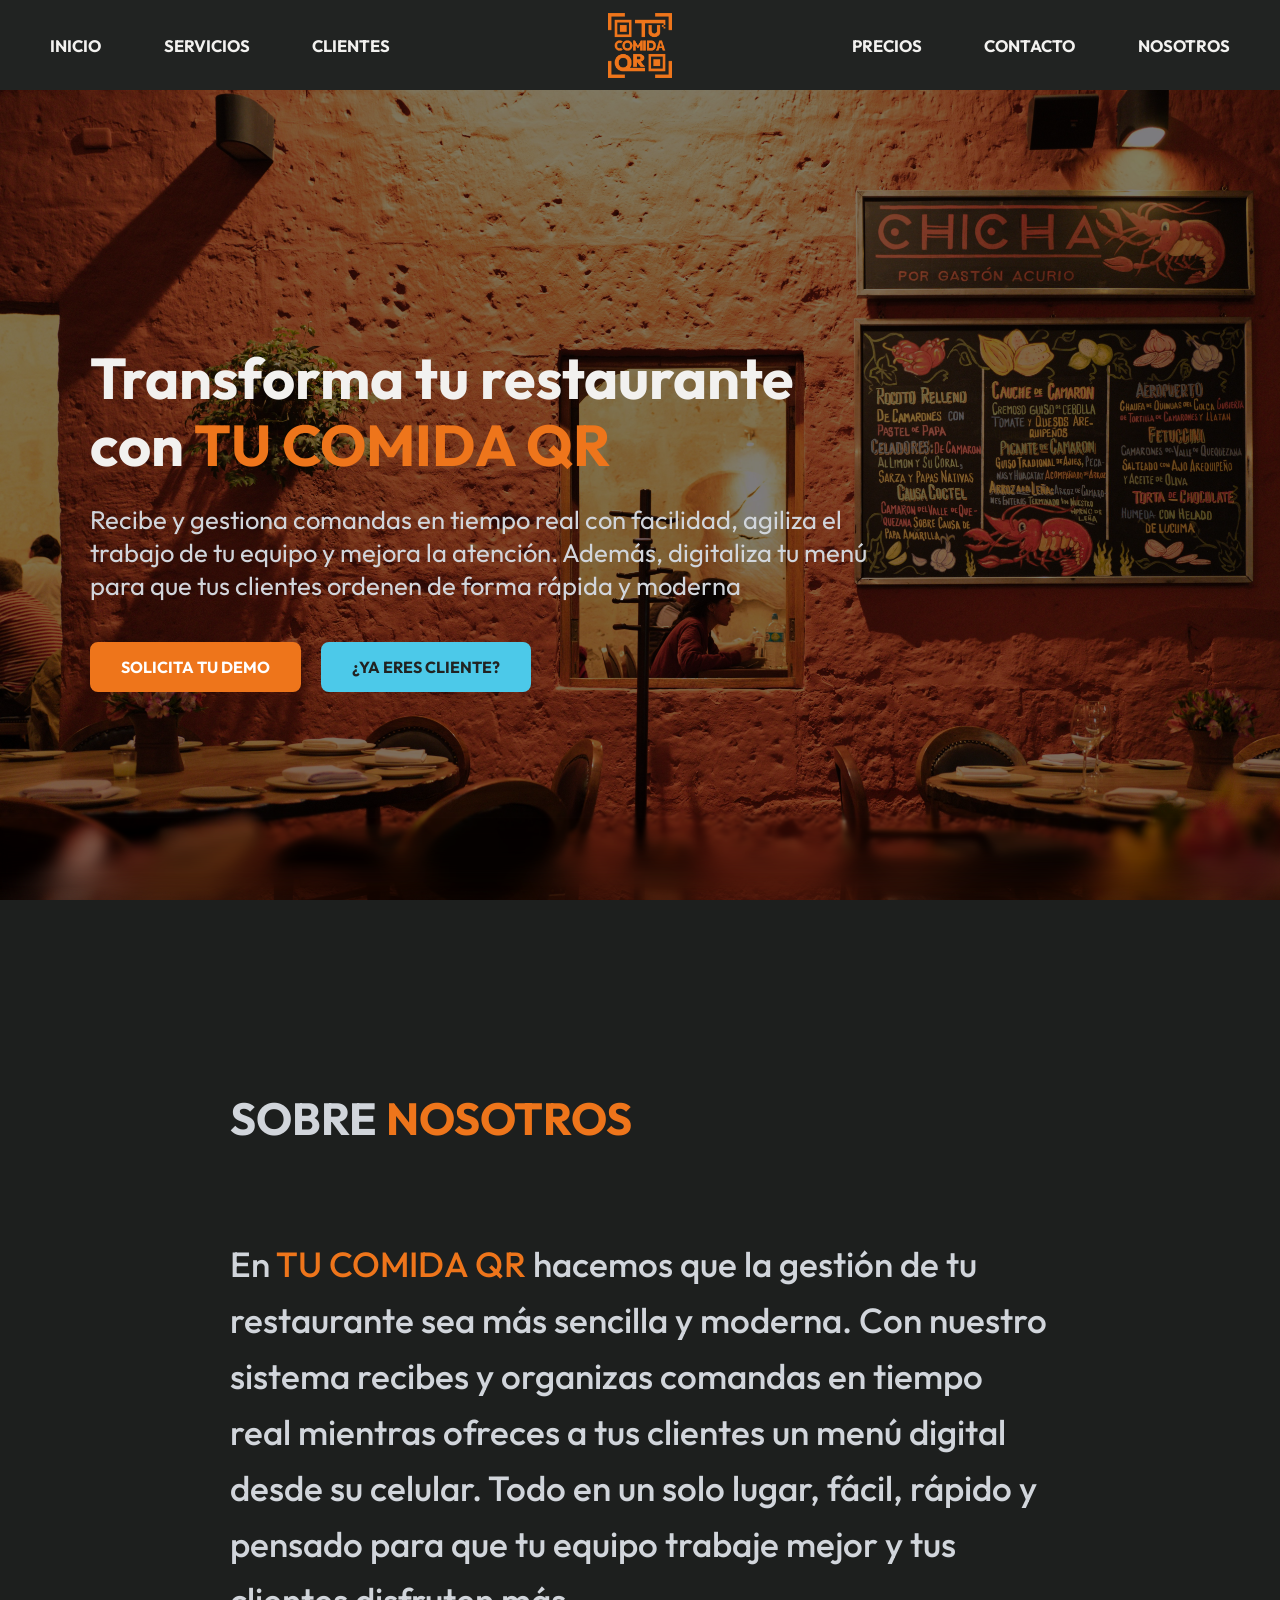
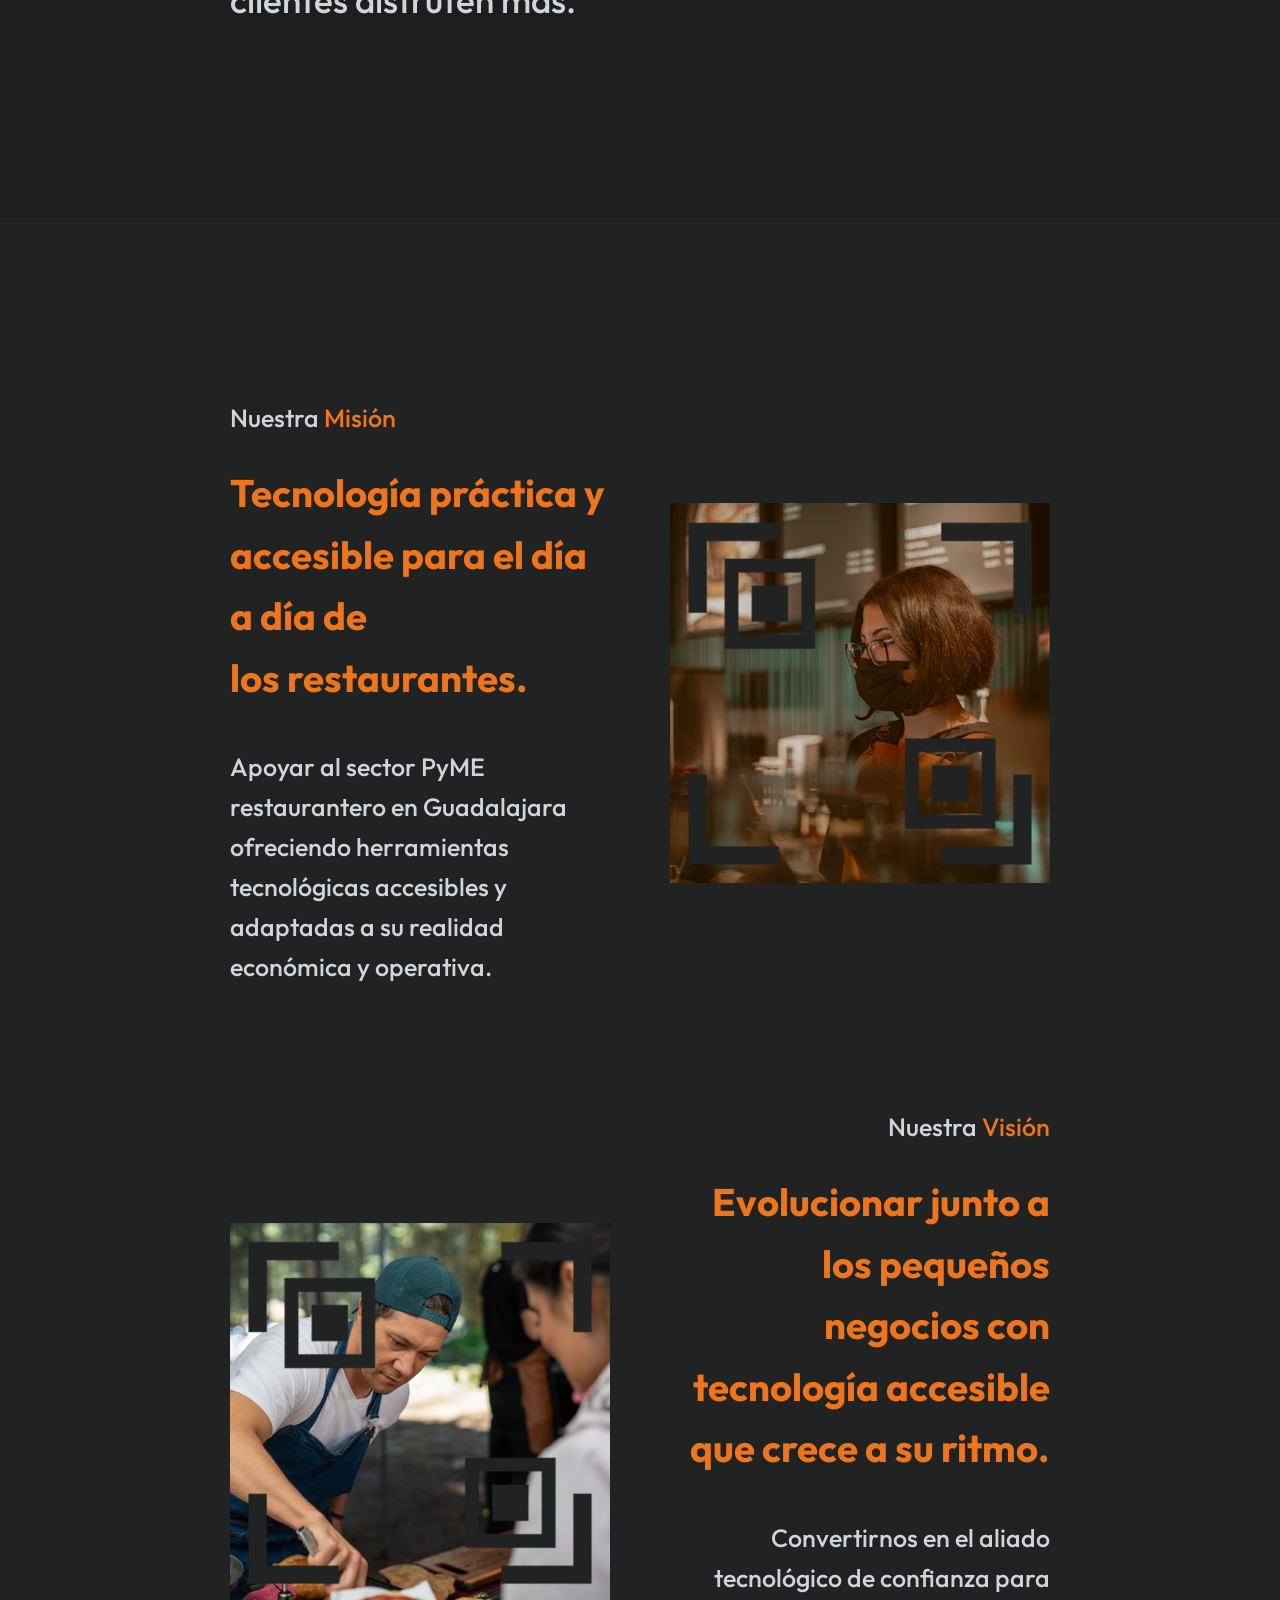
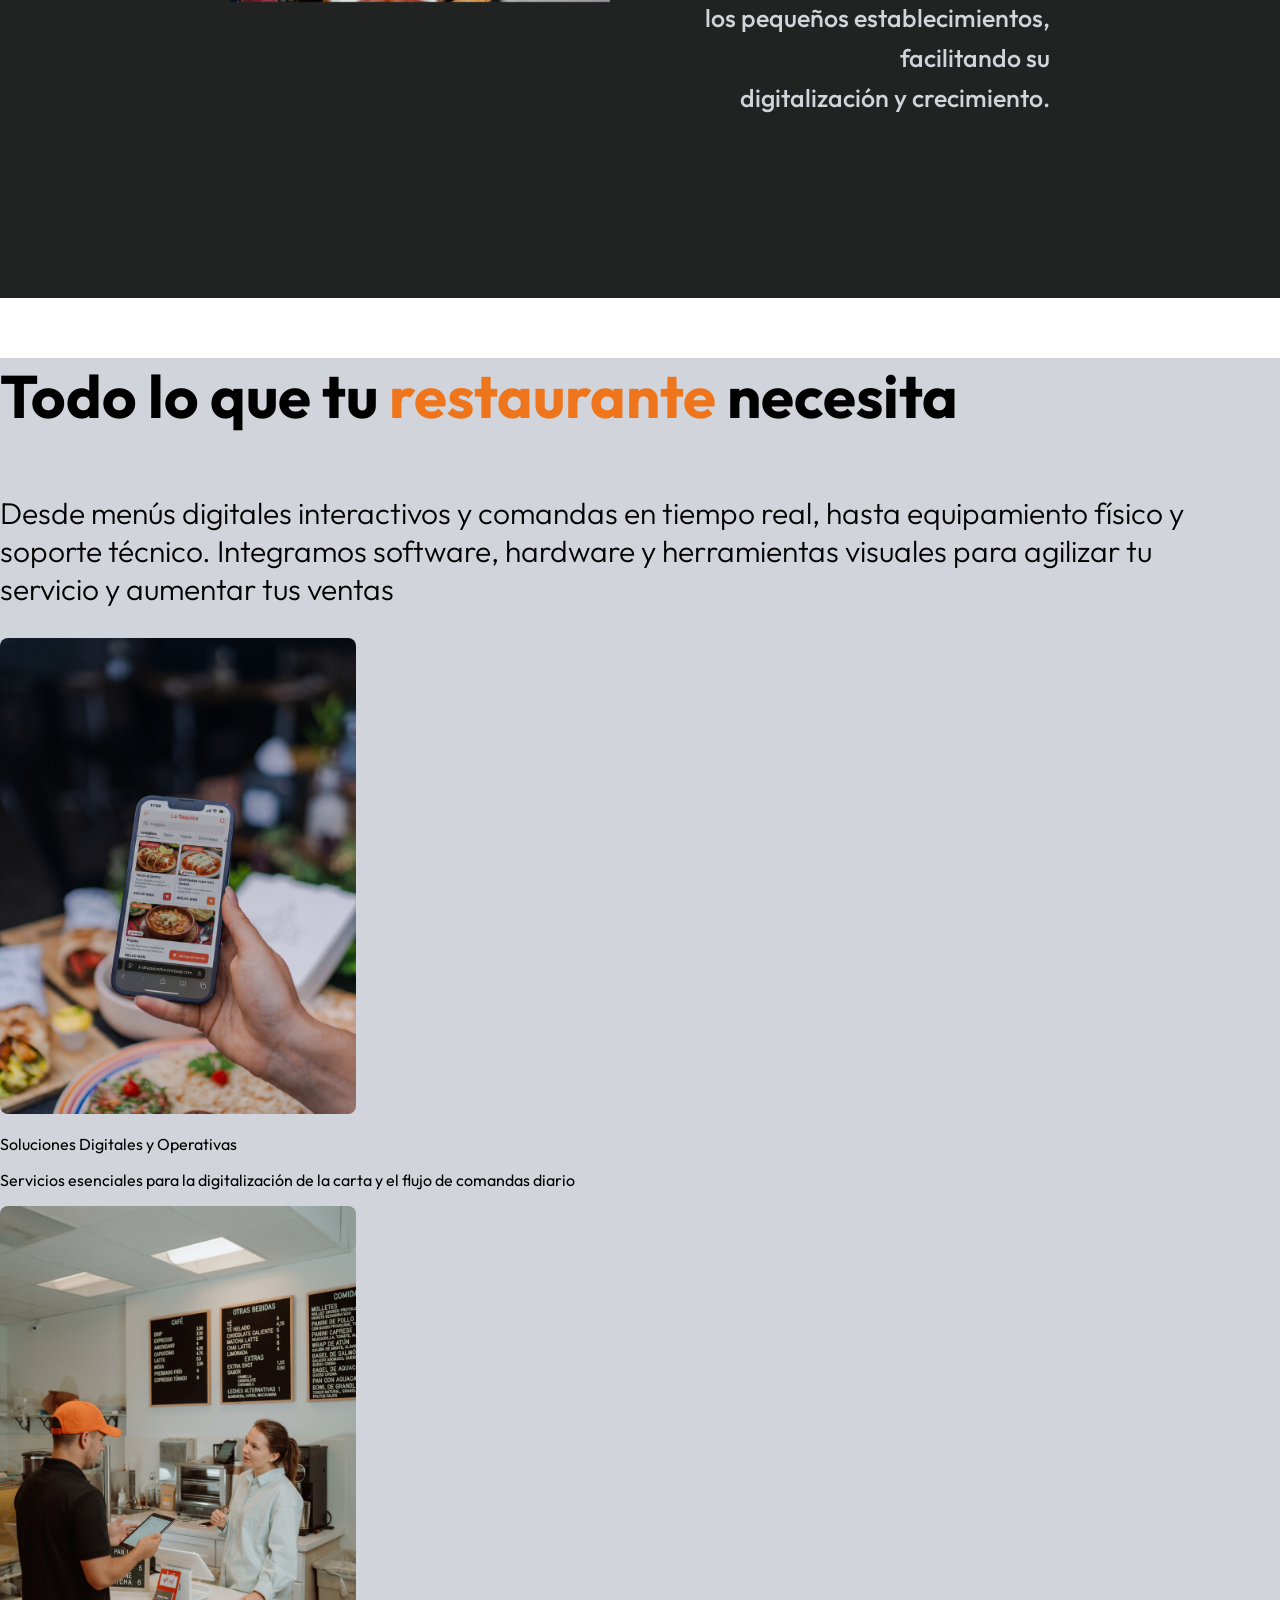
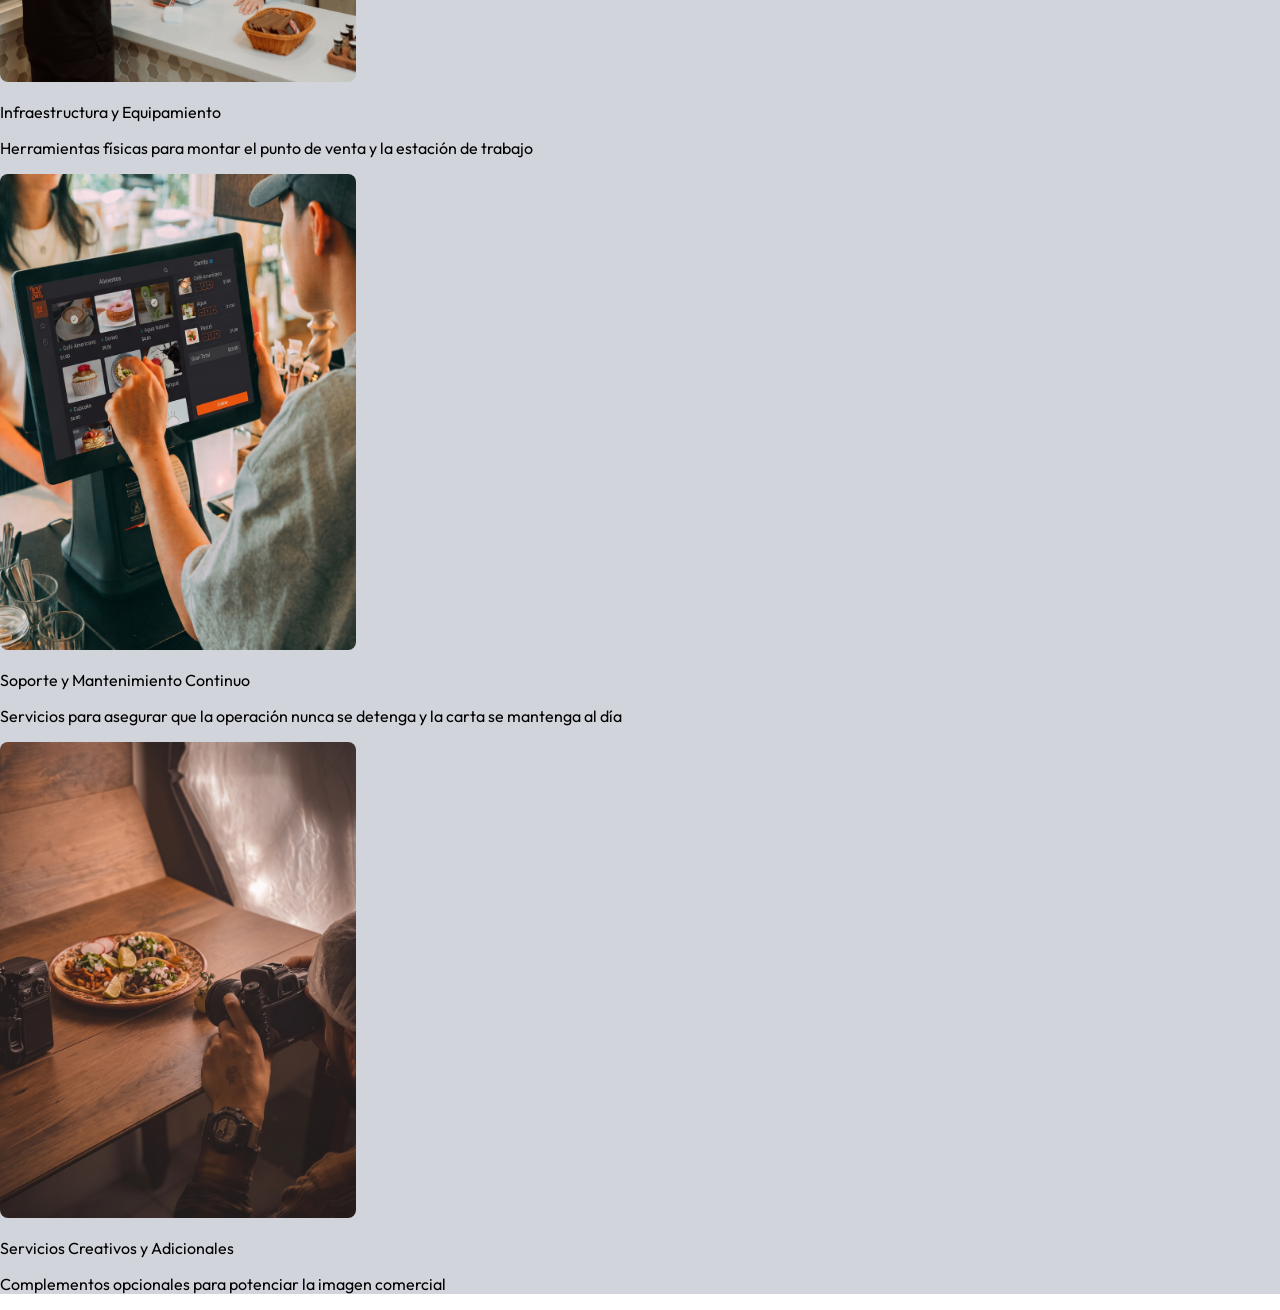
==== index.html @ 35d74317 "061126" ====
<!DOCTYPE html>
<html lang="en">

<head>
    <meta charset="UTF-8">
    <meta name="viewport" content="width=device-width, initial-scale=1.0">
    <title>TuComidaQR</title>
    <link rel="stylesheet" href="styles.css">
    <link rel="preconnect" href="https://fonts.googleapis.com">
    <link rel="preconnect" href="https://fonts.gstatic.com" crossorigin>
    <link href="https://fonts.googleapis.com/css2?family=Outfit:wght@100..900&display=swap" rel="stylesheet">
</head>

<body>
    <header>
        <nav class="navbar">
            <div class="nav-lado nav-izq">
                <a href="#inicio">INICIO</a>
                <a href="">SERVICIOS</a>
                <a href="">CLIENTES</a>
            </div>

            <div class="logo-container">
                <img src="imagenes\logoRecurso 1.webp" alt="Logo Tucomidaqr" class="logo">
            </div>
            <div class="nav-lado nav-der">
                <a href="">PRECIOS</a>
                <a href="">CONTACTO</a>
                <a href="#nosotros">NOSOTROS</a>
            </div>

        </nav>

    </header>
    <section class="hero" id="inicio">
        <img src="imagenes\pexels-fernando-b-m-3624021-30924602.jpg" class="hero-bg" alt="fondo-1">

        <div class="hero-texto">
            <h1>Transforma tu restaurante <br> con <span class="marca">TU COMIDA QR</span></h1>
            <p>Recibe y gestiona comandas en tiempo real con facilidad, agiliza el trabajo de tu equipo y mejora la
                atención. Además, digitaliza tu menú para que tus clientes ordenen de forma rápida y moderna</p>

            <div class="botones">
                <a href="" class="btn-demo">SOLICITA TU DEMO</a>
                <a href="" class="btn-cliente">¿YA ERES CLIENTE?</a>
            </div>
        </div>

    </section>

    <section class="about" id="nosotros">
        <div class="about-box">
            <h2>SOBRE <span class="marca">NOSOTROS</span></h2>
            <p class="about-description">
                En <span class="marca">TU COMIDA QR</span> hacemos que la gestión de tu restaurante sea más sencilla y
                moderna.
                Con nuestro sistema recibes y organizas comandas en tiempo real mientras ofreces a tus clientes un menú
                digital
                desde su celular. Todo en un solo lugar, fácil, rápido y pensado para que tu equipo trabaje mejor y tus
                clientes
                disfruten más.
            </p>
        </div>
        <div class="mision-vision">
            <div class="mision">
                <div class="text-mision">
                    <p>Nuestra <span class="marca">Misión</span></p>
                    <p class="frase">Tecnología práctica y <br> accesible para el día a día de <br> los restaurantes.
                    </p>
                    <p>Apoyar al sector PyME restaurantero en Guadalajara <br> ofreciendo herramientas tecnológicas
                        accesibles y <br>
                        adaptadas a su realidad económica y operativa.</p>
                </div>
                <div class="img-mision">
                    <img src="imagenes\mision.png" alt="img-mision">
                </div>
            </div>

            <div class="vision">
                <div class="img-vision">
                    <img src="imagenes\vision.png" alt="img-vision">
                </div>

                <div class="text-vision">
                    <p>Nuestra <span class="marca">Visión</span></p>
                    <p class="frase">Evolucionar junto a los pequeños <br> negocios con tecnología accesible <br> que
                        crece
                        a su
                        ritmo.</p>
                    <p>Convertirnos en el aliado tecnológico de confianza para <br> los pequeños establecimientos,
                        facilitando su <br>
                        digitalización y crecimiento.</p>

                </div>
            </div>

        </div>

    </section>

    <section class="productos">

        <h3 class="productos-title">Todo lo que tu <span class="marca">restaurante</span> necesita</h3>
        <p class="productos-sub">Desde menús digitales interactivos y comandas en tiempo real, hasta equipamiento físico y <br> soporte
            técnico.
            Integramos software, hardware y herramientas visuales para agilizar tu <br> servicio y aumentar tus ventas
        </p>
        <div class="img-productos">
            <div class="soluciones"> <img src="imagenes\img 1.jpg" alt="img1">
                <p class="product">Soluciones Digitales y Operativas</p>
                <p class="p-info">Servicios esenciales para la digitalización de la carta y el flujo de comandas diario
                </p>
            </div>
            <div class="equipo"><img src="imagenes\img 2.jpg" alt="img2">
                <p class="product">Infraestructura y Equipamiento</p>
                <p class="p-info">Herramientas físicas para montar el punto de venta y la estación de trabajo
                </p>
            </div>
            <div class="mantenimiento"><img src="imagenes\img 3.jpg" alt="img3">
                <p class="product">Soporte y Mantenimiento Continuo</p>
                <p class="p-info">Servicios para asegurar que la operación nunca se detenga y la carta se mantenga al día
                </p>
            </div>
            <div class="servicio-foto"><img src="imagenes\img 4.jpg" alt="img4">
                            <p class="product">Servicios Creativos y Adicionales</p>
                <p class="p-info">Complementos opcionales para potenciar la imagen comercial
                </p></div>

        </div>

    </section>

    <div aria-hidden="true" class="home-progressive-blur">
        <span class="home-progressive-blur__layer"
            style="z-index:1;backdrop-filter:blur(calc(0.5px * var(--pblur-scale, 1)));-webkit-backdrop-filter:blur(calc(0.5px * var(--pblur-scale, 1)));-webkit-mask-image:linear-gradient(to bottom, rgba(0,0,0,0) 0%, rgba(0,0,0,1) 12.5%, rgba(0,0,0,1) 25%, rgba(0,0,0,0) 37.5%);mask-image:linear-gradient(to bottom, rgba(0,0,0,0) 0%, rgba(0,0,0,1) 12.5%, rgba(0,0,0,1) 25%, rgba(0,0,0,0) 37.5%)"></span>
        <span class="home-progressive-blur__layer"
            style="z-index:2;backdrop-filter:blur(calc(1px * var(--pblur-scale, 1)));-webkit-backdrop-filter:blur(calc(1px * var(--pblur-scale, 1)));-webkit-mask-image:linear-gradient(to bottom, rgba(0,0,0,0) 12.5%, rgba(0,0,0,1) 25%, rgba(0,0,0,1) 37.5%, rgba(0,0,0,0) 50%);mask-image:linear-gradient(to bottom, rgba(0,0,0,0) 12.5%, rgba(0,0,0,1) 25%, rgba(0,0,0,1) 37.5%, rgba(0,0,0,0) 50%)"></span>
        <span class="home-progressive-blur__layer"
            style="z-index:3;backdrop-filter:blur(calc(2px * var(--pblur-scale, 1)));-webkit-backdrop-filter:blur(calc(2px * var(--pblur-scale, 1)));-webkit-mask-image:linear-gradient(to bottom, rgba(0,0,0,0) 25%, rgba(0,0,0,1) 37.5%, rgba(0,0,0,1) 50%, rgba(0,0,0,0) 62.5%);mask-image:linear-gradient(to bottom, rgba(0,0,0,0) 25%, rgba(0,0,0,1) 37.5%, rgba(0,0,0,1) 50%, rgba(0,0,0,0) 62.5%)"></span>
        <span class="home-progressive-blur__layer"
            style="z-index:4;backdrop-filter:blur(calc(4px * var(--pblur-scale, 1)));-webkit-backdrop-filter:blur(calc(4px * var(--pblur-scale, 1)));-webkit-mask-image:linear-gradient(to bottom, rgba(0,0,0,0) 37.5%, rgba(0,0,0,1) 50%, rgba(0,0,0,1) 62.5%, rgba(0,0,0,0) 75%);mask-image:linear-gradient(to bottom, rgba(0,0,0,0) 37.5%, rgba(0,0,0,1) 50%, rgba(0,0,0,1) 62.5%, rgba(0,0,0,0) 75%)"></span>
        <span class="home-progressive-blur__layer"
            style="z-index:5;backdrop-filter:blur(calc(8px * var(--pblur-scale, 1)));-webkit-backdrop-filter:blur(calc(8px * var(--pblur-scale, 1)));-webkit-mask-image:linear-gradient(to bottom, rgba(0,0,0,0) 50%, rgba(0,0,0,1) 62.5%, rgba(0,0,0,1) 75%, rgba(0,0,0,0) 87.5%);mask-image:linear-gradient(to bottom, rgba(0,0,0,0) 50%, rgba(0,0,0,1) 62.5%, rgba(0,0,0,1) 75%, rgba(0,0,0,0) 87.5%)"></span>
        <span class="home-progressive-blur__layer"
            style="z-index:6;backdrop-filter:blur(calc(16px * var(--pblur-scale, 1)));-webkit-backdrop-filter:blur(calc(16px * var(--pblur-scale, 1)));-webkit-mask-image:linear-gradient(to bottom, rgba(0,0,0,0) 62.5%, rgba(0,0,0,1) 75%, rgba(0,0,0,1) 87.5%, rgba(0,0,0,0) 100%);mask-image:linear-gradient(to bottom, rgba(0,0,0,0) 62.5%, rgba(0,0,0,1) 75%, rgba(0,0,0,1) 87.5%, rgba(0,0,0,0) 100%)"></span>
        <span class="home-progressive-blur__layer"
            style="z-index:7;backdrop-filter:blur(calc(32px * var(--pblur-scale, 1)));-webkit-backdrop-filter:blur(calc(32px * var(--pblur-scale, 1)));-webkit-mask-image:linear-gradient(to bottom, rgba(0,0,0,0) 75%, rgba(0,0,0,1) 87.5%, rgba(0,0,0,1) 100%);mask-image:linear-gradient(to bottom, rgba(0,0,0,0) 75%, rgba(0,0,0,1) 87.5%, rgba(0,0,0,1) 100%)"></span>
        <span class="home-progressive-blur__layer"
            style="z-index:8;backdrop-filter:blur(calc(64px * var(--pblur-scale, 1)));-webkit-backdrop-filter:blur(calc(64px * var(--pblur-scale, 1)));-webkit-mask-image:linear-gradient(to bottom, rgba(0,0,0,0) 87.5%, rgba(0,0,0,1) 100%);mask-image:linear-gradient(to bottom, rgba(0,0,0,0) 87.5%, rgba(0,0,0,1) 100%)"></span>
    </div>
</body>
</body>

</html>
---- styles.css ----
*,
*::before,
*::after {
    box-sizing: border-box;
}

html {
    scroll-behavior: smooth;
}

body {
    margin: 0;
    padding: 0;
    overflow-x: hidden;
    font-family: 'Outfit', sans-serif;

}

.home-progressive-blur {
    position: fixed;
    bottom: 0;
    left: 0;
    width: 100%;
    height: 110px;
    pointer-events: none;
    z-index: 999;
    --pblur-scale: 1;
}

.home-progressive-blur__layer {
    position: absolute;
    inset: 0;
    width: 100%;
    height: 100%;
    pointer-events: none;
}

/* NAVBAR */
.navbar {
    background-color: #212322;
    width: 100%;
    min-height: 90px;
    display: flex;
    align-items: center;
    justify-content: space-between;
    padding: 10px clamp(15px, 3vw, 40px);
}

.nav-lado {
    display: flex;
    gap: clamp(15px, 3vw, 40px);
    flex: 1;
    
}

.nav-izq {
    justify-content: flex-start;
}

.nav-der {
    justify-content: flex-end;
}

.logo-continer {
    display: flex;
    justify-content: center;
    align-items: center;
}

.logo {
    max-height: 65px;
    width: auto;
    display: block;
    margin: 0 clamp(15px, 3vw, 40px);
}

.nav-lado a {
    color: #F2F1EF;
    text-decoration: none;
    font-weight: 700;
    font-size: clamp(16px, 1.3vw, 22px);
    display: inline-block;
    padding: 8px 12px;
    white-space: nowrap;
    transition: background-color 0.2s ease, color 0.2s ease;
    border-radius: 8px;
}

.nav-lado a:hover {
    background-color: #4CC9E9;
    color: #212322;
    
}

/* HERO SECTION */
.hero {
    position: relative;
    width: 100%;
    min-height: calc(100vh - 90px);
    display: flex;
    align-items: center;
    justify-content: center;
    overflow: hidden;
    padding: 60px 20px;
}

.hero-bg {
    position: absolute;
    top: 0;
    left: 0;
    width: 100%;
    height: 100%;
    object-fit: cover;
    z-index: 0;
}

.hero::after {
    content: "";
    position: absolute;
    top: 0;
    left: 0;
    width: 100%;
    height: 100%;
    background-color: rgba(0, 0, 0, 0.5);
    z-index: 1;
    pointer-events: none;
}

.hero-texto {
    position: relative;
    z-index: 2;
    color: #F2F1EF;
    width: 100%;
    max-width: 1100px;
    margin: 0 auto;
}

/* TÍTULOS Y TEXTOS ESCALABLES */
.hero-texto h1 {
    font-size: clamp(36px, 4.5vw, 72px);
    font-weight: 700;
    margin-bottom: 20px;
    line-height: 1.15;
}

.hero-texto p {
    font-size: clamp(18px, 2vw, 28px);
    margin-bottom: 40px;
    color: #d1d5db;
    max-width: 800px;
}

.marca {
    color: #EE751B;
}

/* BOTONES */
.botones {
    display: flex;
    flex-wrap: wrap;
    gap: 20px;
    margin-top: 30px;
}

.botones a {
    padding: 12px 28px;
    font-size: clamp(16px, 1.2vw, 22px);
    font-weight: 700;
    text-decoration: none;
    border-radius: 8px;
    transition: all 0.2s ease;
    display: inline-block;
    text-align: center;
}

.btn-demo {
    background-color: #EE751B;
    color: #FFFFFF;
    border: 3px solid #EE751B;
}

.btn-demo:hover {
    background-color: transparent;
    color: #EE751B;
}

.btn-cliente {
    border: 3px solid #4CC9E9;
    background-color: #4CC9E9;
    color: #212322;
}

.btn-cliente:hover {
    background-color: transparent;
    color: #4CC9E9;
}

/* ABOUT SECTION */
.about {
    background-color: #212322;
    width: 100%;
    padding: 0;
    margin: 0;
}

.about-box {
    background-color: #1D1F1E;
    width: 100%;
    min-height: 640px;
    padding: 155px 18%;
}

.mision-vision {
    color: #F2F1EF;
    width: 100%;
    padding: 155px 18%;
}

.about-box h2 {
    font-size: clamp(45px, 3.5vw, 50px);
    font-weight: 700;
    margin-bottom: 90px;
    line-height: 1.2;
    color: #d1d5db;
}

.about-box p {
    font-size: clamp(35px, 1.2vw, 40px);
    font-weight: 500;
    line-height: 1.6;
    color: #d1d5db;
}

.mision-vision p {
    font-size: clamp(25px, 1.2vw, 30px);
    font-weight: 500;
    line-height: 1.6;
    color: #d1d5db;
}

.mision-vision .frase {
    font-size: clamp(28px, 3vw, 42px);
    font-weight: 700;
    color: #EE751B;
    margin-top: 0;
}

.mision {
    display: flex;
    align-items: center;
    justify-content: space-between;
    gap: clamp(30px, 5vw, 60px);
    width: 100%;
    margin-bottom: 70px;
}

.text-mision{
    flex: 1;
    text-align: left;
    max-width: auto;
}

.img-mision {
    flex: 1;
    display: flex;
    justify-content: flex-end;
    max-width: 380px;
}

.img-mision img{
    width: 100%;
    max-width: 380px;        
    height: auto;          
    object-fit: cover;
    display: block;
}

.vision {
    display: flex;
    align-items: center;
    justify-content: space-between;
    gap: clamp(30px, 5vw, 60px);
    width: 100%;
}

.text-vision {
    flex: 1;
    text-align: right;
    max-width: auto;
}


.img-vision {
    flex: 1;
    display: flex;
    justify-content: flex-start;
    max-width: 380px;
}

.img-vision img{
    width: 100%;
    max-width: 380px;        
    height: auto;          
    object-fit: cover;
    display: block;
}

.productos{
    background-color: #d1d5db;
}

.productos-title{
    font-size: 60px;
}

.productos-sub{
font-size: 30px;
font-weight: 300;
}

.img-productos img{
    width: 356px;
    height: 476px;
    border-radius: 8px;
    
}
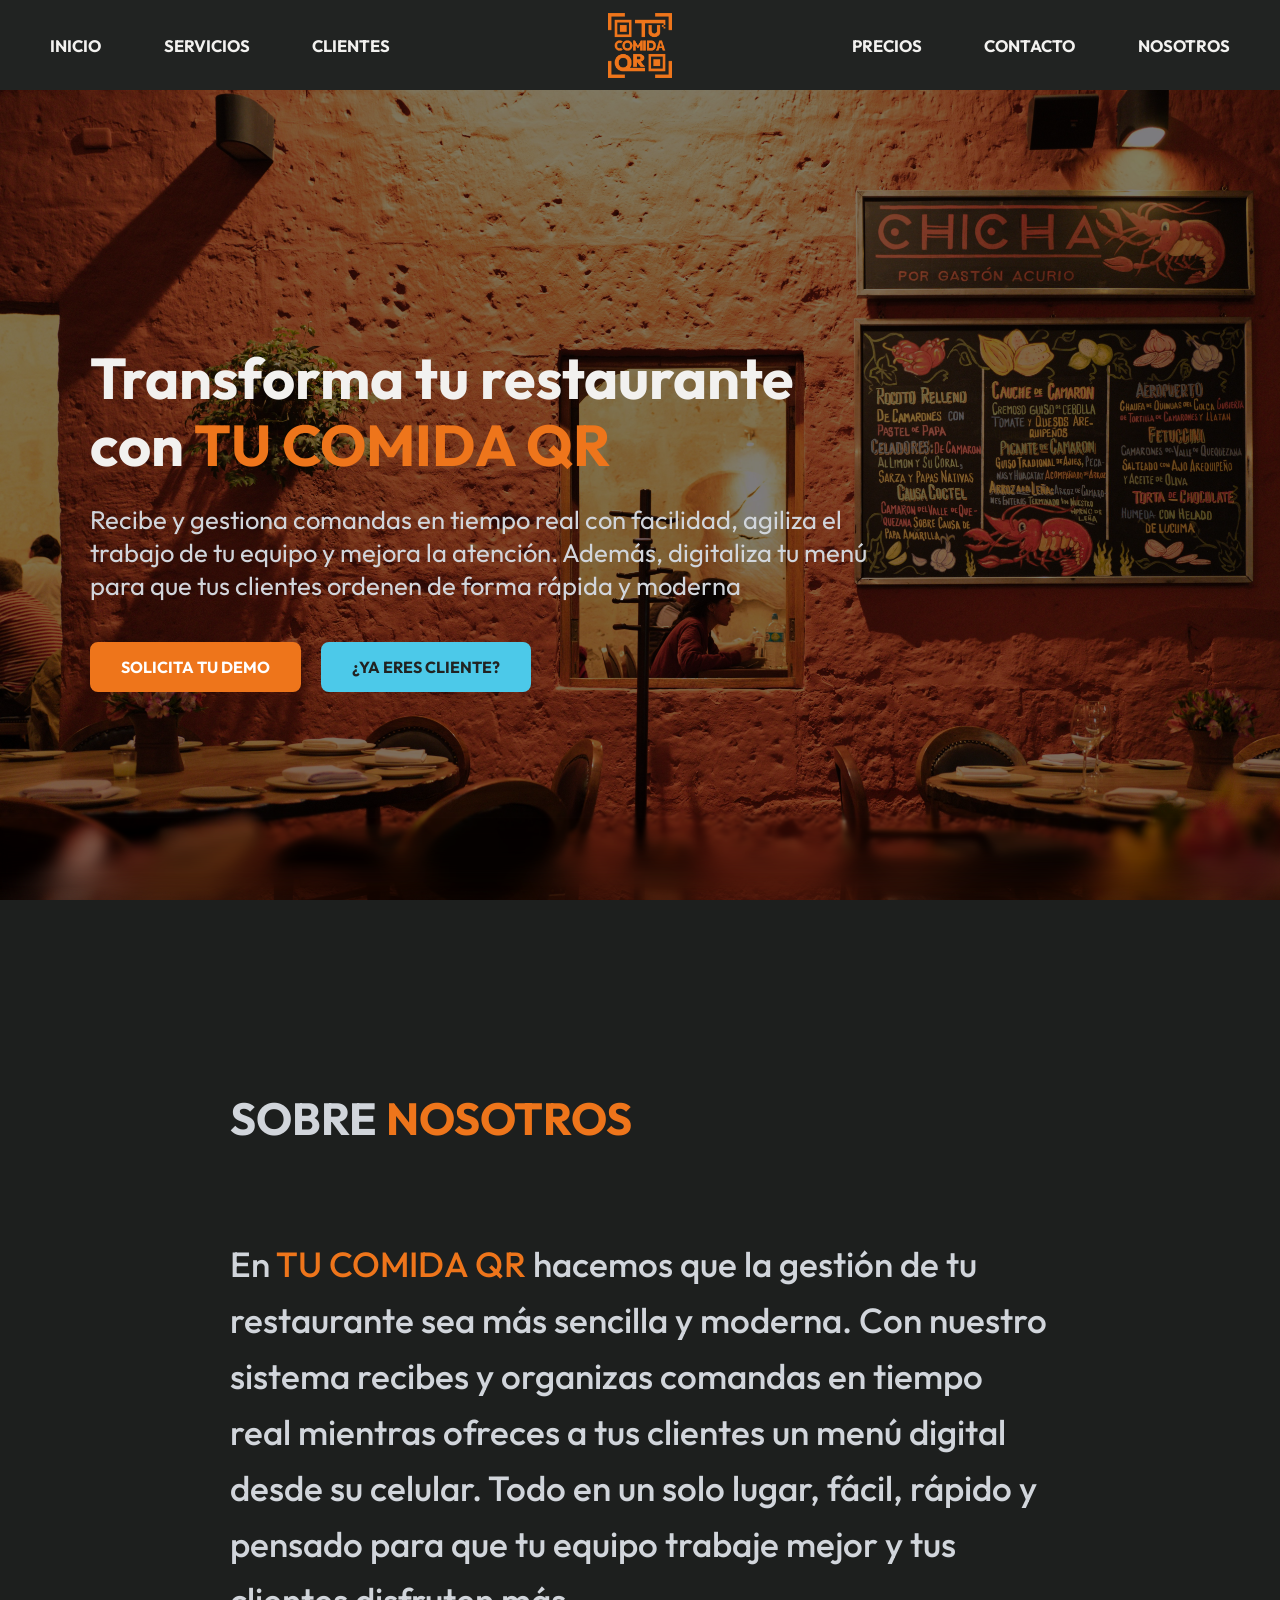
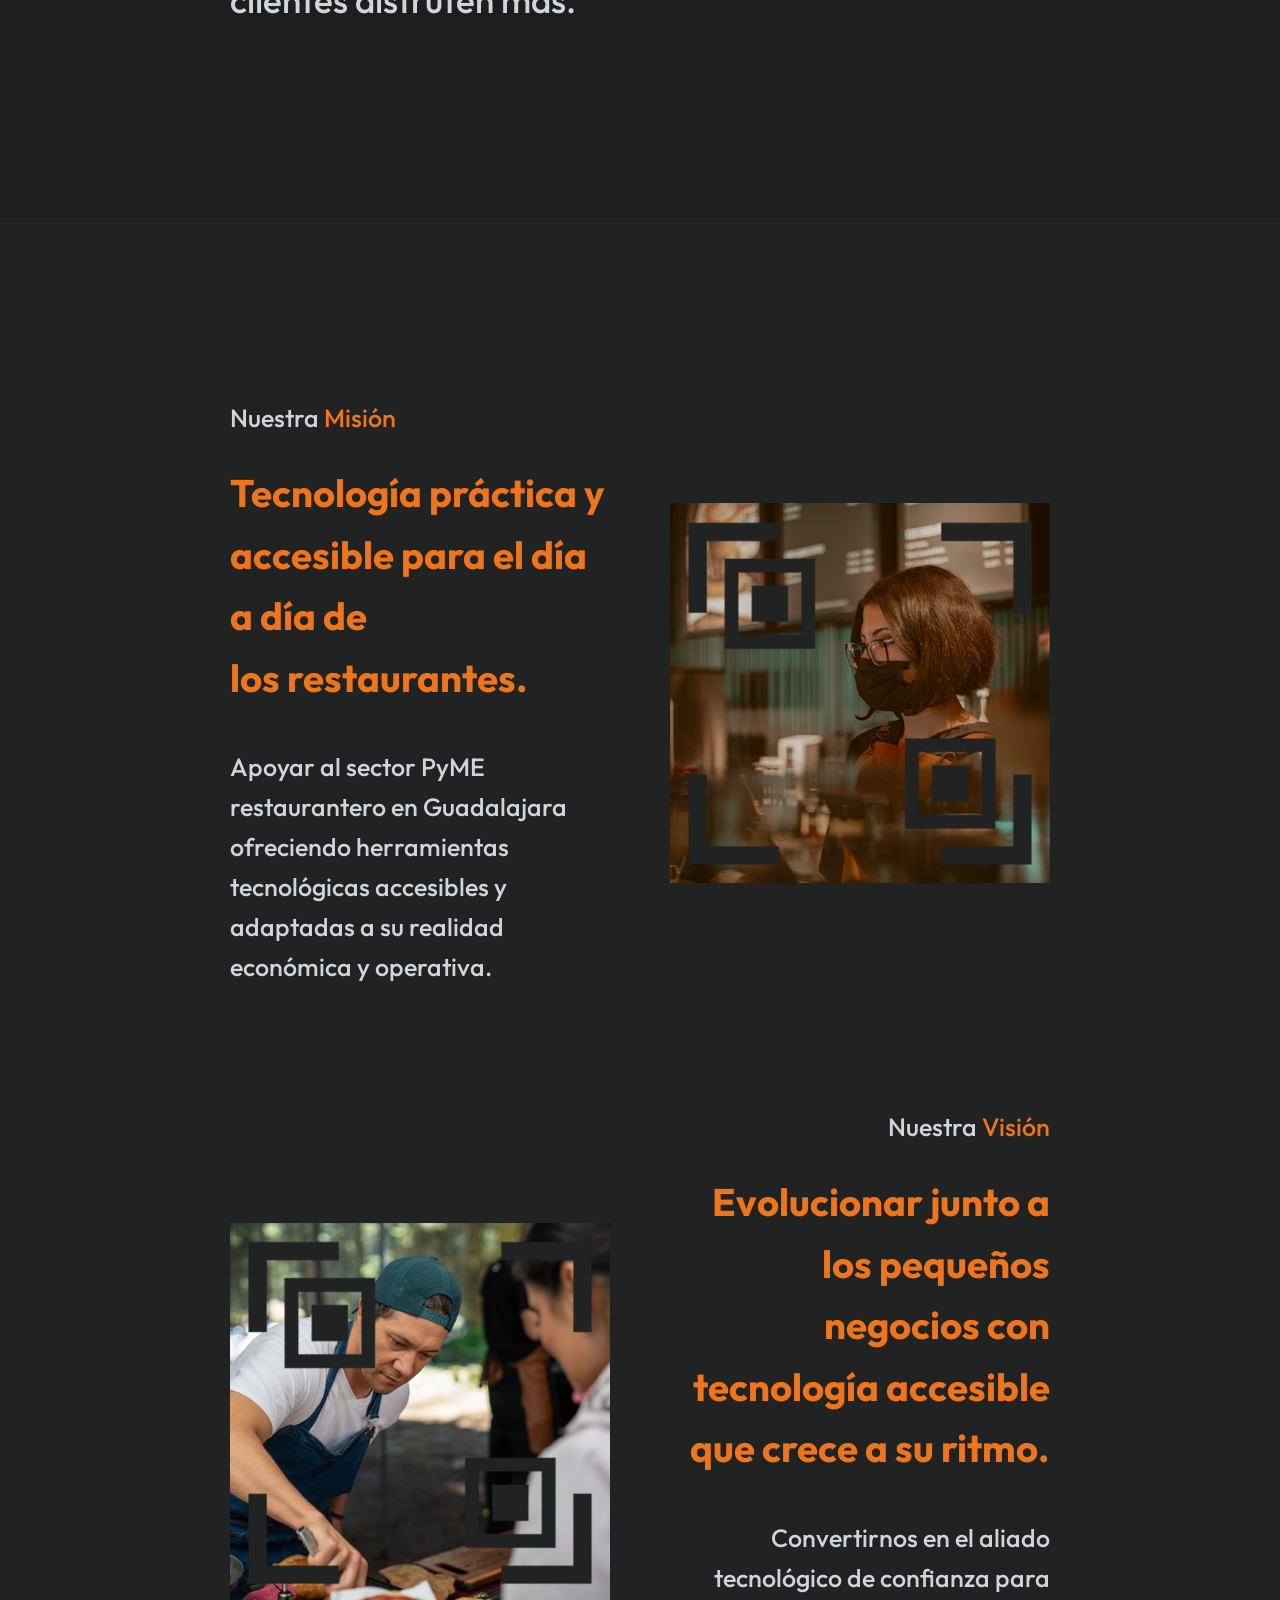
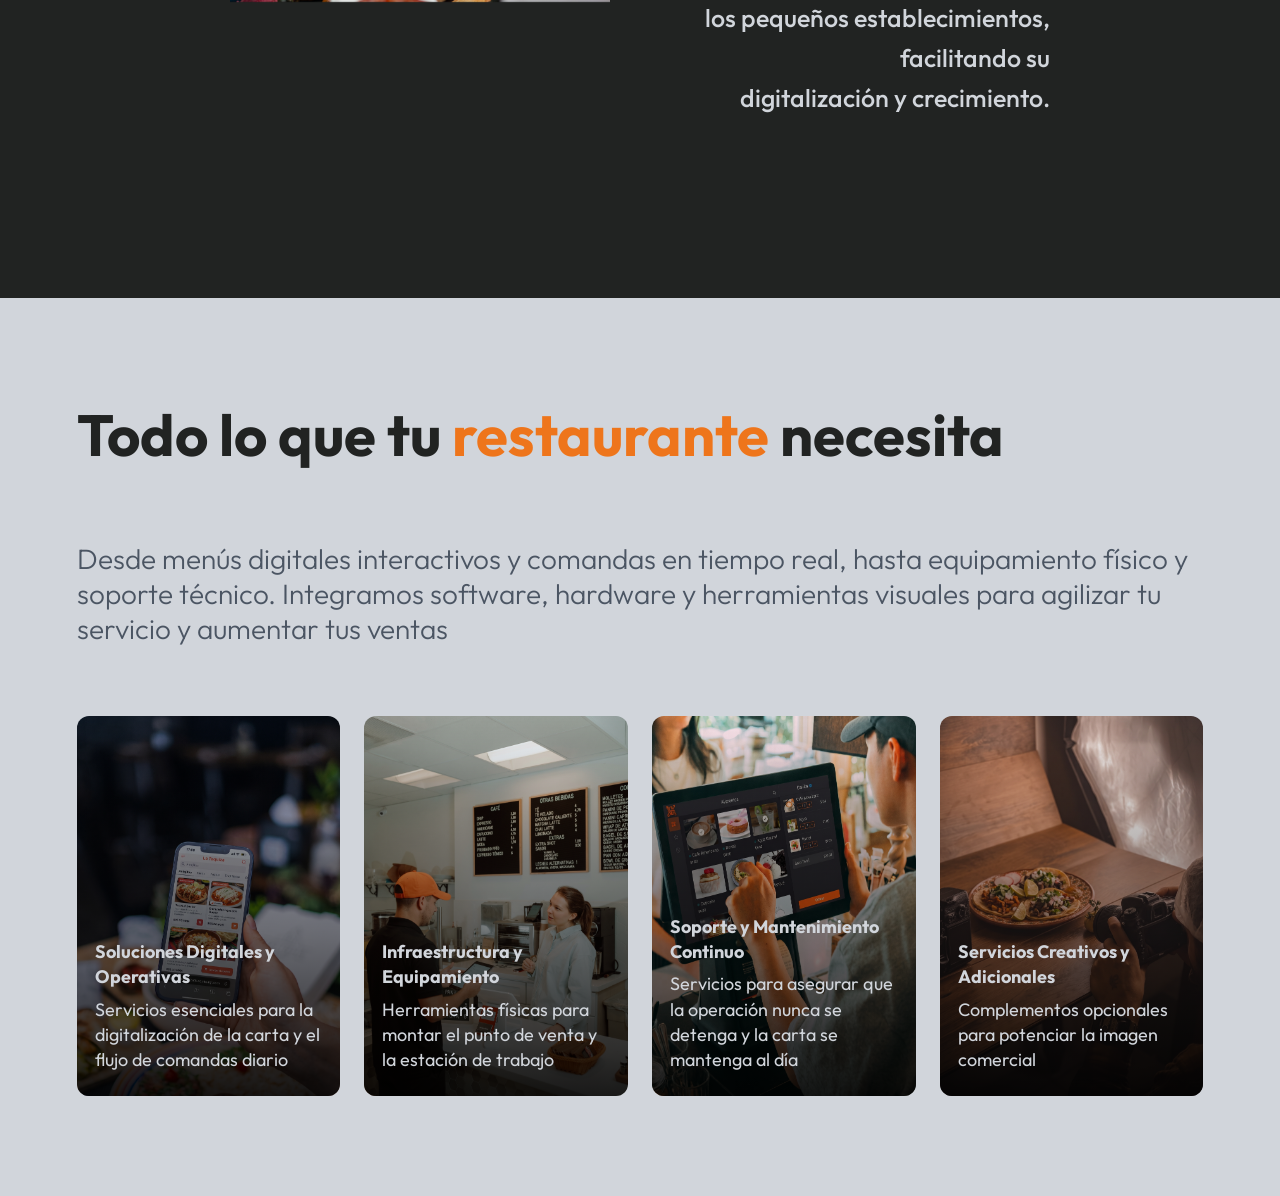
==== commit 04260338: "061126 house" ====
--- a/index.html
+++ b/index.html
@@ -101,30 +101,46 @@
     <section class="productos">
 
         <h3 class="productos-title">Todo lo que tu <span class="marca">restaurante</span> necesita</h3>
-        <p class="productos-sub">Desde menús digitales interactivos y comandas en tiempo real, hasta equipamiento físico y <br> soporte
+        <p class="productos-sub">Desde menús digitales interactivos y comandas en tiempo real, hasta equipamiento físico
+            y <br> soporte
             técnico.
             Integramos software, hardware y herramientas visuales para agilizar tu <br> servicio y aumentar tus ventas
         </p>
         <div class="img-productos">
-            <div class="soluciones"> <img src="imagenes\img 1.jpg" alt="img1">
-                <p class="product">Soluciones Digitales y Operativas</p>
-                <p class="p-info">Servicios esenciales para la digitalización de la carta y el flujo de comandas diario
-                </p>
+            <div class="card-producto"> <img src="imagenes\img 1.jpg" alt="img1">
+                <div class="info-producto">
+                    <div class="texto-normal">
+                    <p class="product">Soluciones Digitales y Operativas</p>
+                    <p class="p-info">Servicios esenciales para la digitalización de la carta y el flujo de comandas
+                        diario
+                    </p>
+                    </div>
+                </div>
             </div>
-            <div class="equipo"><img src="imagenes\img 2.jpg" alt="img2">
-                <p class="product">Infraestructura y Equipamiento</p>
-                <p class="p-info">Herramientas físicas para montar el punto de venta y la estación de trabajo
-                </p>
+            <div class="card-producto"><img src="imagenes\img 2.jpg" alt="img2">
+                <div class="info-producto">
+
+                    <p class="product">Infraestructura y Equipamiento</p>
+                    <p class="p-info">Herramientas físicas para montar el punto de venta y la estación de trabajo
+                    </p>
+                </div>
             </div>
-            <div class="mantenimiento"><img src="imagenes\img 3.jpg" alt="img3">
-                <p class="product">Soporte y Mantenimiento Continuo</p>
-                <p class="p-info">Servicios para asegurar que la operación nunca se detenga y la carta se mantenga al día
-                </p>
+            <div class="card-producto"><img src="imagenes\img 3.jpg" alt="img3">
+                <div class="info-producto">
+                    <p class="product">Soporte y Mantenimiento Continuo</p>
+                    <p class="p-info">Servicios para asegurar que la operación nunca se detenga y la carta se mantenga
+                        al
+                        día
+                    </p>
+                </div>
             </div>
-            <div class="servicio-foto"><img src="imagenes\img 4.jpg" alt="img4">
-                            <p class="product">Servicios Creativos y Adicionales</p>
-                <p class="p-info">Complementos opcionales para potenciar la imagen comercial
-                </p></div>
+            <div class="card-producto"><img src="imagenes\img 4.jpg" alt="img4">
+                <div class="info-producto">
+                    <p class="product">Servicios Creativos y Adicionales</p>
+                    <p class="p-info">Complementos opcionales para potenciar la imagen comercial
+                    </p>
+                </div>
+            </div>
 
         </div>
 
--- a/styles.css
+++ b/styles.css
@@ -50,7 +50,7 @@
     display: flex;
     gap: clamp(15px, 3vw, 40px);
     flex: 1;
-    
+
 }
 
 .nav-izq {
@@ -89,7 +89,7 @@
 .nav-lado a:hover {
     background-color: #4CC9E9;
     color: #212322;
-    
+
 }
 
 /* HERO SECTION */
@@ -254,7 +254,7 @@
     margin-bottom: 70px;
 }
 
-.text-mision{
+.text-mision {
     flex: 1;
     text-align: left;
     max-width: auto;
@@ -267,10 +267,10 @@
     max-width: 380px;
 }
 
-.img-mision img{
-    width: 100%;
-    max-width: 380px;        
-    height: auto;          
+.img-mision img {
+    width: 100%;
+    max-width: 380px;
+    height: auto;
     object-fit: cover;
     display: block;
 }
@@ -297,30 +297,115 @@
     max-width: 380px;
 }
 
-.img-vision img{
-    width: 100%;
-    max-width: 380px;        
-    height: auto;          
+.img-vision img {
+    width: 100%;
+    max-width: 380px;
+    height: auto;
     object-fit: cover;
     display: block;
 }
 
-.productos{
+/* SECCIÓN PRODUCTOS */
+.productos {
     background-color: #d1d5db;
-}
-
-.productos-title{
-    font-size: 60px;
-}
-
-.productos-sub{
-font-size: 30px;
-font-weight: 300;
-}
-
-.img-productos img{
-    width: 356px;
-    height: 476px;
-    border-radius: 8px;
-    
+    width: 100%;
+    margin: 0;
+    /* Reducimos el padding lateral al 5%-8% para darle espacio a las 4 columnas */
+    padding: 100px clamp(20px, 6vw, 100px);
+    color: #212322;
+}
+
+.productos-title {
+    font-size: clamp(58px, 4vw, 60px);
+    font-weight: 700;
+    margin-top: 0;
+    margin-bottom: 70px;
+}
+
+.productos-sub {
+    font-size: clamp(28px, 1.4vw, 30px);
+    font-weight: 300;
+    margin-top: 0;
+    margin-bottom: 70px;
+    color: #4b5563;
+}
+
+/* DISTRIBUCIÓN HORIZONTAL EN 4 COLUMNAS */
+.img-productos {
+    display: grid;
+    grid-template-columns: repeat(4, 1fr);
+    /* Crea exactamente 4 columnas iguales */
+    gap: clamp(15px, 2vw, 24px);
+    /* Espacio entre cada tarjeta */
+    width: 100%;
+    max-width: 1400px;
+    /* Ancho máximo para pantallas muy grandes */
+    margin: 0 auto;
+}
+
+/* CADA TARJETA */
+.card-producto {
+    position: relative;
+    width: 100%;
+    /* Ocupa el 100% de su columna en la grilla */
+    aspect-ratio: 3 / 4;
+    /* Mantiene la proporción vertical elegante automáticamente */
+    min-height: 380px;
+    border-radius: 12px;
+    overflow: hidden;
+    box-shadow: inset 0 0 0 0px transparent;
+    transition: box-shadow 0.25s ease, transform 0.25s ease;
+
+}
+
+.card-producto:hover {
+    border: 2px solid #EE751B;
+    transform: translateY(-10px);
+    z-index: 10;
+}
+
+
+.card-producto img {
+    width: 100%;
+    height: 100%;
+    object-fit: cover;
+    display: block;
+    transition: transform 0.4s ease;
+
+
+}
+
+.card-producto:hover img {
+
+    transform: scale(1.05);
+}
+
+/* TEXTO SUPERPUESTO DENTRO DE CADA TARJETA */
+.info-producto {
+    position: absolute;
+    inset: 0;
+    display: flex;
+    flex-direction: column;
+    justify-content: flex-end;
+    padding: 24px 18px;
+    background: linear-gradient(to top,
+            rgba(0, 0, 0, 0.88) 0%,
+            rgba(0, 0, 0, 0.4) 50%,
+            transparent 100%);
+    color: #F2F1EF;
+    z-index: 2;
+}
+
+.info-producto .product {
+    font-size: clamp(23px, 1vm, 25px);
+    font-weight: 700;
+    margin-bottom: 7px;
+}
+
+.info-producto p {
+    font-size: clamp(18px, 1vw, 20px);
+    font-weight: 400;
+    line-height: 1.4;
+    color: #d1d5db;
+    margin: 0;
 }
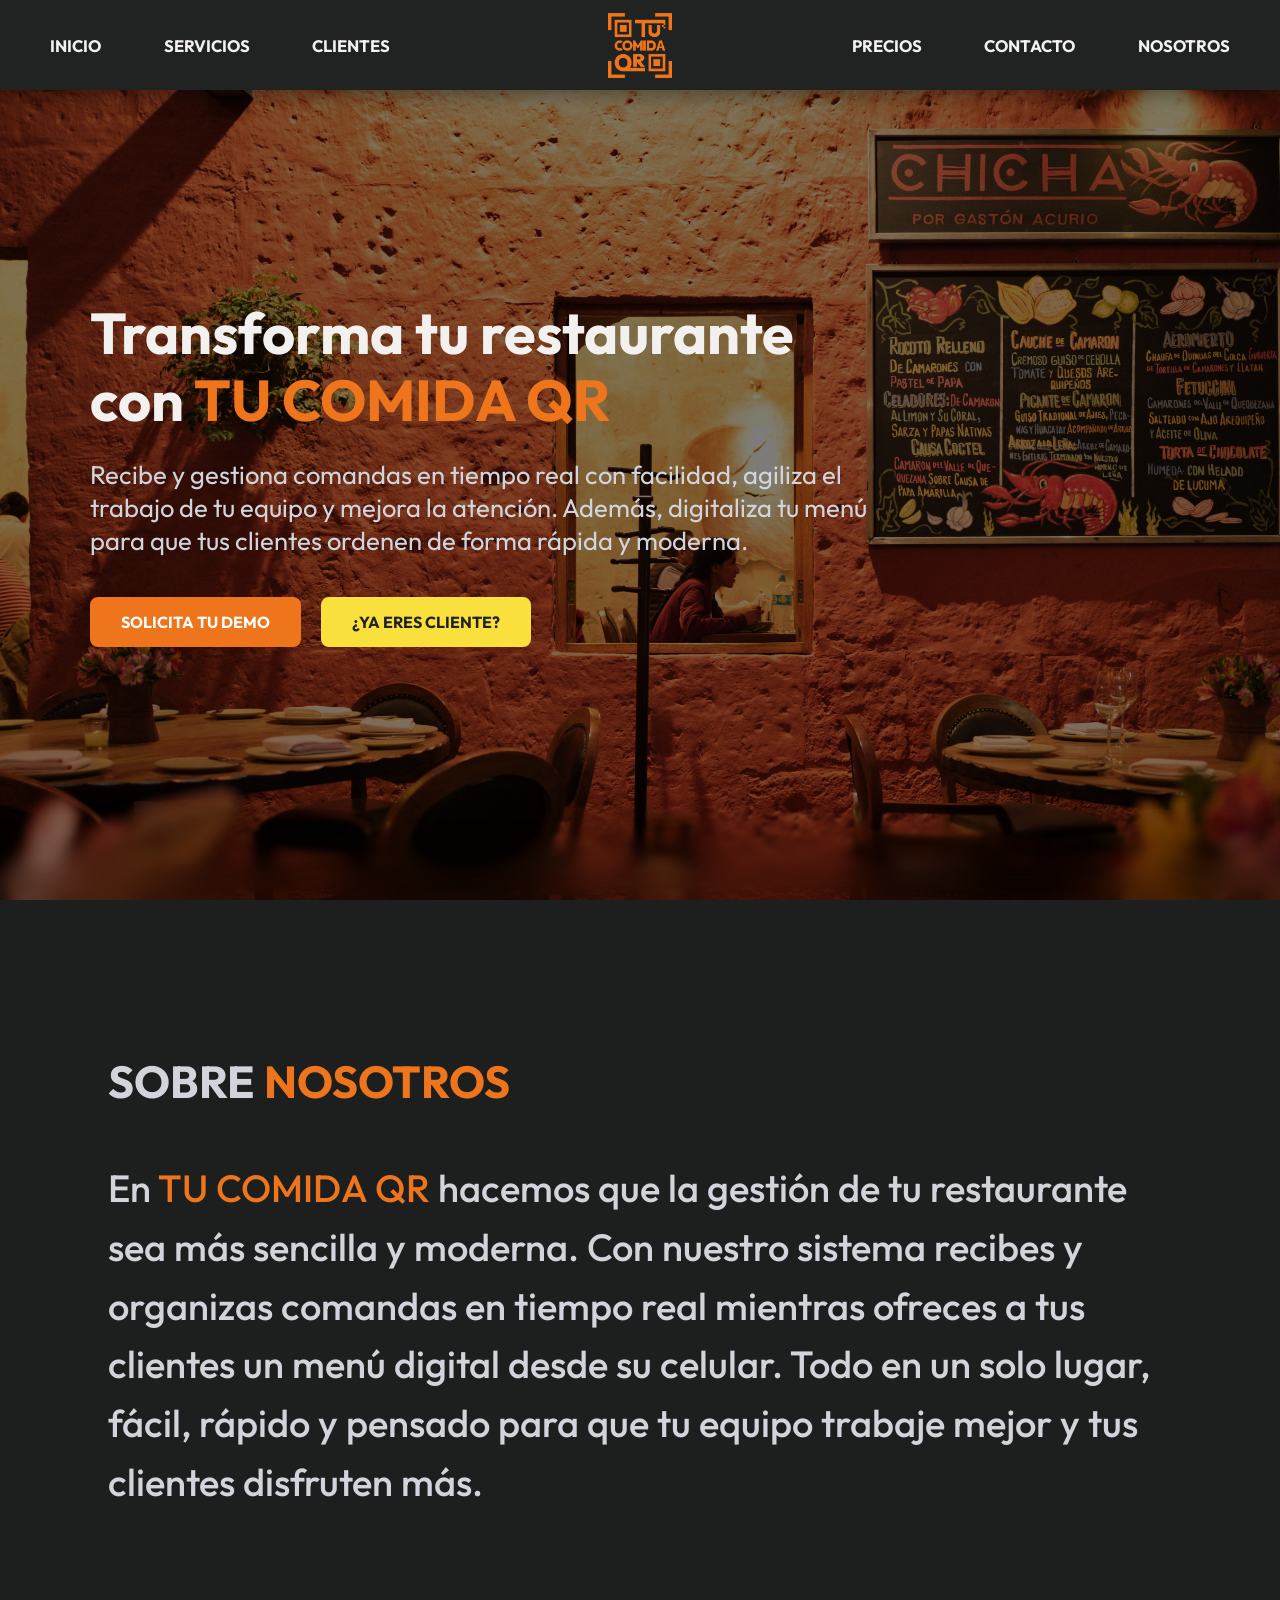
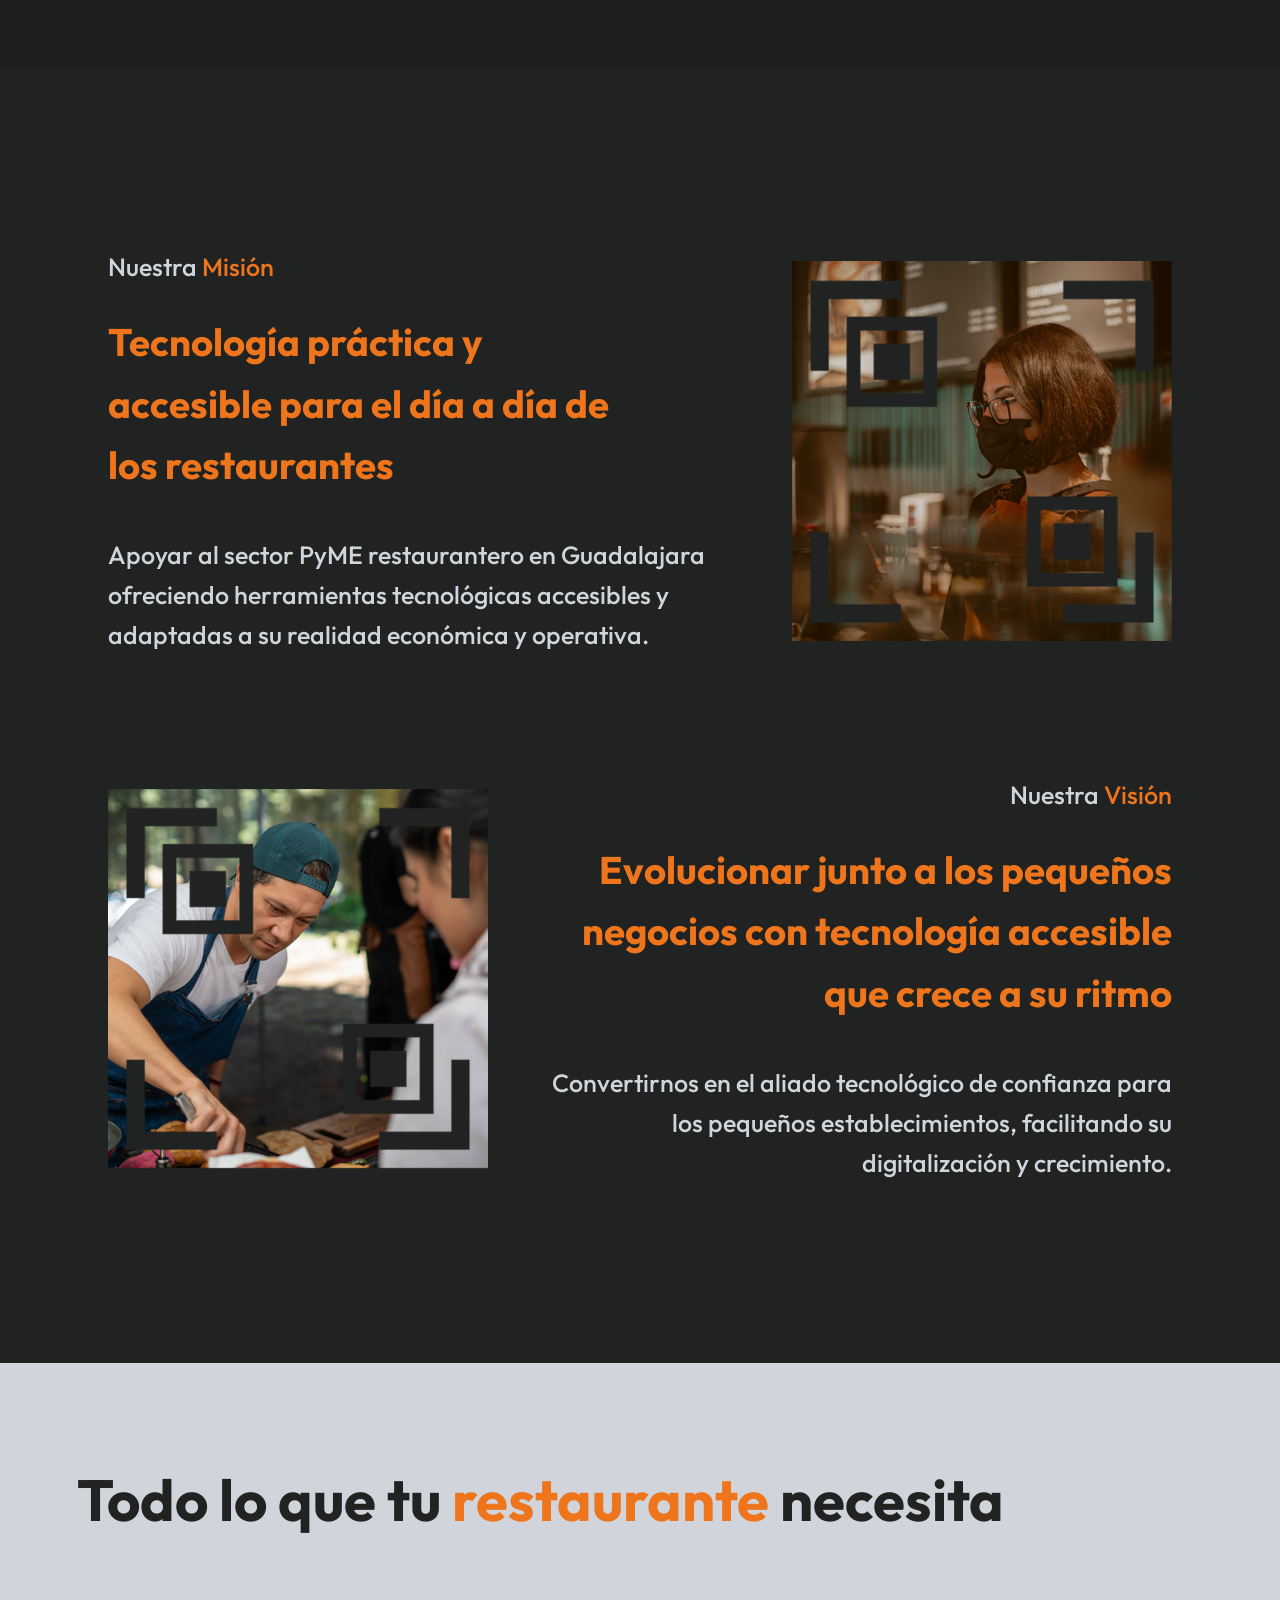
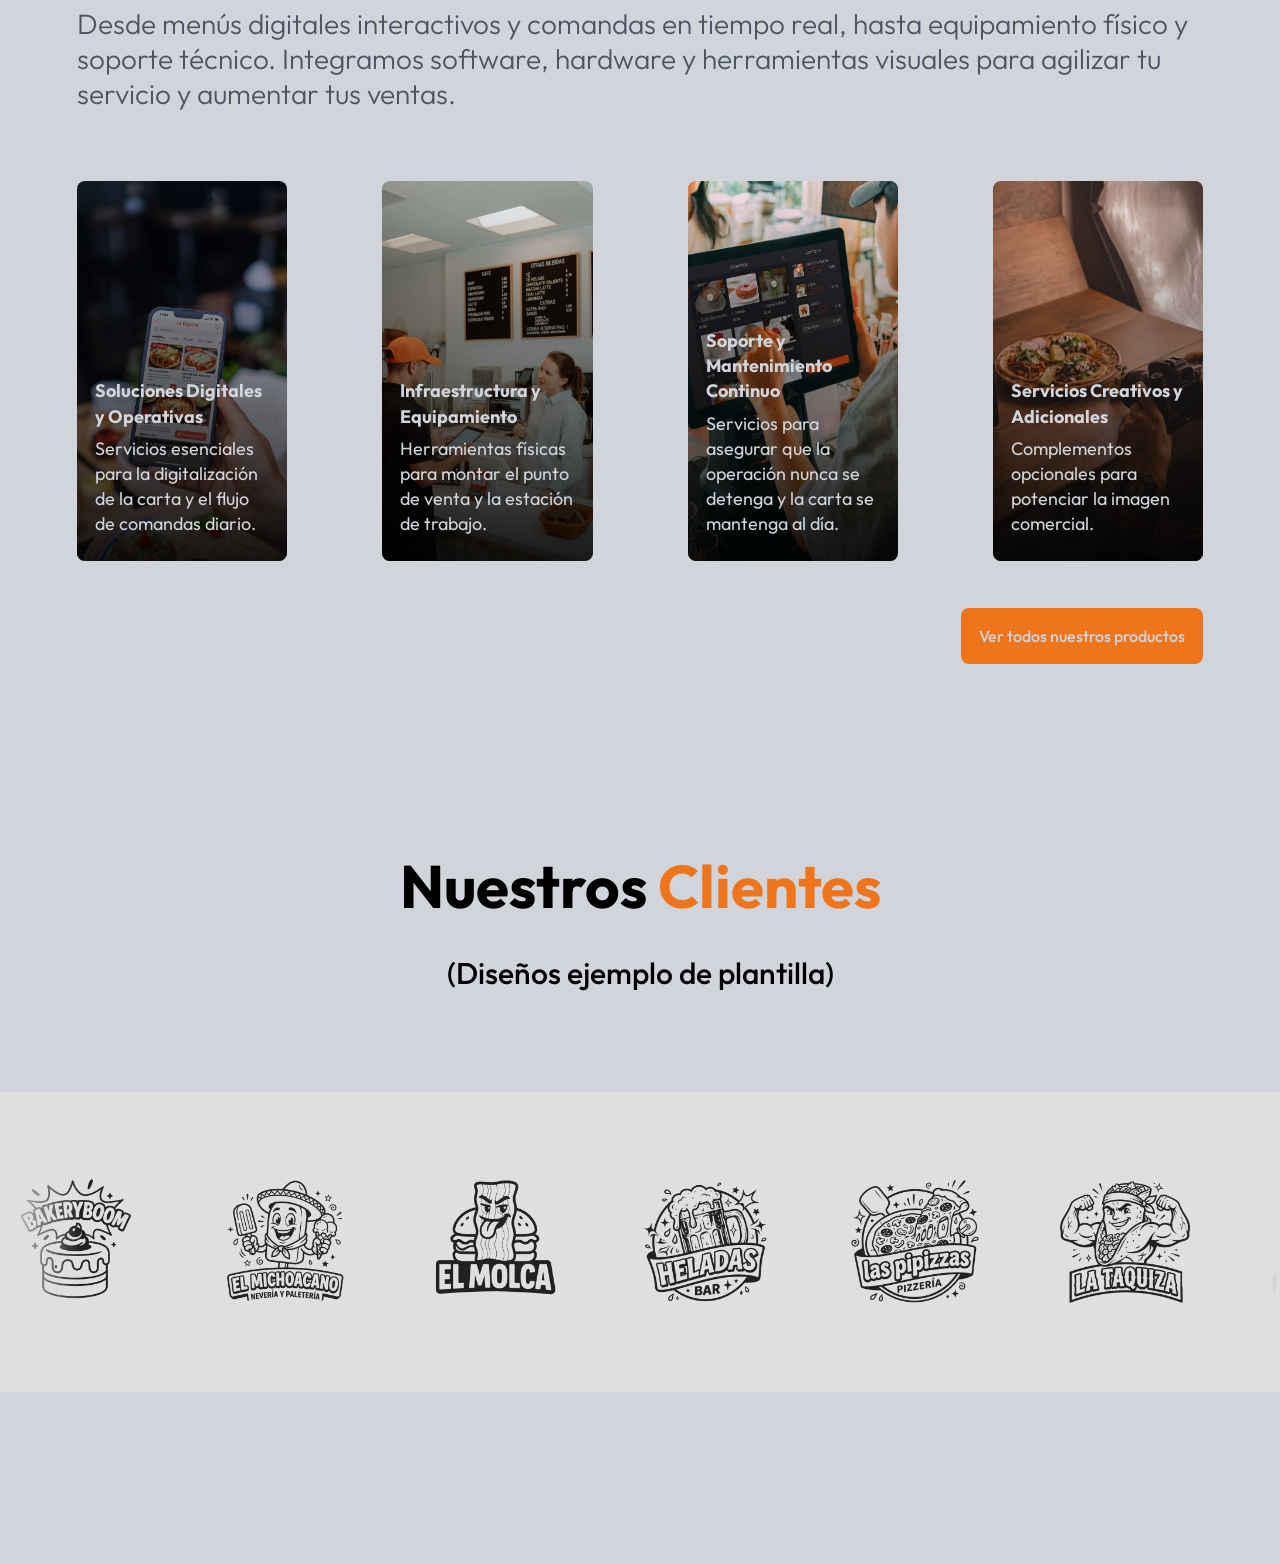
==== commit 3b3f14cc: "081126" ====
--- a/index.html
+++ b/index.html
@@ -16,8 +16,8 @@
         <nav class="navbar">
             <div class="nav-lado nav-izq">
                 <a href="#inicio">INICIO</a>
-                <a href="">SERVICIOS</a>
-                <a href="">CLIENTES</a>
+                <a href="#servicios">SERVICIOS</a>
+                <a href="#clientes">CLIENTES</a>
             </div>
 
             <div class="logo-container">
@@ -38,7 +38,7 @@
         <div class="hero-texto">
             <h1>Transforma tu restaurante <br> con <span class="marca">TU COMIDA QR</span></h1>
             <p>Recibe y gestiona comandas en tiempo real con facilidad, agiliza el trabajo de tu equipo y mejora la
-                atención. Además, digitaliza tu menú para que tus clientes ordenen de forma rápida y moderna</p>
+                atención. Además, digitaliza tu menú para que tus clientes ordenen de forma rápida y moderna.</p>
 
             <div class="botones">
                 <a href="" class="btn-demo">SOLICITA TU DEMO</a>
@@ -65,7 +65,7 @@
             <div class="mision">
                 <div class="text-mision">
                     <p>Nuestra <span class="marca">Misión</span></p>
-                    <p class="frase">Tecnología práctica y <br> accesible para el día a día de <br> los restaurantes.
+                    <p class="frase">Tecnología práctica y <br> accesible para el día a día de <br> los restaurantes
                     </p>
                     <p>Apoyar al sector PyME restaurantero en Guadalajara <br> ofreciendo herramientas tecnológicas
                         accesibles y <br>
@@ -86,7 +86,7 @@
                     <p class="frase">Evolucionar junto a los pequeños <br> negocios con tecnología accesible <br> que
                         crece
                         a su
-                        ritmo.</p>
+                        ritmo</p>
                     <p>Convertirnos en el aliado tecnológico de confianza para <br> los pequeños establecimientos,
                         facilitando su <br>
                         digitalización y crecimiento.</p>
@@ -98,13 +98,13 @@
 
     </section>
 
-    <section class="productos">
+    <section class="productos" id="servicios">
 
         <h3 class="productos-title">Todo lo que tu <span class="marca">restaurante</span> necesita</h3>
         <p class="productos-sub">Desde menús digitales interactivos y comandas en tiempo real, hasta equipamiento físico
             y <br> soporte
             técnico.
-            Integramos software, hardware y herramientas visuales para agilizar tu <br> servicio y aumentar tus ventas
+            Integramos software, hardware y herramientas visuales para agilizar tu <br> servicio y aumentar tus ventas.
         </p>
         <div class="img-productos">
             <div class="card-producto"> <img src="imagenes\img 1.jpg" alt="img1">
@@ -112,7 +112,7 @@
                     <div class="texto-normal">
                     <p class="product">Soluciones Digitales y Operativas</p>
                     <p class="p-info">Servicios esenciales para la digitalización de la carta y el flujo de comandas
-                        diario
+                        diario.
                     </p>
                     </div>
                 </div>
@@ -121,7 +121,7 @@
                 <div class="info-producto">
 
                     <p class="product">Infraestructura y Equipamiento</p>
-                    <p class="p-info">Herramientas físicas para montar el punto de venta y la estación de trabajo
+                    <p class="p-info">Herramientas físicas para montar el punto de venta y la estación de trabajo.
                     </p>
                 </div>
             </div>
@@ -130,19 +130,64 @@
                     <p class="product">Soporte y Mantenimiento Continuo</p>
                     <p class="p-info">Servicios para asegurar que la operación nunca se detenga y la carta se mantenga
                         al
-                        día
+                        día.
                     </p>
                 </div>
             </div>
             <div class="card-producto"><img src="imagenes\img 4.jpg" alt="img4">
                 <div class="info-producto">
                     <p class="product">Servicios Creativos y Adicionales</p>
-                    <p class="p-info">Complementos opcionales para potenciar la imagen comercial
-                    </p>
-                </div>
-            </div>
-
-        </div>
+                    <p class="p-info">Complementos opcionales para potenciar la imagen comercial.
+                    </p>
+                </div>
+            </div>
+
+        </div>
+
+        <div class="btn-products">
+            <a href="">Ver todos nuestros productos</a>
+        </div>
+
+    </section>
+
+<section class="clients" id="clientes">
+    <div class="clients-text">
+        <h4 class="clients-title">
+            Nuestros <span class="marca">Clientes</span>
+        </h4>
+        <p>(Diseños ejemplo de plantilla)</p>
+    </div>
+
+    <div class="clients-carrusel">
+        <div class="carrusel-track">
+            <!-- Grupo 1 de logos -->
+            <div class="carrusel-group">
+                <img src="imagenes/B&W/webp/bakeryboom.webp" alt="Bakery Boom">
+                <img src="imagenes\B&W\webp\elmicho.webp" alt="elmicho">
+                <img src="imagenes\B&W\webp\elmolca.webp" alt="elmolca">
+                <img src="imagenes\B&W\webp\heladas.webp" alt="heladas">
+                <img src="imagenes\B&W\webp\lapipizzas.webp" alt="lapipizzas">
+                <img src="imagenes\B&W\webp\lataquiza.webp" alt="lataquiza">
+                <img src="imagenes\B&W\webp\pollolavuelta.webp" alt="pollo">
+                <img src="imagenes\B&W\webp\tadashi.webp" alt="tadashi">
+                <img src="imagenes\B&W\webp\yamelito.webp" alt="yamelito">
+            </div>
+
+            <!-- Grupo 2 (Copia exacta para el bucle infinito) -->
+            <div class="carrusel-group" aria-hidden="true">
+                <img src="imagenes/B&W/webp/bakeryboom.webp" alt="Bakery Boom">
+                <img src="imagenes\B&W\webp\elmicho.webp" alt="elmicho">
+                <img src="imagenes\B&W\webp\elmolca.webp" alt="elmolca">
+                <img src="imagenes\B&W\webp\heladas.webp" alt="heladas">
+                <img src="imagenes\B&W\webp\lapipizzas.webp" alt="lapipizzas">
+                <img src="imagenes\B&W\webp\lataquiza.webp" alt="lataquiza">
+                <img src="imagenes\B&W\webp\pollolavuelta.webp" alt="pollo">
+                <img src="imagenes\B&W\webp\tadashi.webp" alt="tadashi">
+                <img src="imagenes\B&W\webp\yamelito.webp" alt="yamelito">
+            </div>
+        </div>
+    </div>
+</section>
 
     </section>
 
--- a/styles.css
+++ b/styles.css
@@ -44,6 +44,12 @@
     align-items: center;
     justify-content: space-between;
     padding: 10px clamp(15px, 3vw, 40px);
+
+    position: fixed;
+    top: 0;
+    left: 0;
+    z-index: 1000;
+    box-shadow: 0   4px 20px rgba(0, 0, 0, 0.4);
 }
 
 .nav-lado {
@@ -87,8 +93,9 @@
 }
 
 .nav-lado a:hover {
-    background-color: #4CC9E9;
+    background-color: #F9E03D;
     color: #212322;
+    transition: 0.25s;
 
 }
 
@@ -96,7 +103,8 @@
 .hero {
     position: relative;
     width: 100%;
-    min-height: calc(100vh - 90px);
+    min-height: 100vh;
+    padding-top: 90px;
     display: flex;
     align-items: center;
     justify-content: center;
@@ -182,17 +190,19 @@
 .btn-demo:hover {
     background-color: transparent;
     color: #EE751B;
+    transition: 0.25s;
 }
 
 .btn-cliente {
-    border: 3px solid #4CC9E9;
-    background-color: #4CC9E9;
+    border: 3px solid #F9E03D;
+    background-color: #F9E03D;
     color: #212322;
 }
 
 .btn-cliente:hover {
     background-color: transparent;
-    color: #4CC9E9;
+    color: #F9E03D;
+    transition: 0.25s;
 }
 
 /* ABOUT SECTION */
@@ -207,28 +217,37 @@
     background-color: #1D1F1E;
     width: 100%;
     min-height: 640px;
-    padding: 155px 18%;
+    padding: 155px 108px;
+    max-width: 100%;
+    box-sizing: border-box;
+    display: block;
 }
 
 .mision-vision {
     color: #F2F1EF;
     width: 100%;
-    padding: 155px 18%;
+    padding: 155px 108px;
+    box-sizing: border-box;
 }
 
 .about-box h2 {
-    font-size: clamp(45px, 3.5vw, 50px);
-    font-weight: 700;
-    margin-bottom: 90px;
+    font-size: clamp(38px, 3.5vw, 50px);
+    font-weight: 700;
+    margin-top: 0;
+    margin-bottom: 50px;
     line-height: 1.2;
     color: #d1d5db;
 }
 
 .about-box p {
-    font-size: clamp(35px, 1.2vw, 40px);
+    font-size: clamp(38px, 2vw, 40px);
     font-weight: 500;
-    line-height: 1.6;
+    line-height: 1.55;
     color: #d1d5db;
+    max-width: 100%;
+    width: 100%;
+    margin: 0;
+    text-align: left;
 }
 
 .mision-vision p {
@@ -310,9 +329,9 @@
     background-color: #d1d5db;
     width: 100%;
     margin: 0;
-    /* Reducimos el padding lateral al 5%-8% para darle espacio a las 4 columnas */
     padding: 100px clamp(20px, 6vw, 100px);
     color: #212322;
+    padding-bottom: 0;
 }
 
 .productos-title {
@@ -330,28 +349,21 @@
     color: #4b5563;
 }
 
-/* DISTRIBUCIÓN HORIZONTAL EN 4 COLUMNAS */
 .img-productos {
     display: grid;
     grid-template-columns: repeat(4, 1fr);
-    /* Crea exactamente 4 columnas iguales */
-    gap: clamp(15px, 2vw, 24px);
-    /* Espacio entre cada tarjeta */
-    width: 100%;
-    max-width: 1400px;
-    /* Ancho máximo para pantallas muy grandes */
+    gap: clamp(95px, 2vw, 95px);
+    width: 100%;
+    max-width: 1705px;
     margin: 0 auto;
 }
 
-/* CADA TARJETA */
 .card-producto {
     position: relative;
     width: 100%;
-    /* Ocupa el 100% de su columna en la grilla */
     aspect-ratio: 3 / 4;
-    /* Mantiene la proporción vertical elegante automáticamente */
     min-height: 380px;
-    border-radius: 12px;
+    border-radius: 8px;
     overflow: hidden;
     box-shadow: inset 0 0 0 0px transparent;
     transition: box-shadow 0.25s ease, transform 0.25s ease;
@@ -374,13 +386,11 @@
 
 
 }
-
 .card-producto:hover img {
 
     transform: scale(1.05);
 }
 
-/* TEXTO SUPERPUESTO DENTRO DE CADA TARJETA */
 .info-producto {
     position: absolute;
     inset: 0;
@@ -408,4 +418,144 @@
     line-height: 1.4;
     color: #d1d5db;
     margin: 0;
+}
+
+.btn-products{
+    margin-top: 65px;
+    text-align: right;
+}
+
+.btn-products a{
+    font-weight: 500;
+    background-color: #EE751B;
+    text-decoration: none;
+    border: 3px solid transparent;
+    border-radius: 8px;
+    color: #d1d5db;
+    padding: 15px;
+}
+
+.btn-products a:hover{
+    background-color: transparent;
+    border: 3px solid #EE751B;
+    color: #EE751B;
+    transition: 0.25s;
+
+}
+
+.clients{
+    background-color: #d1d5db;
+    width: 100%;
+    min-height: 640px;
+    padding: 172px 108px;
+    max-width: 100%;
+    box-sizing: border-box;
+    display: block;
+    padding-top: 200px;
+    
+}
+
+.clients-text{
+    text-align: center;
+}
+
+.clients-title{
+    font-size: 60px;
+    margin-top: 2px;
+    font-weight: 700;
+    margin-bottom: 22px;
+}
+
+.clients-text p{
+    font-size: 30px;
+    font-weight: 500;
+    margin-bottom: 100px;
+    
+}
+
+
+.clients-carrusel {
+    width: 100vw;
+    position: relative;
+    left: 50%;
+    right: 50%;
+    margin-left: -50vw;
+    margin-right: -50vw;
+    height: 300px;
+    background-color: #DFDFDF;
+    padding: 0;
+    overflow: hidden;
+    display: flex;
+    align-items: center;
+    box-sizing: border-box;
+}
+
+/* Difuminado suave a los bordes izquierdo y derecho (adaptado a fondo blanco) */
+.clients-carrusel::before,
+.clients-carrusel::after {
+    content: "";
+    position: absolute;
+    top: 0;
+    width: 80px;
+    height: 100%;
+    z-index: 2;
+    pointer-events: none;
+}
+
+.clients-carrusel::before {
+    left: 0;
+    background: linear-gradient(to right, #DFDFDF, transparent);
+}
+
+.clients-carrusel::after {
+    right: 0;
+    background: linear-gradient(to left, #DFDFDF, transparent);
+}
+
+/* Pista que contiene ambos grupos y se desplaza infinitamente */
+.carrusel-track {
+    display: flex;
+    align-items: center;
+    height: 100%;
+    width: max-content;
+    animation: scroll-infinito 25s linear infinite;
+}
+
+/* Si el usuario pasa el mouse encima, la animación se pausa */
+.carrusel-track:hover {
+    animation-play-state: paused;
+}
+
+/* Cada grupo de logos alineado en fila */
+.carrusel-group {
+    display: flex;
+    align-items: center;
+    justify-content: space-around;
+    gap: 60px;
+    padding-right: 60px; /* Mantiene la misma distancia entre el último logo y el primero del siguiente grupo */
+    height: 100%;
+}
+
+.carrusel-group img {
+    height: 150px; /* Puedes subir o bajar la altura de los logos según cómo luzcan en 504px */
+    width: auto;
+    object-fit: contain;
+    display: block;
+    opacity: 0.85;
+    transition: opacity 0.2s ease, transform 0.2s ease;
+}
+
+.carrusel-group img:hover {
+    opacity: 1;
+    transform: scale(1.08);
+}
+
+/* Animación: traslada exactamente la mitad del ancho total */
+@keyframes scroll-infinito {
+    0% {
+        transform: translateX(0);
+    }
+    100% {
+        transform: translateX(-50%);
+    }
 }
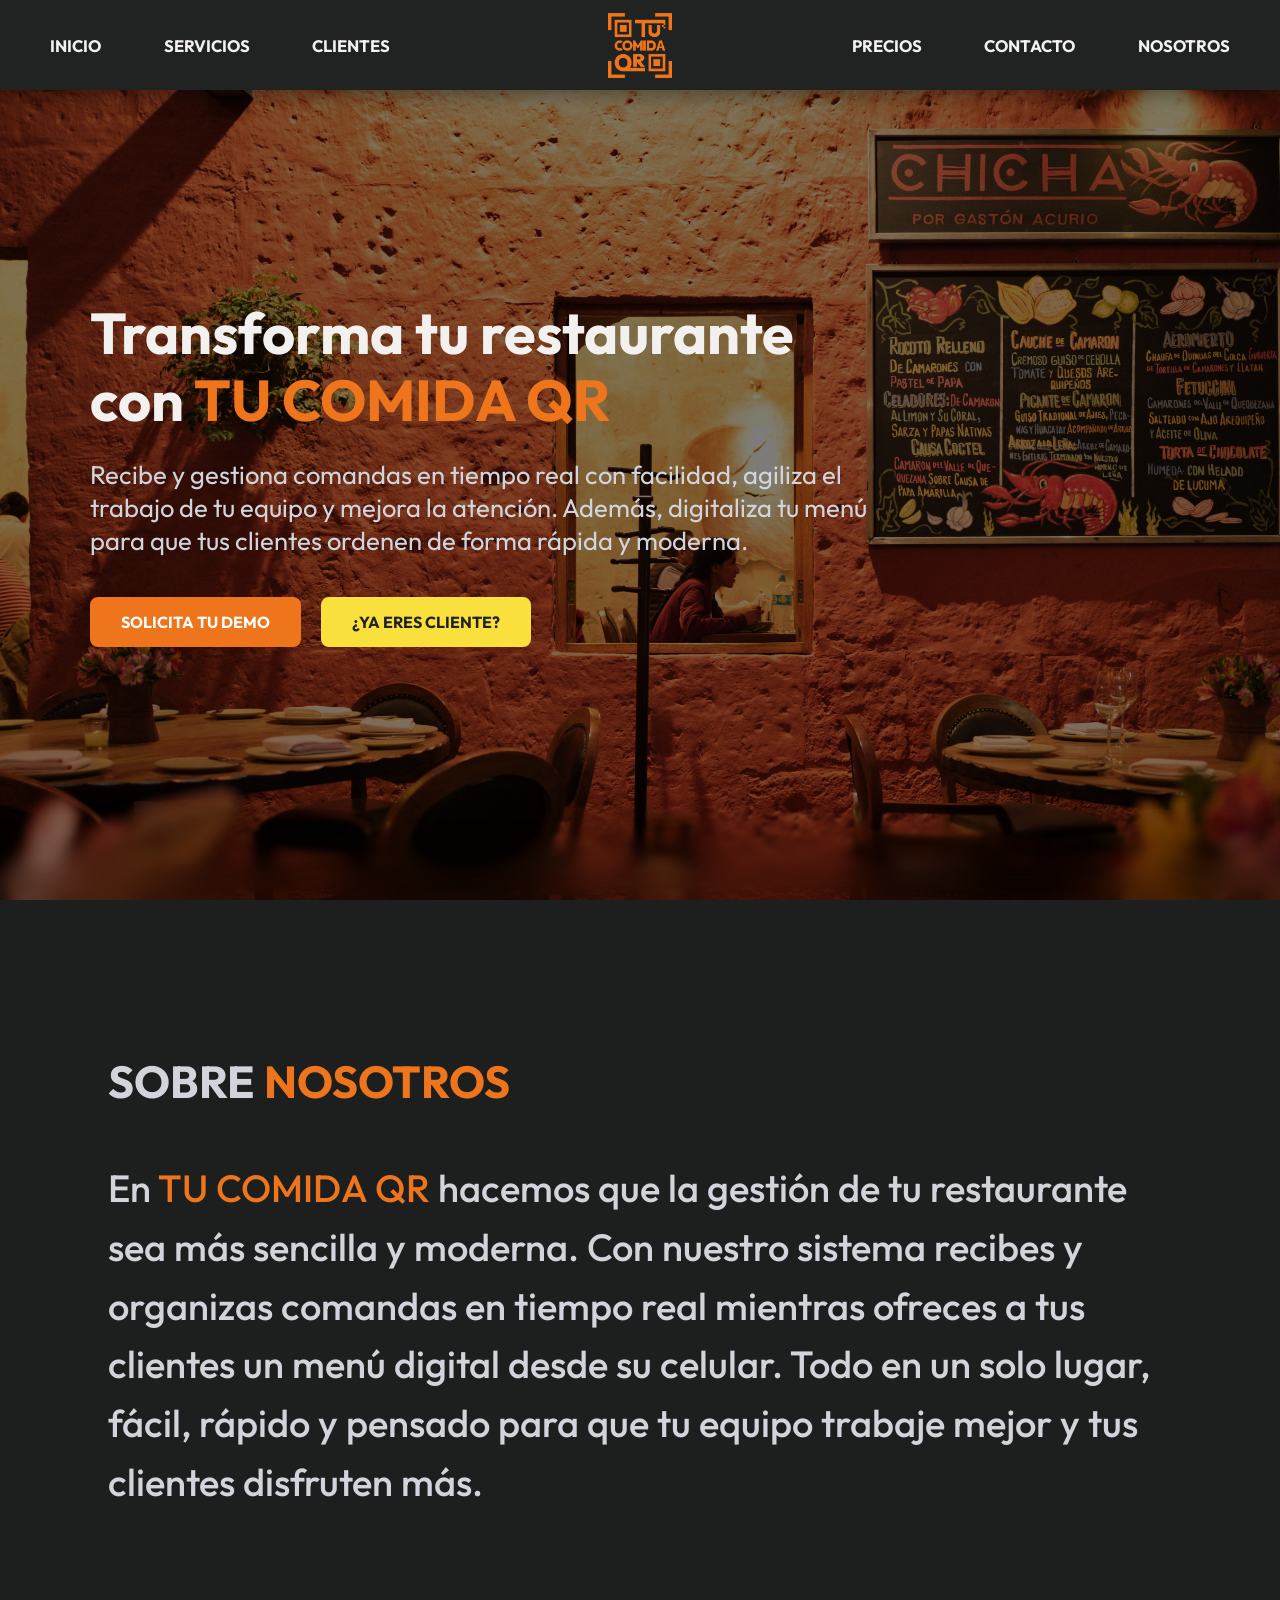
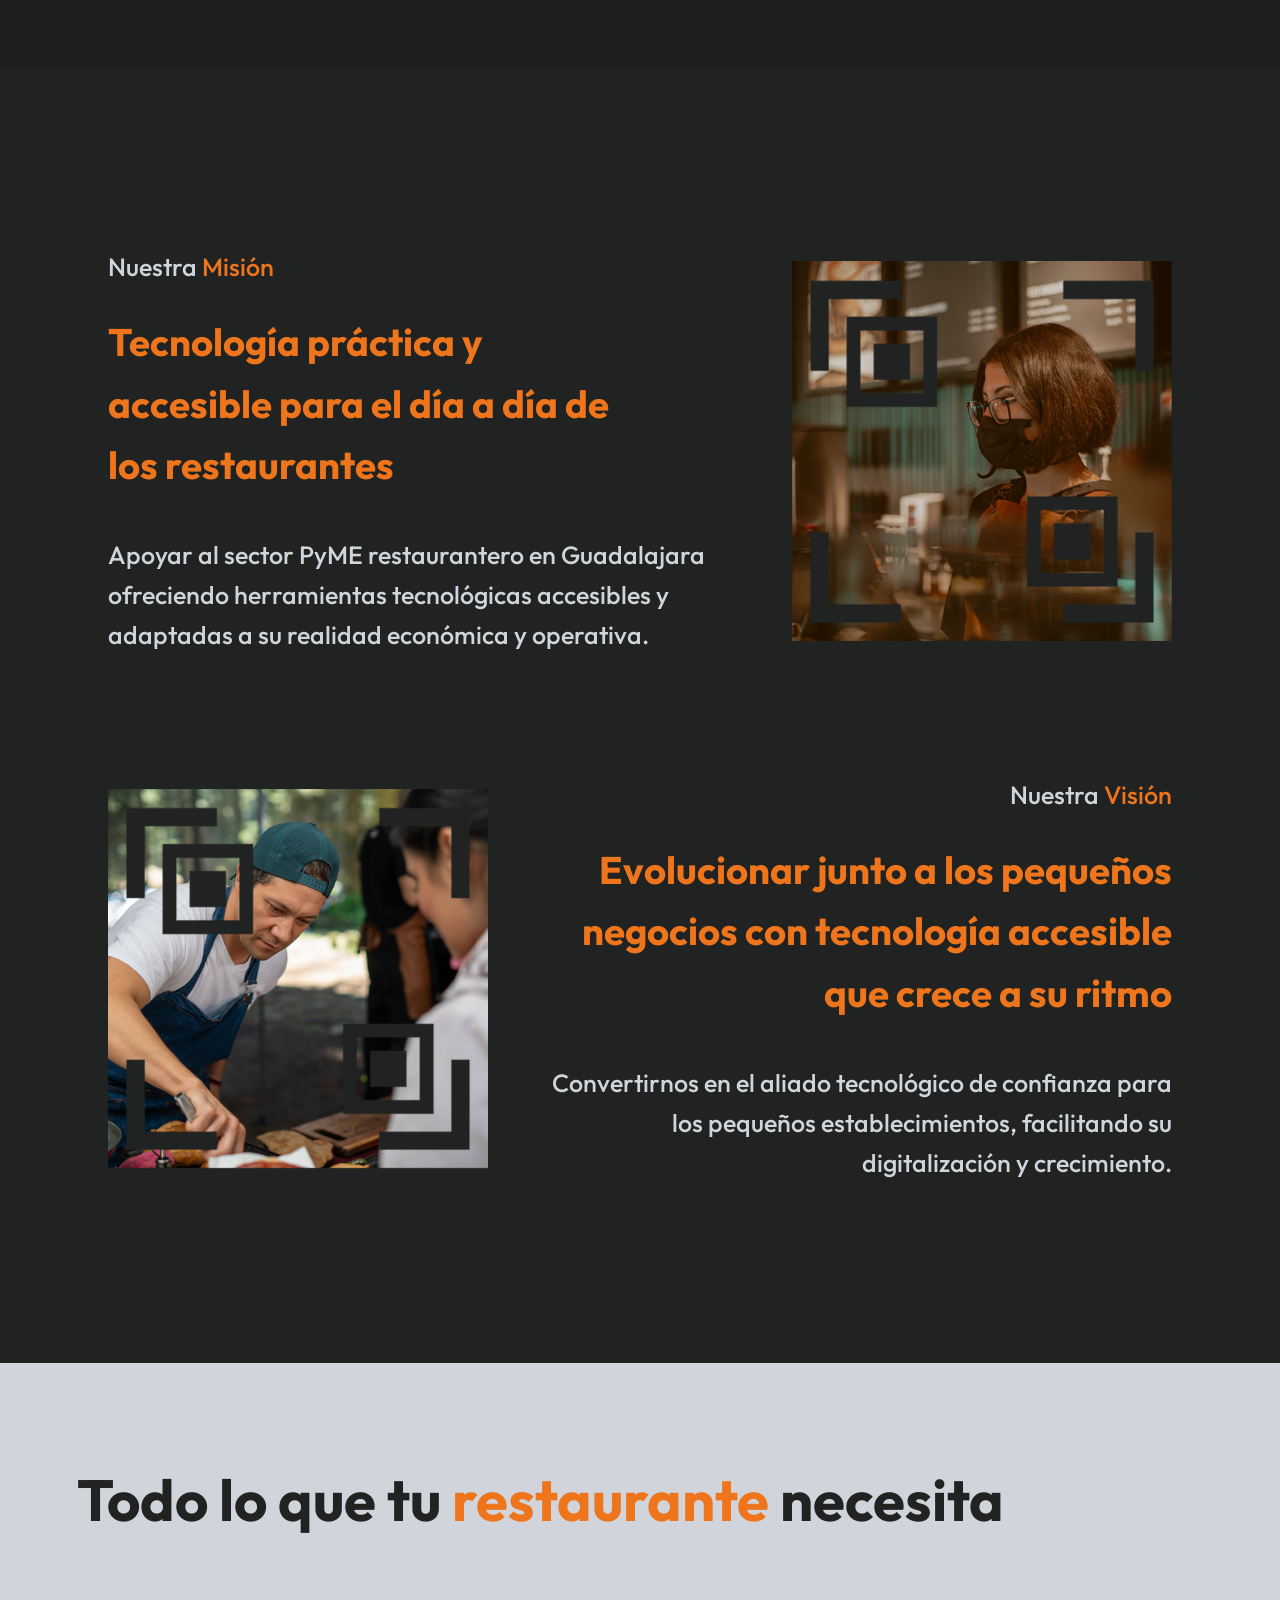
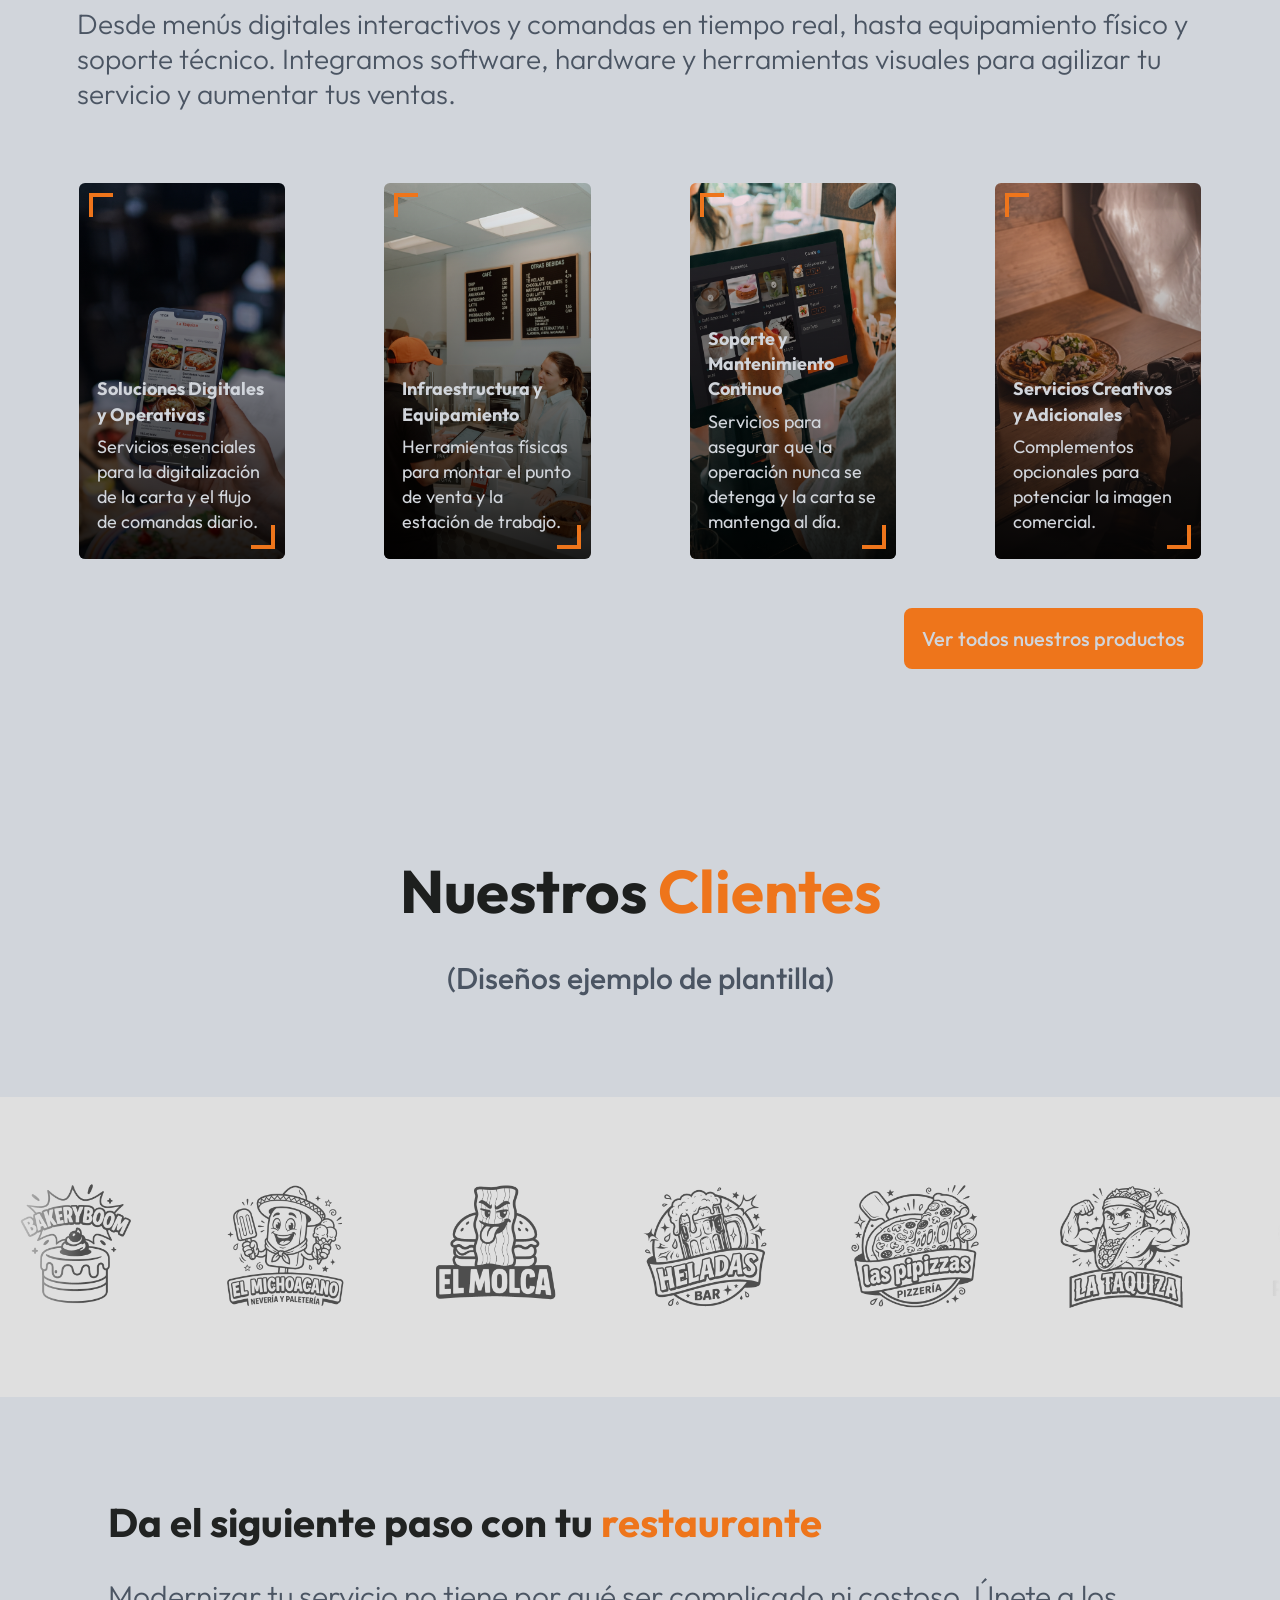
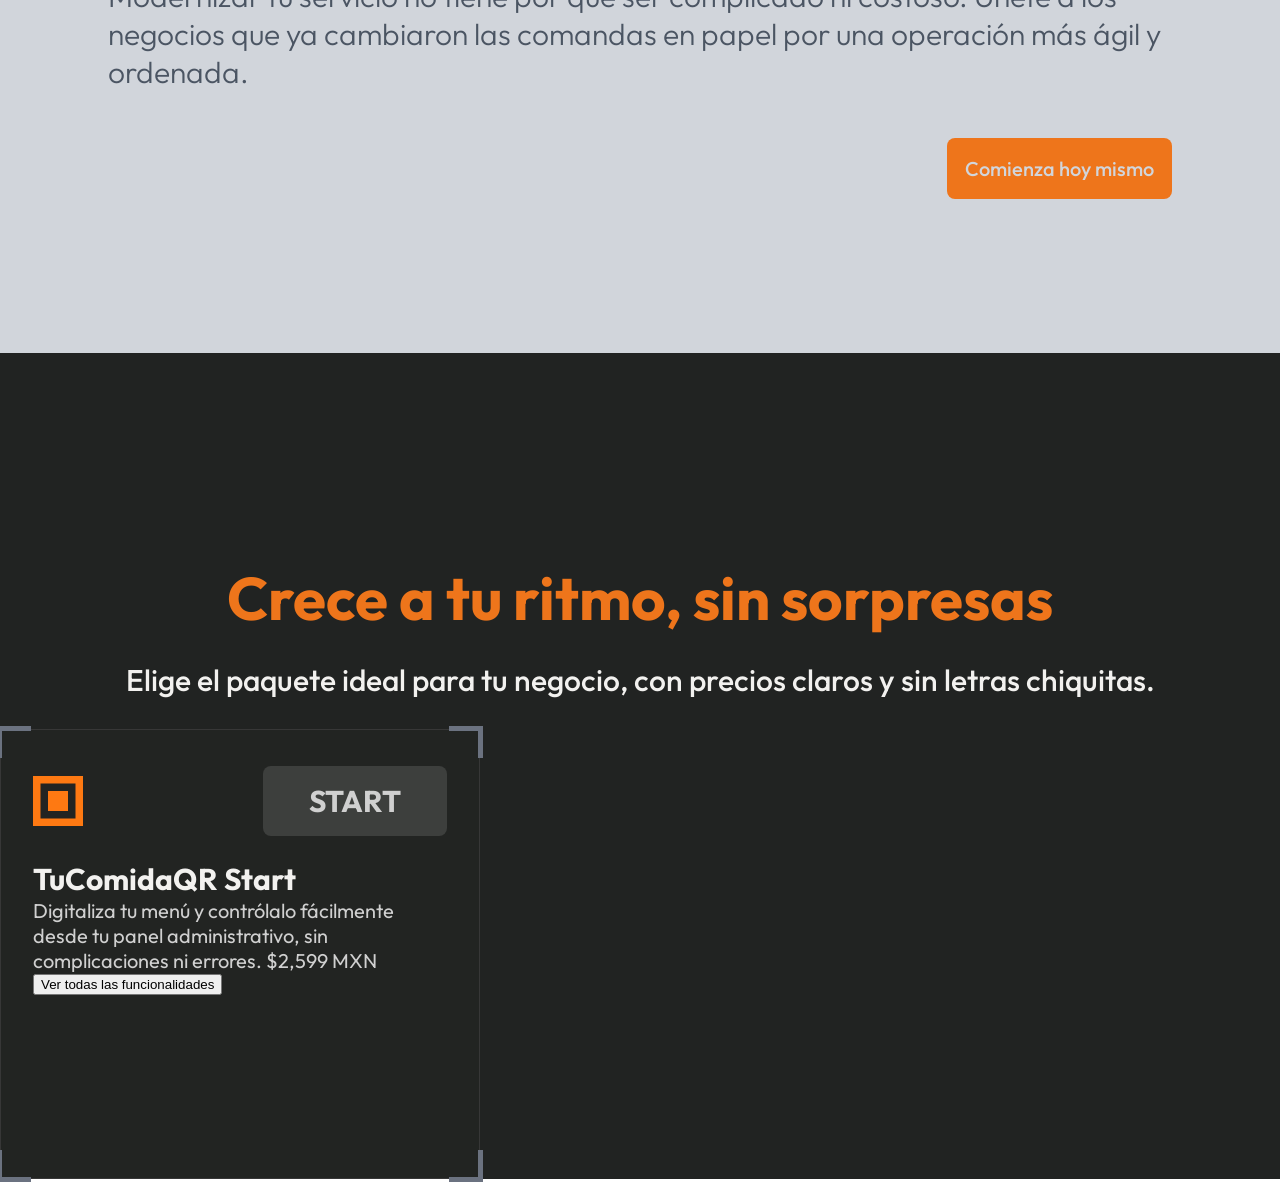
==== commit 7394c48d: "091126" ====
--- a/index.html
+++ b/index.html
@@ -50,7 +50,8 @@
 
     <section class="about" id="nosotros">
         <div class="about-box">
-            <h2>SOBRE <span class="marca">NOSOTROS</span></h2>
+            <h2>SOBRE  <span class="marca">NOSOTROS</span></h2>
+            
             <p class="about-description">
                 En <span class="marca">TU COMIDA QR</span> hacemos que la gestión de tu restaurante sea más sencilla y
                 moderna.
@@ -187,9 +188,41 @@
             </div>
         </div>
     </div>
+    <div class="client-invitation">
+        <p class="clients-sub">Da el siguiente paso con tu <span class="marca">restaurante</span><p>
+        <p class="sub-text">Modernizar tu servicio no tiene por qué ser complicado ni costoso. Únete a los negocios que ya cambiaron las comandas en papel por una operación más ágil y ordenada.</p>
+    </div>
+    <div class="btn-unete">
+        <a href="">Comienza hoy mismo</a>
+    </div>
 </section>
 
-    </section>
+<section class="packs" id="precios">
+
+    <h5>Crece a tu ritmo, sin sorpresas</h5>
+    <p class="packs-info">Elige el paquete ideal para tu negocio, con precios claros y sin letras chiquitas.</p>
+    
+    <article class="card-pack" data-plan="start">
+        <div class="top-pack">
+            <div class="id-elements">
+                <img src="CUADRO-SUPERIOR.webp" alt="cuadro">
+            <div class="pack-id">START</div>
+            </div>
+            
+            <div class="pack-name">TuComidaQR Start</div>
+            <div class="pack-info">
+                Digitaliza tu menú y contrólalo fácilmente desde tu panel administrativo, sin complicaciones ni errores. 
+                <span class="info-price">$2,599</span>
+                <span class="price-moneda">MXN</span>
+            </div>
+        </div>
+        <div class="action-pack">
+            <button class="pack-more" type="button" aria-expanded="false">Ver todas las funcionalidades</button>
+        </div>
+    </article>
+
+</section>
+
 
     <div aria-hidden="true" class="home-progressive-blur">
         <span class="home-progressive-blur__layer"
--- a/styles.css
+++ b/styles.css
@@ -33,6 +33,13 @@
     width: 100%;
     height: 100%;
     pointer-events: none;
+}
+
+.qr-accent-line {
+  width: 45px;
+  height: 4px;
+  background-color: #EE751B;
+  margin: 0.75rem 0 1rem 0;
 }
 
 /* NAVBAR */
@@ -367,7 +374,42 @@
     overflow: hidden;
     box-shadow: inset 0 0 0 0px transparent;
     transition: box-shadow 0.25s ease, transform 0.25s ease;
-
+    border: 2px solid transparent;
+}
+
+/* Esquinas QR */
+.card-producto::before,
+.card-producto::after {
+    content: "";
+    position: absolute;
+    width: 24px;
+    height: 24px;
+    border-color: #EE751B; /* Ajusta al tono exacto de tu naranja */
+    border-style: solid;
+    pointer-events: none;
+    z-index: 10;
+    transition: all 0.25s ease;
+}
+
+/* Esquina superior izquierda */
+.card-producto::before {
+    top: 10px;
+    left: 10px;
+    border-width: 4px 0 0 4px;
+}
+
+/* Esquina inferior derecha */
+.card-producto::after {
+    bottom: 10px;
+    right: 10px;
+    border-width: 0 4px 4px 0;
+}
+
+/* Efecto hover interactivo: se expanden ligeramente */
+.card-producto:hover::before,
+.card-producto:hover::after {
+    width: 32px;
+    height: 32px;
 }
 
 .card-producto:hover {
@@ -433,6 +475,8 @@
     border-radius: 8px;
     color: #d1d5db;
     padding: 15px;
+    font-size: 20px;
+    margin-top: 22px;
 }
 
 .btn-products a:hover{
@@ -452,6 +496,7 @@
     box-sizing: border-box;
     display: block;
     padding-top: 200px;
+
     
 }
 
@@ -464,13 +509,14 @@
     margin-top: 2px;
     font-weight: 700;
     margin-bottom: 22px;
+    color: #1D1F1E;
 }
 
 .clients-text p{
     font-size: 30px;
     font-weight: 500;
     margin-bottom: 100px;
-    
+    color: #4b5563;
 }
 
 
@@ -541,13 +587,14 @@
     width: auto;
     object-fit: contain;
     display: block;
-    opacity: 0.85;
+    opacity: 0.65;
     transition: opacity 0.2s ease, transform 0.2s ease;
 }
 
 .carrusel-group img:hover {
     opacity: 1;
     transform: scale(1.08);
+
 }
 
 /* Animación: traslada exactamente la mitad del ancho total */
@@ -558,4 +605,153 @@
     100% {
         transform: translateX(-50%);
     }
+}
+
+
+.clients-sub{
+    font-size: 40px;
+    font-weight: 700;
+    color: #212322;
+    margin-bottom: 22px;
+    margin-top: 100px;
+    text-align: left;
+}
+
+.sub-text{
+    font-size: 30px;
+    font-weight: 300;
+    color: #4b5563;
+    text-align: left;
+}
+
+.btn-unete{
+    margin-top: 65px;
+    text-align: right;
+}
+
+.btn-unete a{
+    font-size: 20px;
+    font-weight: 500;
+    background-color: #EE751B;
+    text-decoration: none;
+    border: 3px solid transparent;
+    border-radius: 8px;
+    color: #d1d5db;
+    padding: 15px;
+}
+
+.btn-unete a:hover{
+    background-color: transparent;
+    border: 3px solid #EE751B;
+    color: #EE751B;
+    transition: 0.25s;
+}
+
+.packs{
+    background-color: #212322;
+    padding-top: 107px;
+}
+
+.packs h5{
+    font-size: 60px;
+    font-weight: 700;
+    color: #EE751B;
+    text-align: center;   
+    margin-bottom: 0;
+}
+
+.packs-info{
+    font-size: 30px;
+    font-weight: 500;
+    color: #F2F1EF;
+    text-align: center;
+    margin-top: 25px;
+}
+
+.card-pack {
+    position: relative;
+    width: 480px;
+    height: 450px;
+    background-color: #222422;
+    border: 1px solid #373737;
+    padding: 36px 32px;
+    box-sizing: border-box;
+}
+
+/* Variables para controlar las 4 esquinas */
+.card-pack::before,
+.card-pack::after {
+    content: "";
+    position: absolute;
+    left: -4px;
+    right: -4px;
+    height: 32px;              /* Alto del bracket vertical */
+    pointer-events: none;
+    z-index: 2;
+
+    --c-corner: #6b7280;       /* Color gris de las esquinas */
+    --w-corner: 34px;          /* Largo de la barra horizontal */
+    --t-corner: 5px;           /* Grosor de la línea */
+}
+
+/* Esquinas Superiores (Izquierda y Derecha) */
+.card-pack::before {
+    top: -4px;
+    background: 
+        /* Sup. Izquierda: barra horizontal */
+        linear-gradient(var(--c-corner), var(--c-corner)) top left / var(--w-corner) var(--t-corner) no-repeat,
+        /* Sup. Izquierda: barra vertical */
+        linear-gradient(var(--c-corner), var(--c-corner)) top left / var(--t-corner) 100% no-repeat,
+        /* Sup. Derecha: barra horizontal */
+        linear-gradient(var(--c-corner), var(--c-corner)) top right / var(--w-corner) var(--t-corner) no-repeat,
+        /* Sup. Derecha: barra vertical */
+        linear-gradient(var(--c-corner), var(--c-corner)) top right / var(--t-corner) 100% no-repeat;
+}
+
+/* Esquinas Inferiores (Izquierda y Derecha) */
+.card-pack::after {
+    bottom: -4px;
+    background: 
+        /* Inf. Izquierda: barra horizontal */
+        linear-gradient(var(--c-corner), var(--c-corner)) bottom left / var(--w-corner) var(--t-corner) no-repeat,
+        /* Inf. Izquierda: barra vertical */
+        linear-gradient(var(--c-corner), var(--c-corner)) bottom left / var(--t-corner) 100% no-repeat,
+        /* Inf. Derecha: barra horizontal */
+        linear-gradient(var(--c-corner), var(--c-corner)) bottom right / var(--w-corner) var(--t-corner) no-repeat,
+        /* Inf. Derecha: barra vertical */
+        linear-gradient(var(--c-corner), var(--c-corner)) bottom right / var(--t-corner) 100% no-repeat;
+}
+
+.id-elements{
+    display: flex;
+    align-items: center;
+    justify-content: space-between; /* Empuja el cuadrado a la izquierda y START a la derecha */
+    width: 100%;
+    margin-bottom: 24px;
+}
+
+.pack-id{
+   color: #D0D0D0;
+   font-size: 30px; 
+   font-weight: 700;
+   border: 1px solid transparent;
+   border-radius: 8px;
+   background-color: #3D3F3D;
+   padding: 15px 45px;
+}
+
+.id-elements img{
+    width: 50px;
+}
+
+.pack-name{
+    color: #F2F1EF;
+    font-size: 30px;
+    font-weight: 700;
+}
+
+.pack-info{
+    color: #D0D0D0;
+    font-size: 20px;
+    font: 500;
 }
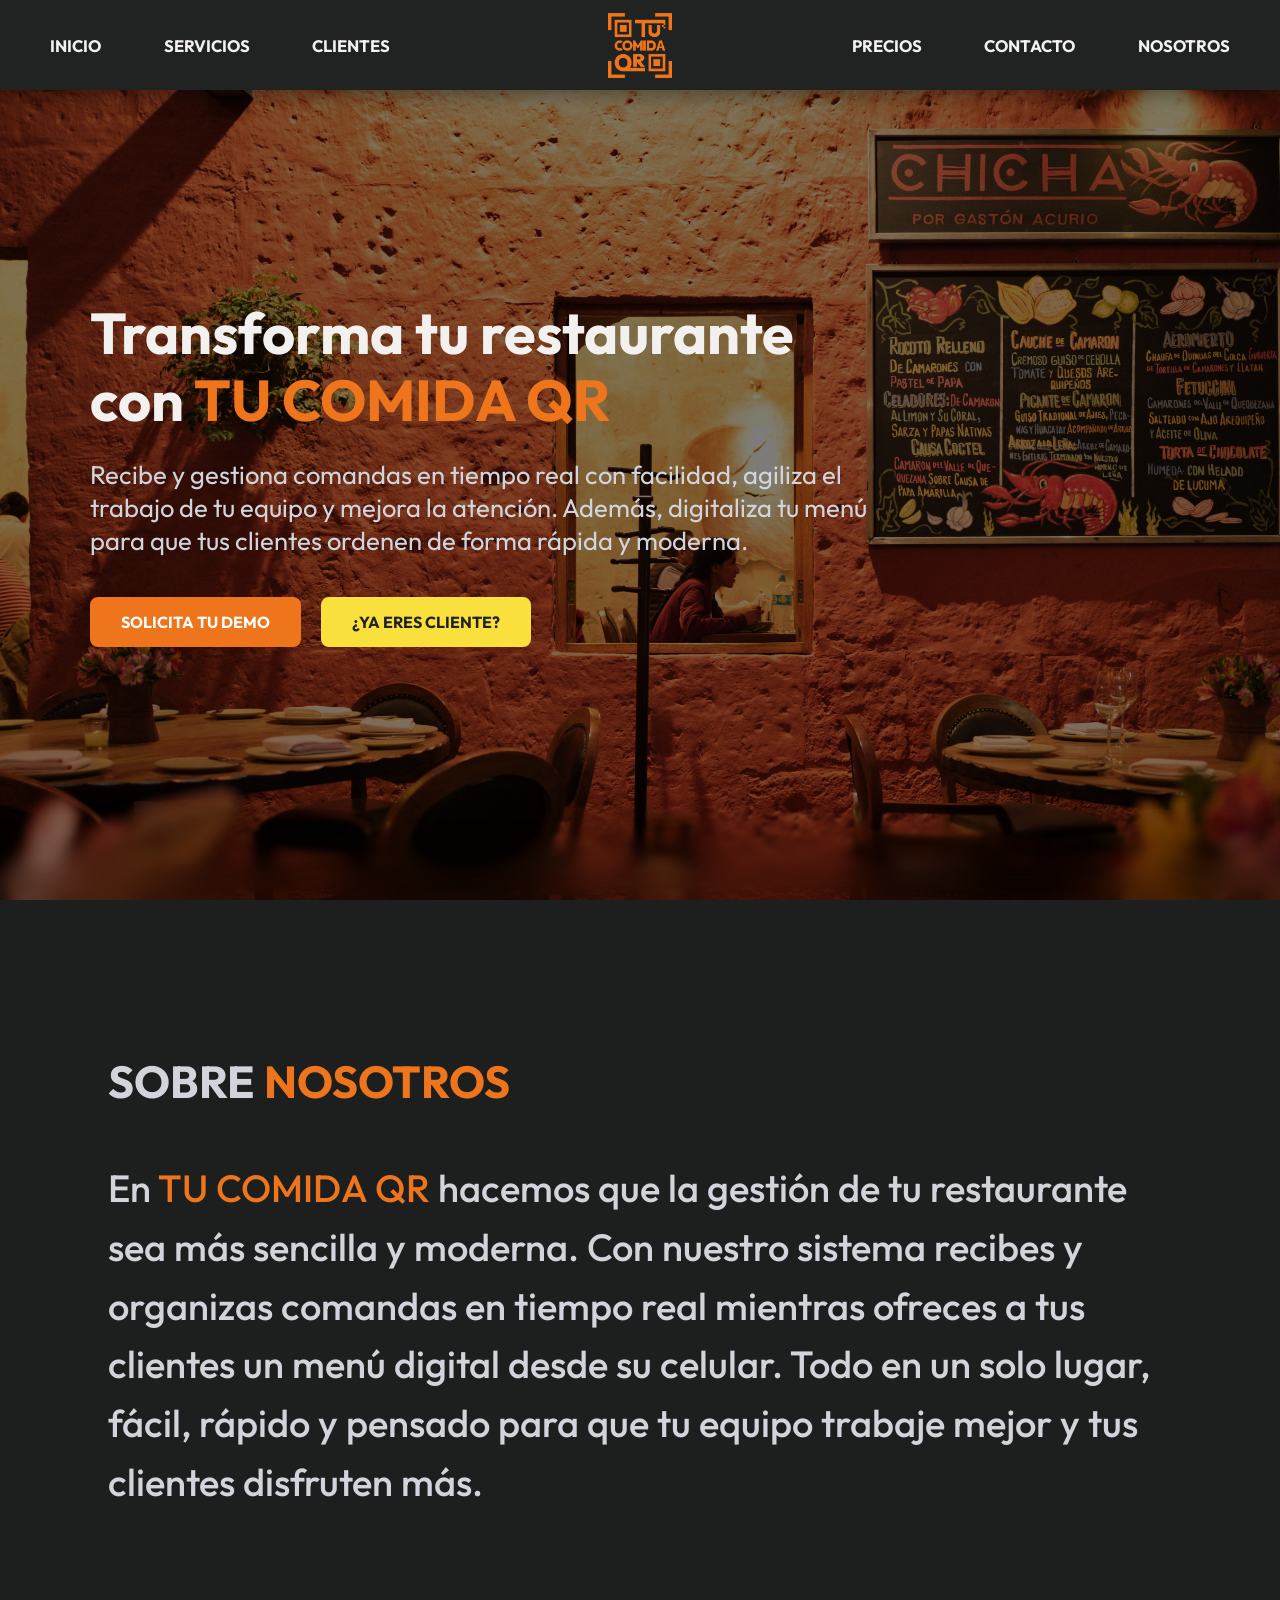
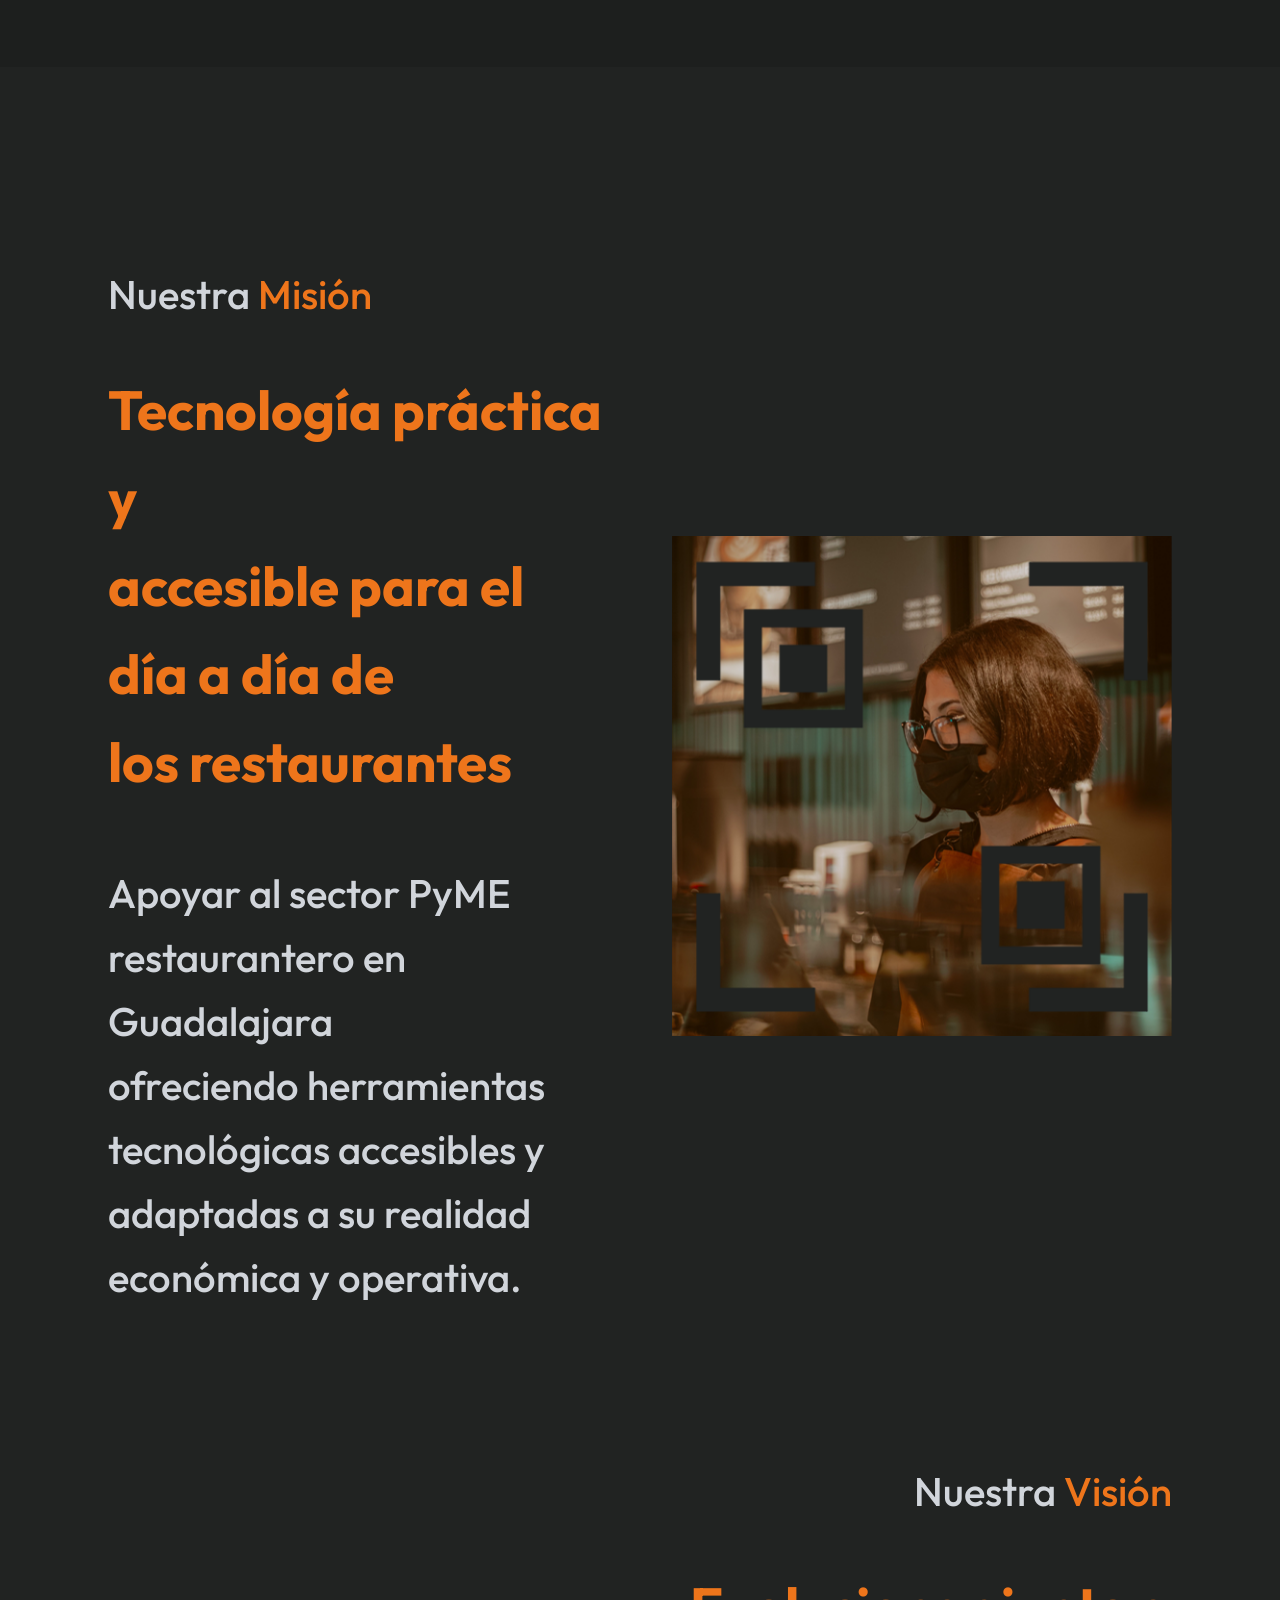
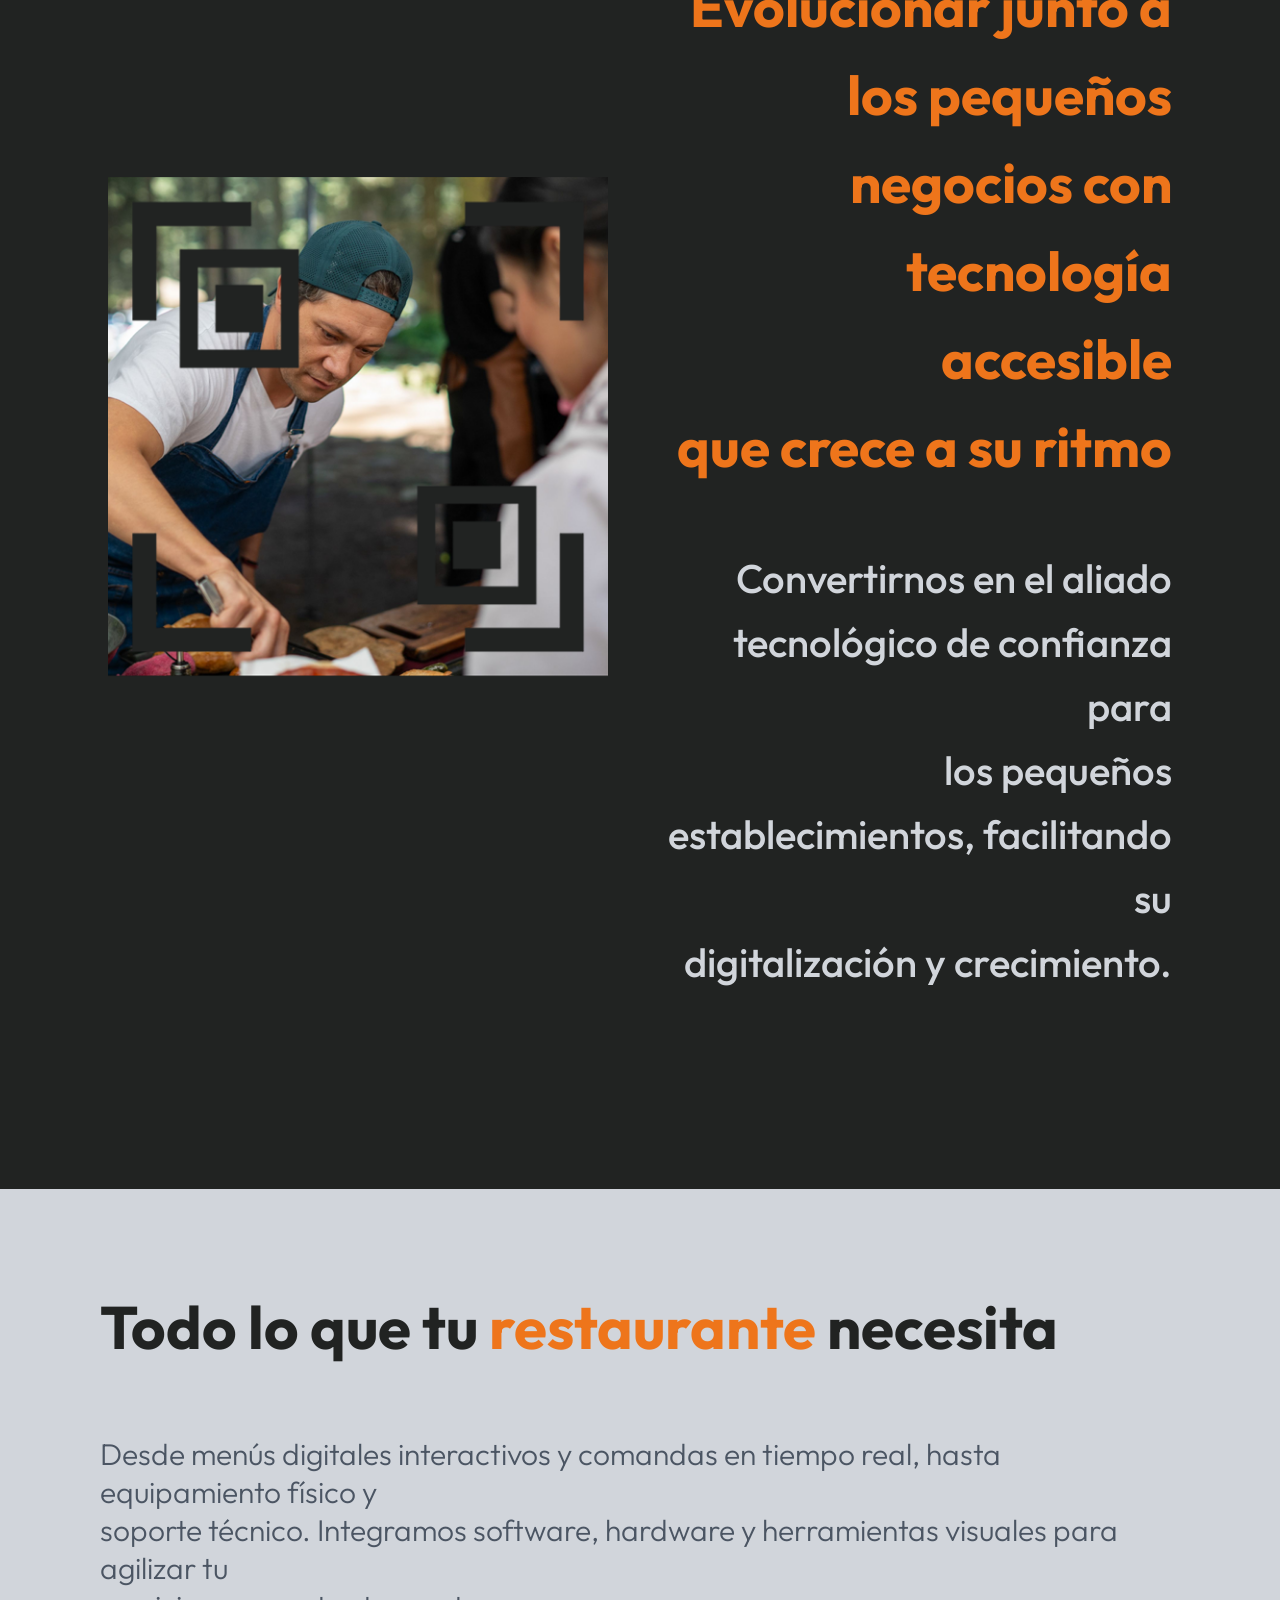
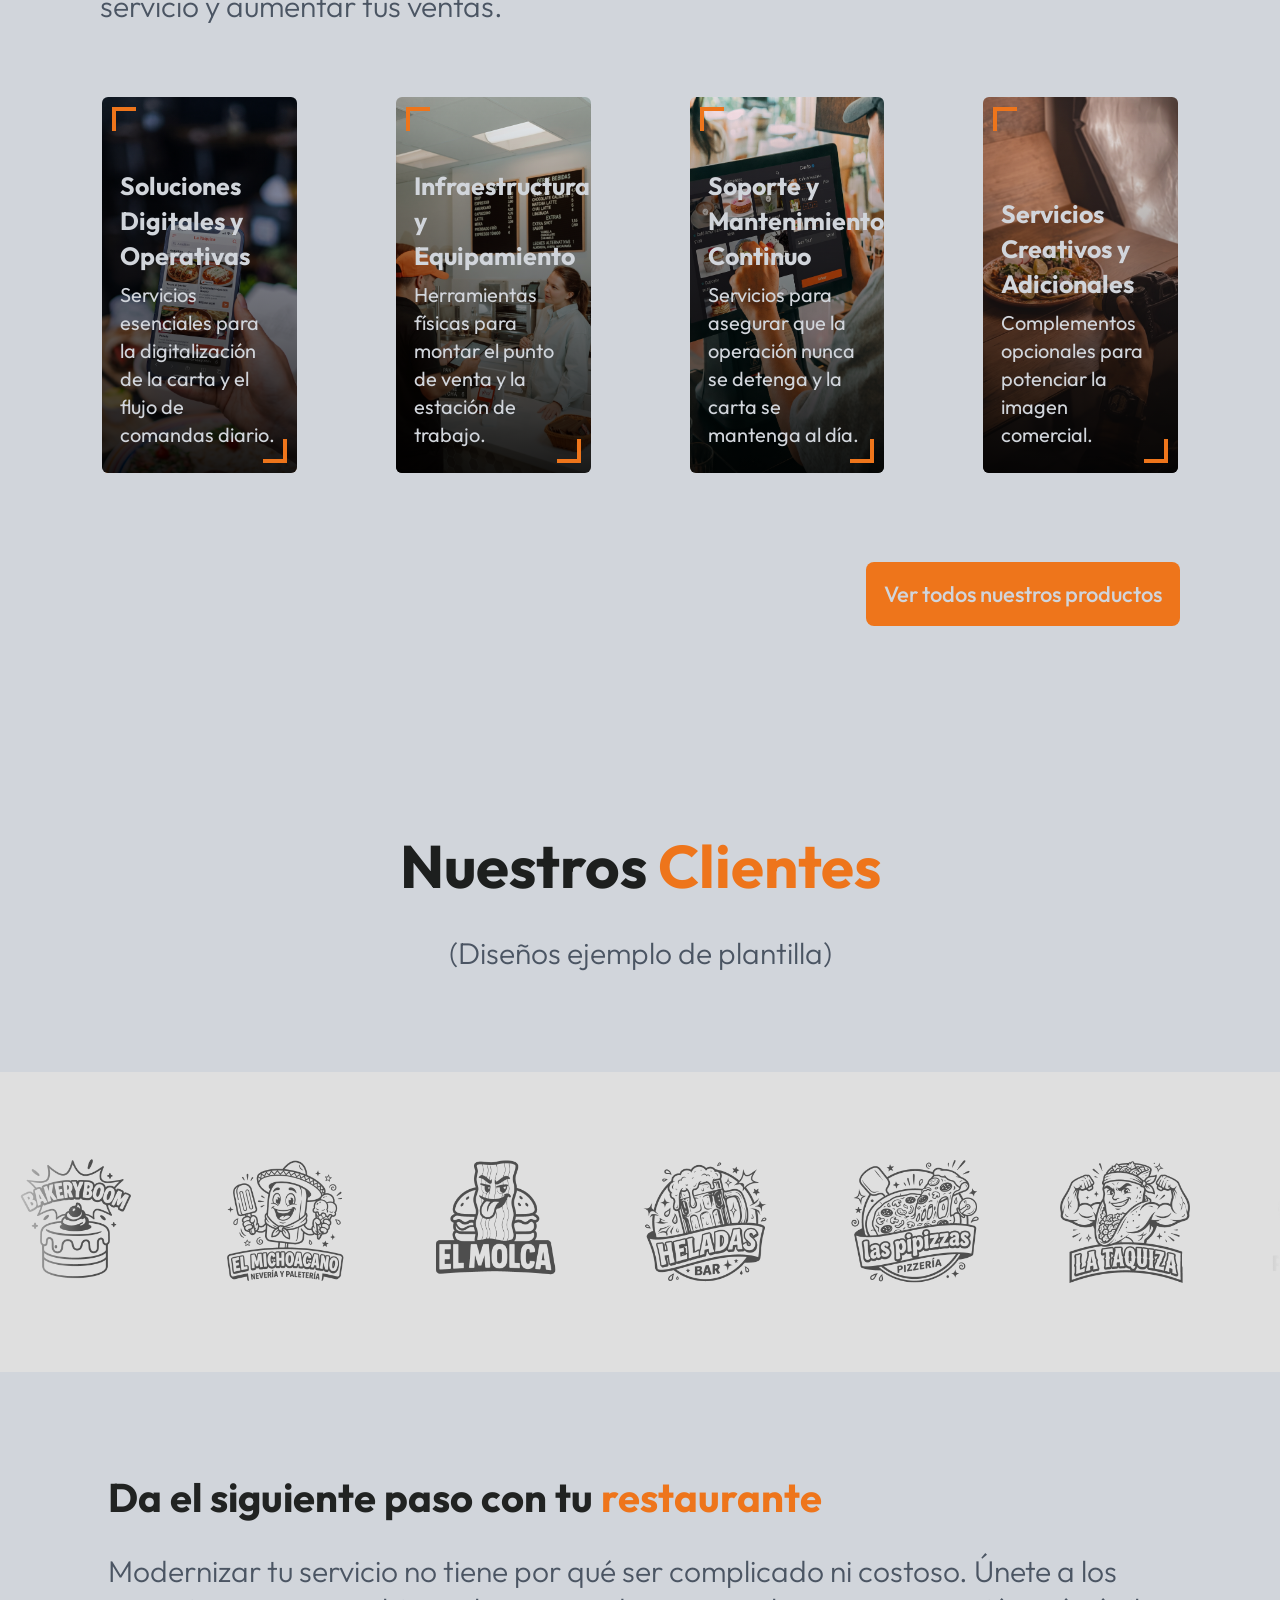
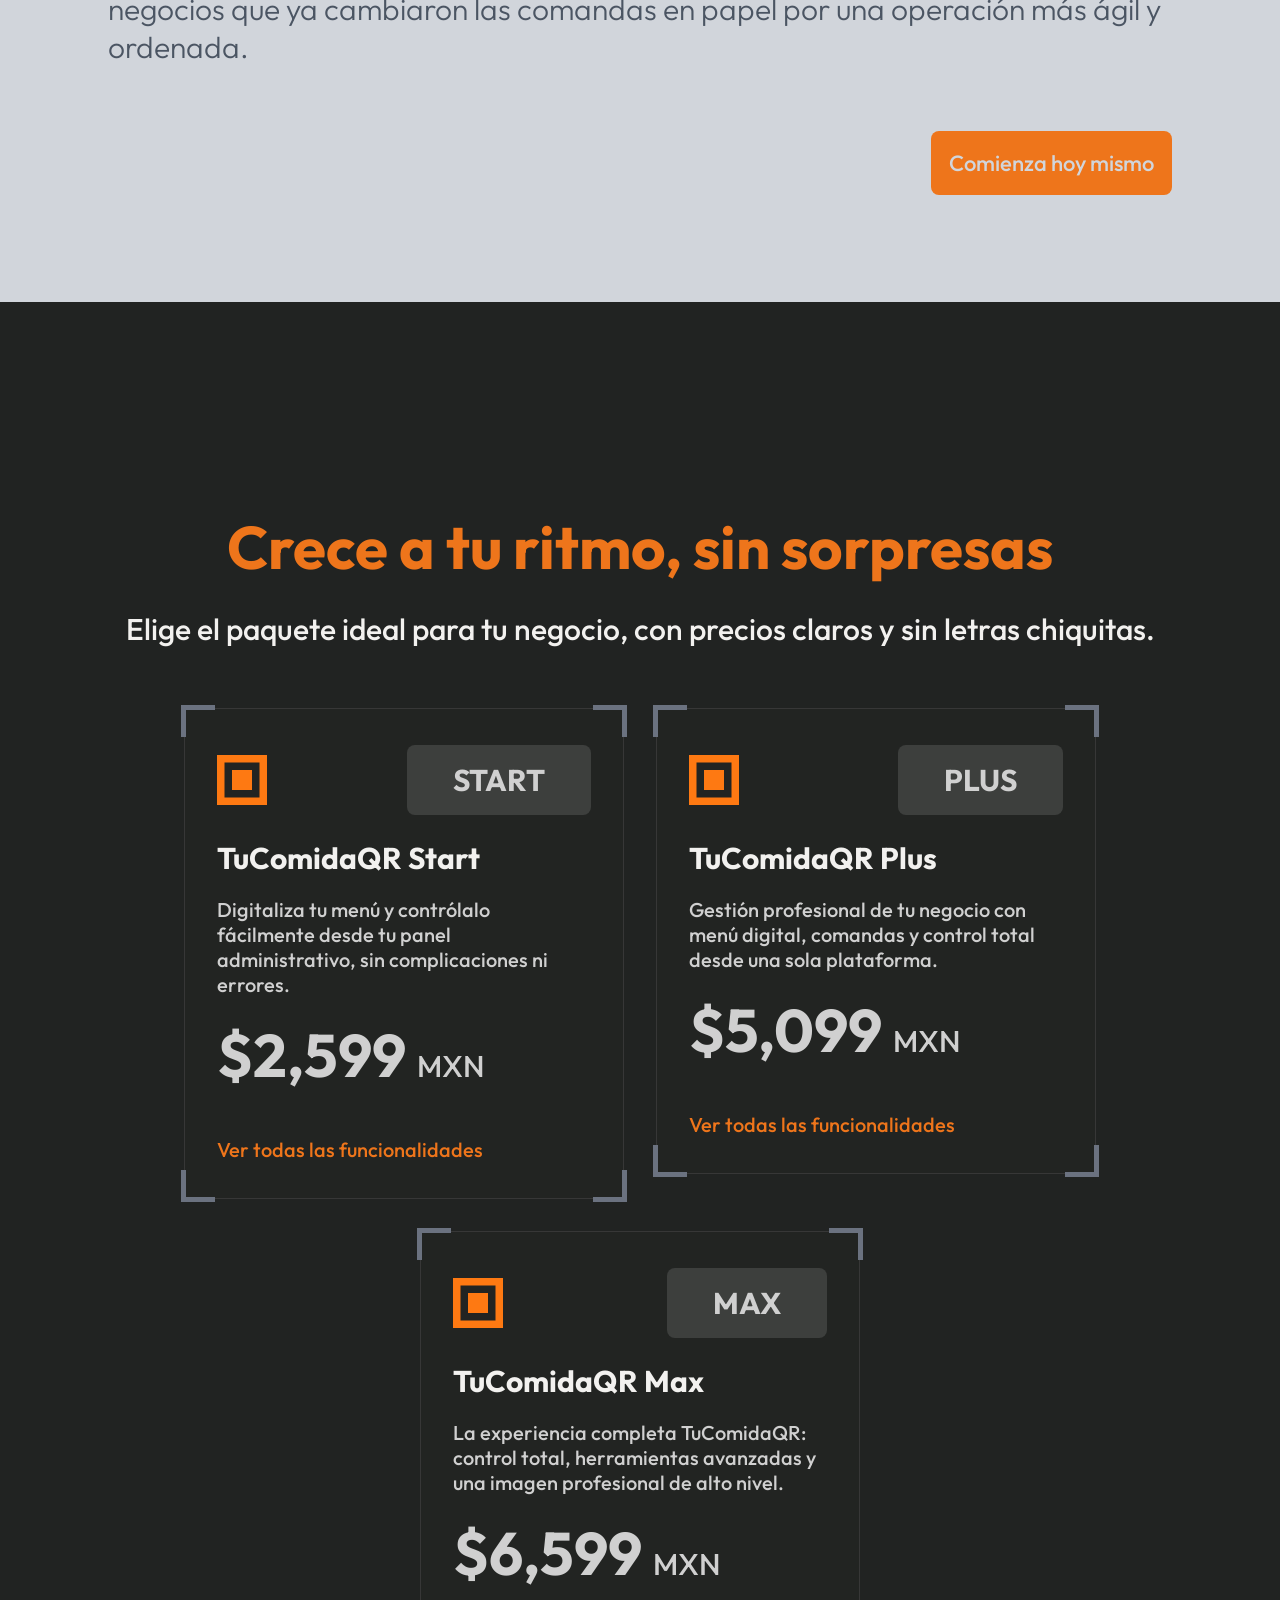
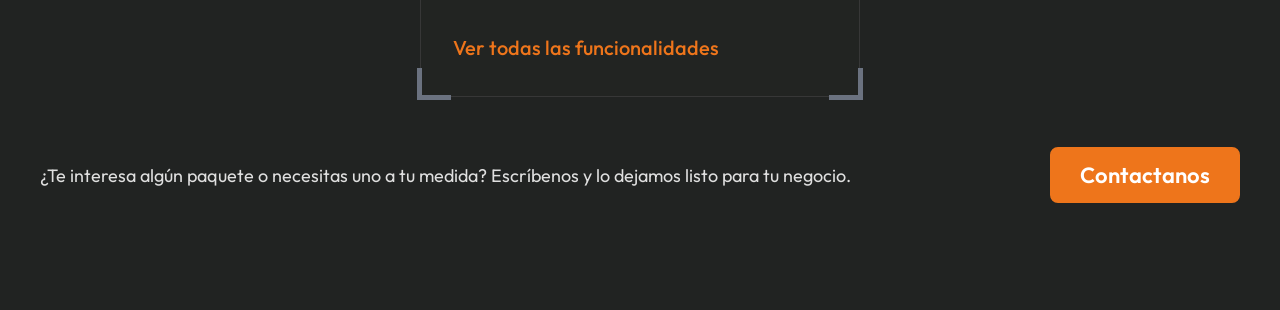
==== commit f3a8c496: "101126" ====
--- a/index.html
+++ b/index.html
@@ -5,6 +5,7 @@
     <meta charset="UTF-8">
     <meta name="viewport" content="width=device-width, initial-scale=1.0">
     <title>TuComidaQR</title>
+    <link rel="icon" href="imagenes\logoRecurso 1.webp">
     <link rel="stylesheet" href="styles.css">
     <link rel="preconnect" href="https://fonts.googleapis.com">
     <link rel="preconnect" href="https://fonts.gstatic.com" crossorigin>
@@ -24,7 +25,7 @@
                 <img src="imagenes\logoRecurso 1.webp" alt="Logo Tucomidaqr" class="logo">
             </div>
             <div class="nav-lado nav-der">
-                <a href="">PRECIOS</a>
+                <a href="#precios">PRECIOS</a>
                 <a href="">CONTACTO</a>
                 <a href="#nosotros">NOSOTROS</a>
             </div>
@@ -50,8 +51,8 @@
 
     <section class="about" id="nosotros">
         <div class="about-box">
-            <h2>SOBRE  <span class="marca">NOSOTROS</span></h2>
-            
+            <h2>SOBRE <span class="marca">NOSOTROS</span></h2>
+
             <p class="about-description">
                 En <span class="marca">TU COMIDA QR</span> hacemos que la gestión de tu restaurante sea más sencilla y
                 moderna.
@@ -111,10 +112,10 @@
             <div class="card-producto"> <img src="imagenes\img 1.jpg" alt="img1">
                 <div class="info-producto">
                     <div class="texto-normal">
-                    <p class="product">Soluciones Digitales y Operativas</p>
-                    <p class="p-info">Servicios esenciales para la digitalización de la carta y el flujo de comandas
-                        diario.
-                    </p>
+                        <p class="product">Soluciones Digitales y Operativas</p>
+                        <p class="p-info">Servicios esenciales para la digitalización de la carta y el flujo de comandas
+                            diario.
+                        </p>
                     </div>
                 </div>
             </div>
@@ -151,77 +152,168 @@
 
     </section>
 
-<section class="clients" id="clientes">
-    <div class="clients-text">
-        <h4 class="clients-title">
-            Nuestros <span class="marca">Clientes</span>
-        </h4>
-        <p>(Diseños ejemplo de plantilla)</p>
-    </div>
-
-    <div class="clients-carrusel">
-        <div class="carrusel-track">
-            <!-- Grupo 1 de logos -->
-            <div class="carrusel-group">
-                <img src="imagenes/B&W/webp/bakeryboom.webp" alt="Bakery Boom">
-                <img src="imagenes\B&W\webp\elmicho.webp" alt="elmicho">
-                <img src="imagenes\B&W\webp\elmolca.webp" alt="elmolca">
-                <img src="imagenes\B&W\webp\heladas.webp" alt="heladas">
-                <img src="imagenes\B&W\webp\lapipizzas.webp" alt="lapipizzas">
-                <img src="imagenes\B&W\webp\lataquiza.webp" alt="lataquiza">
-                <img src="imagenes\B&W\webp\pollolavuelta.webp" alt="pollo">
-                <img src="imagenes\B&W\webp\tadashi.webp" alt="tadashi">
-                <img src="imagenes\B&W\webp\yamelito.webp" alt="yamelito">
-            </div>
-
-            <!-- Grupo 2 (Copia exacta para el bucle infinito) -->
-            <div class="carrusel-group" aria-hidden="true">
-                <img src="imagenes/B&W/webp/bakeryboom.webp" alt="Bakery Boom">
-                <img src="imagenes\B&W\webp\elmicho.webp" alt="elmicho">
-                <img src="imagenes\B&W\webp\elmolca.webp" alt="elmolca">
-                <img src="imagenes\B&W\webp\heladas.webp" alt="heladas">
-                <img src="imagenes\B&W\webp\lapipizzas.webp" alt="lapipizzas">
-                <img src="imagenes\B&W\webp\lataquiza.webp" alt="lataquiza">
-                <img src="imagenes\B&W\webp\pollolavuelta.webp" alt="pollo">
-                <img src="imagenes\B&W\webp\tadashi.webp" alt="tadashi">
-                <img src="imagenes\B&W\webp\yamelito.webp" alt="yamelito">
-            </div>
-        </div>
-    </div>
-    <div class="client-invitation">
-        <p class="clients-sub">Da el siguiente paso con tu <span class="marca">restaurante</span><p>
-        <p class="sub-text">Modernizar tu servicio no tiene por qué ser complicado ni costoso. Únete a los negocios que ya cambiaron las comandas en papel por una operación más ágil y ordenada.</p>
-    </div>
-    <div class="btn-unete">
-        <a href="">Comienza hoy mismo</a>
-    </div>
-</section>
-
-<section class="packs" id="precios">
-
-    <h5>Crece a tu ritmo, sin sorpresas</h5>
-    <p class="packs-info">Elige el paquete ideal para tu negocio, con precios claros y sin letras chiquitas.</p>
+    <section class="clients" id="clientes">
+        <div class="clients-text">
+            <h4 class="clients-title">
+                Nuestros <span class="marca">Clientes</span>
+            </h4>
+            <p>(Diseños ejemplo de plantilla)</p>
+        </div>
+
+        <div class="clients-carrusel">
+            <div class="carrusel-track">
+                <!-- Grupo 1 de logos -->
+                <div class="carrusel-group">
+                    <img src="imagenes/B&W/webp/bakeryboom.webp" alt="Bakery Boom">
+                    <img src="imagenes\B&W\webp\elmicho.webp" alt="elmicho">
+                    <img src="imagenes\B&W\webp\elmolca.webp" alt="elmolca">
+                    <img src="imagenes\B&W\webp\heladas.webp" alt="heladas">
+                    <img src="imagenes\B&W\webp\lapipizzas.webp" alt="lapipizzas">
+                    <img src="imagenes\B&W\webp\lataquiza.webp" alt="lataquiza">
+                    <img src="imagenes\B&W\webp\pollolavuelta.webp" alt="pollo">
+                    <img src="imagenes\B&W\webp\tadashi.webp" alt="tadashi">
+                    <img src="imagenes\B&W\webp\yamelito.webp" alt="yamelito">
+                </div>
+
+                <!-- Grupo 2 (Copia exacta para el bucle infinito) -->
+                <div class="carrusel-group" aria-hidden="true">
+                    <img src="imagenes/B&W/webp/bakeryboom.webp" alt="Bakery Boom">
+                    <img src="imagenes\B&W\webp\elmicho.webp" alt="elmicho">
+                    <img src="imagenes\B&W\webp\elmolca.webp" alt="elmolca">
+                    <img src="imagenes\B&W\webp\heladas.webp" alt="heladas">
+                    <img src="imagenes\B&W\webp\lapipizzas.webp" alt="lapipizzas">
+                    <img src="imagenes\B&W\webp\lataquiza.webp" alt="lataquiza">
+                    <img src="imagenes\B&W\webp\pollolavuelta.webp" alt="pollo">
+                    <img src="imagenes\B&W\webp\tadashi.webp" alt="tadashi">
+                    <img src="imagenes\B&W\webp\yamelito.webp" alt="yamelito">
+                </div>
+            </div>
+        </div>
+        <div class="client-invitation">
+            <p class="clients-sub">Da el siguiente paso con tu <span class="marca">restaurante</span>
+            <p>
+            <p class="sub-text">Modernizar tu servicio no tiene por qué ser complicado ni costoso. Únete a los negocios
+                que ya cambiaron las comandas en papel por una operación más ágil y ordenada.</p>
+        </div>
+        <div class="btn-unete">
+            <a href="">Comienza hoy mismo</a>
+        </div>
+    </section>
+
+    <section class="packs" id="precios">
+
+        <h5>Crece a tu ritmo, sin sorpresas</h5>
+        <p class="packs-info">Elige el paquete ideal para tu negocio, con precios claros y sin letras chiquitas.</p>
+<div class="packs-container">
+        <!--START-->
+        <article class="card-pack" data-plan="start">
+            <div class="top-pack">
+                <div class="id-elements">
+                    <img src="CUADRO-SUPERIOR.webp" alt="cuadro">
+                    <div class="pack-id">START</div>
+                </div>
+
+                <div class="pack-name"><span class="tuco">TuComidaQR</span> Start</div>
+                <div class="pack-info">
+                    Digitaliza tu menú y contrólalo fácilmente desde tu panel administrativo, sin complicaciones ni
+                    errores.
+                    <div class="price">
+                        <p class="info-price">$2,599 <span class="price-moneda">MXN</span></p>
+                    </div>
+                </div>
+            </div>
+            <!-- Contenedor que se desplegará al hacer clic -->
+            <div class="pack-features">
+                <ul class="features-list">
+                    <li>Menú Digital Interactivo (hasta 60 productos) – $1,400 MXN</li>
+                    <li>Enlace QR listo para impresión</li>
+                    <li>Panel Administrativo – $1,200 MXN</li>
+                    <li>Primer mes de mantenimiento — Gratuito</li>
+                    <li>Mantenimiento bimestral (opcional): $300 MXN</li>
+                    <li>Pago anual después del primer año: $1,800 MXN</li>
+                </ul>
+            </div>
+            <div class="action-pack">
+                <button class="pack-more" type="button" aria-expanded="false">Ver todas las funcionalidades</button>
+            </div>
+        </article>
+
+        <!--PLUS-->
+
+        <article class="card-pack" data-plan="plus">
+            <div class="top-pack">
+                <div class="id-elements">
+                    <img src="CUADRO-SUPERIOR.webp" alt="cuadro">
+                    <div class="pack-id">PLUS</div>
+                </div>
+
+                <div class="pack-name"><span class="tuco">TuComidaQR</span> Plus</div>
+                <div class="pack-info">
+                    Gestión profesional de tu negocio con menú digital, comandas y control total desde una sola plataforma.
+                    <div class="price">
+                        <p class="info-price">$5,099 <span class="price-moneda">MXN</span></p>
+                    </div>
+                </div>
+            </div>
+            <!-- Contenedor que se desplegará al hacer clic -->
+            <div class="pack-features">
+                <ul class="features-list">
+                    <li>Sistema de Comandas Personalizado – $2,200 MXN</li>
+                    <li>Menú Digital Interactivo (80 productos) – $1,500 MXN</li>
+                    <li>Enlace QR listo para impresión</li>
+                    <li>Panel Administrativo del Menú Digital – $1,400 MXN</li>
+                    <li>Primer mes de mantenimiento — Gratuito</li>
+                    <li>Mantenimiento bimestral (opcional): $300 MXN</li>
+                    <li>Pago anual después del primer año: $3,600 MXN</li>
+                </ul>
+            </div>
+            <div class="action-pack">
+                <button class="pack-more" type="button" aria-expanded="false">Ver todas las funcionalidades</button>
+            </div>
+        </article>
+
+
+        <!--MAX-->
+
+                <article class="card-pack" data-plan="max">
+            <div class="top-pack">
+                <div class="id-elements">
+                    <img src="CUADRO-SUPERIOR.webp" alt="cuadro">
+                    <div class="pack-id">MAX</div>
+                </div>
+
+                <div class="pack-name"><span class="tuco">TuComidaQR</span> Max</div>
+                <div class="pack-info">
+                    La experiencia completa TuComidaQR: control total, herramientas avanzadas y una imagen profesional de alto nivel.
+                    <div class="price">
+                        <p class="info-price">$6,599 <span class="price-moneda">MXN</span></p>
+                    </div>
+                </div>
+            </div>
+            <!-- Contenedor que se desplegará al hacer clic -->
+            <div class="pack-features">
+                <ul class="features-list">
+                    <li>Sistema de Comandas Personalizado – $2,600 MXN</li>
+                    <li>Menú Digital Interactivo (120 productos) – $1,500 MXN</li>
+                    <li>Enlace QR listo para impresión</li>
+                    <li>Panel Administrativo del Menú Digital – $1,800 MXN</li>
+                    <li>Sesión de Fotografía (50 fotos) – $700 MXN</li>
+                    <li>3 meses de mantenimiento (sin incluir el mes de contratación) — Gratuito</li>
+                    <li>Mantenimiento bimestral (opcional): $300 MXN</li>
+                    <li>Pago anual después del primer año: $4,800 MXN</li>
+                </ul>
+            </div>
+            <div class="action-pack">
+                <button class="pack-more" type="button" aria-expanded="false">Ver todas las funcionalidades</button>
+            </div>
+        </article>
+</div>
+
+<div class="pack-medida">
+    <p>¿Te interesa algún paquete o necesitas uno a tu medida? Escríbenos y lo dejamos listo para tu negocio.</p> <a href="">Contactanos</a>
     
-    <article class="card-pack" data-plan="start">
-        <div class="top-pack">
-            <div class="id-elements">
-                <img src="CUADRO-SUPERIOR.webp" alt="cuadro">
-            <div class="pack-id">START</div>
-            </div>
-            
-            <div class="pack-name">TuComidaQR Start</div>
-            <div class="pack-info">
-                Digitaliza tu menú y contrólalo fácilmente desde tu panel administrativo, sin complicaciones ni errores. 
-                <span class="info-price">$2,599</span>
-                <span class="price-moneda">MXN</span>
-            </div>
-        </div>
-        <div class="action-pack">
-            <button class="pack-more" type="button" aria-expanded="false">Ver todas las funcionalidades</button>
-        </div>
-    </article>
-
-</section>
+</div>
+    </section>
 
 
     <div aria-hidden="true" class="home-progressive-blur">
@@ -242,7 +334,8 @@
         <span class="home-progressive-blur__layer"
             style="z-index:8;backdrop-filter:blur(calc(64px * var(--pblur-scale, 1)));-webkit-backdrop-filter:blur(calc(64px * var(--pblur-scale, 1)));-webkit-mask-image:linear-gradient(to bottom, rgba(0,0,0,0) 87.5%, rgba(0,0,0,1) 100%);mask-image:linear-gradient(to bottom, rgba(0,0,0,0) 87.5%, rgba(0,0,0,1) 100%)"></span>
     </div>
+
+    <script src="script.js"></script>
 </body>
-</body>
 
 </html>
--- a/styles.css
+++ b/styles.css
@@ -36,10 +36,10 @@
 }
 
 .qr-accent-line {
-  width: 45px;
-  height: 4px;
-  background-color: #EE751B;
-  margin: 0.75rem 0 1rem 0;
+    width: 45px;
+    height: 4px;
+    background-color: #EE751B;
+    margin: 0.75rem 0 1rem 0;
 }
 
 /* NAVBAR */
@@ -56,7 +56,7 @@
     top: 0;
     left: 0;
     z-index: 1000;
-    box-shadow: 0   4px 20px rgba(0, 0, 0, 0.4);
+    box-shadow: 0 4px 20px rgba(0, 0, 0, 0.4);
 }
 
 .nav-lado {
@@ -104,6 +104,7 @@
     color: #212322;
     transition: 0.25s;
 
+
 }
 
 /* HERO SECTION */
@@ -192,24 +193,28 @@
     background-color: #EE751B;
     color: #FFFFFF;
     border: 3px solid #EE751B;
+    
 }
 
 .btn-demo:hover {
     background-color: transparent;
     color: #EE751B;
-    transition: 0.25s;
+    transition: 0.50s;
+    transform: translateY(-5px);
 }
 
 .btn-cliente {
     border: 3px solid #F9E03D;
     background-color: #F9E03D;
     color: #212322;
+    
 }
 
 .btn-cliente:hover {
     background-color: transparent;
     color: #F9E03D;
-    transition: 0.25s;
+    transition: 0.5s;
+    transform: translateY(-5px);
 }
 
 /* ABOUT SECTION */
@@ -258,14 +263,14 @@
 }
 
 .mision-vision p {
-    font-size: clamp(25px, 1.2vw, 30px);
+    font-size: 40px;
     font-weight: 500;
     line-height: 1.6;
     color: #d1d5db;
 }
 
 .mision-vision .frase {
-    font-size: clamp(28px, 3vw, 42px);
+    font-size: 55px;
     font-weight: 700;
     color: #EE751B;
     margin-top: 0;
@@ -275,7 +280,7 @@
     display: flex;
     align-items: center;
     justify-content: space-between;
-    gap: clamp(30px, 5vw, 60px);
+    gap: 60px;
     width: 100%;
     margin-bottom: 70px;
 }
@@ -290,12 +295,12 @@
     flex: 1;
     display: flex;
     justify-content: flex-end;
-    max-width: 380px;
+    max-width: 500px;
 }
 
 .img-mision img {
     width: 100%;
-    max-width: 380px;
+    max-width: 500px;
     height: auto;
     object-fit: cover;
     display: block;
@@ -305,7 +310,7 @@
     display: flex;
     align-items: center;
     justify-content: space-between;
-    gap: clamp(30px, 5vw, 60px);
+    gap: 60px;
     width: 100%;
 }
 
@@ -320,12 +325,12 @@
     flex: 1;
     display: flex;
     justify-content: flex-start;
-    max-width: 380px;
+    max-width: 500px;
 }
 
 .img-vision img {
     width: 100%;
-    max-width: 380px;
+    max-width: 500px;
     height: auto;
     object-fit: cover;
     display: block;
@@ -336,20 +341,20 @@
     background-color: #d1d5db;
     width: 100%;
     margin: 0;
-    padding: 100px clamp(20px, 6vw, 100px);
+    padding: 100px 100px;
     color: #212322;
     padding-bottom: 0;
 }
 
 .productos-title {
-    font-size: clamp(58px, 4vw, 60px);
+    font-size: 60px;
     font-weight: 700;
     margin-top: 0;
     margin-bottom: 70px;
 }
 
 .productos-sub {
-    font-size: clamp(28px, 1.4vw, 30px);
+    font-size: 30px;
     font-weight: 300;
     margin-top: 0;
     margin-bottom: 70px;
@@ -359,7 +364,7 @@
 .img-productos {
     display: grid;
     grid-template-columns: repeat(4, 1fr);
-    gap: clamp(95px, 2vw, 95px);
+    gap: 95px;
     width: 100%;
     max-width: 1705px;
     margin: 0 auto;
@@ -384,7 +389,8 @@
     position: absolute;
     width: 24px;
     height: 24px;
-    border-color: #EE751B; /* Ajusta al tono exacto de tu naranja */
+    border-color: #EE751B;
+    /* Ajusta al tono exacto de tu naranja */
     border-style: solid;
     pointer-events: none;
     z-index: 10;
@@ -428,6 +434,7 @@
 
 
 }
+
 .card-producto:hover img {
 
     transform: scale(1.05);
@@ -449,25 +456,26 @@
 }
 
 .info-producto .product {
-    font-size: clamp(23px, 1vm, 25px);
+    font-size: 25px;
     font-weight: 700;
     margin-bottom: 7px;
 }
 
 .info-producto p {
-    font-size: clamp(18px, 1vw, 20px);
+    font-size: 20px;
     font-weight: 400;
     line-height: 1.4;
     color: #d1d5db;
     margin: 0;
 }
 
-.btn-products{
+.btn-products {
     margin-top: 65px;
     text-align: right;
 }
 
-.btn-products a{
+.btn-products a {
+    display: inline-block;
     font-weight: 500;
     background-color: #EE751B;
     text-decoration: none;
@@ -475,36 +483,38 @@
     border-radius: 8px;
     color: #d1d5db;
     padding: 15px;
-    font-size: 20px;
+    font-size: 22px;
     margin-top: 22px;
-}
-
-.btn-products a:hover{
+    transition: 0.50s;
+}
+
+.btn-products a:hover {
     background-color: transparent;
     border: 3px solid #EE751B;
     color: #EE751B;
-    transition: 0.25s;
-
-}
-
-.clients{
+    transform: translateY(-5px);
+
+
+}
+
+.clients {
     background-color: #d1d5db;
     width: 100%;
     min-height: 640px;
-    padding: 172px 108px;
+    padding: 107px 108px;
     max-width: 100%;
     box-sizing: border-box;
     display: block;
     padding-top: 200px;
 
-    
-}
-
-.clients-text{
+
+}
+
+.clients-text {
     text-align: center;
 }
 
-.clients-title{
+.clients-title {
     font-size: 60px;
     margin-top: 2px;
     font-weight: 700;
@@ -512,9 +522,9 @@
     color: #1D1F1E;
 }
 
-.clients-text p{
+.clients-text p {
     font-size: 30px;
-    font-weight: 500;
+    font-weight: 300;
     margin-bottom: 100px;
     color: #4b5563;
 }
@@ -578,12 +588,14 @@
     align-items: center;
     justify-content: space-around;
     gap: 60px;
-    padding-right: 60px; /* Mantiene la misma distancia entre el último logo y el primero del siguiente grupo */
+    padding-right: 60px;
+    /* Mantiene la misma distancia entre el último logo y el primero del siguiente grupo */
     height: 100%;
 }
 
 .carrusel-group img {
-    height: 150px; /* Puedes subir o bajar la altura de los logos según cómo luzcan en 504px */
+    height: 150px;
+    /* Puedes subir o bajar la altura de los logos según cómo luzcan en 504px */
     width: auto;
     object-fit: contain;
     display: block;
@@ -602,13 +614,14 @@
     0% {
         transform: translateX(0);
     }
+
     100% {
         transform: translateX(-50%);
     }
 }
 
 
-.clients-sub{
+.clients-sub {
     font-size: 40px;
     font-weight: 700;
     color: #212322;
@@ -617,20 +630,22 @@
     text-align: left;
 }
 
-.sub-text{
+.sub-text {
     font-size: 30px;
     font-weight: 300;
     color: #4b5563;
     text-align: left;
 }
 
-.btn-unete{
+.btn-unete {
     margin-top: 65px;
     text-align: right;
-}
-
-.btn-unete a{
-    font-size: 20px;
+    
+}
+
+.btn-unete a {
+    display: inline-block;
+    font-size: 22px;
     font-weight: 500;
     background-color: #EE751B;
     text-decoration: none;
@@ -638,29 +653,32 @@
     border-radius: 8px;
     color: #d1d5db;
     padding: 15px;
-}
-
-.btn-unete a:hover{
+    transition: 0.5s;
+    
+}
+
+.btn-unete a:hover {
     background-color: transparent;
     border: 3px solid #EE751B;
     color: #EE751B;
-    transition: 0.25s;
-}
-
-.packs{
+    transform: translateY(-5px);
+}
+
+.packs {
     background-color: #212322;
-    padding-top: 107px;
-}
-
-.packs h5{
+    padding: 107px 0;
+}
+
+.packs h5 {
     font-size: 60px;
     font-weight: 700;
     color: #EE751B;
-    text-align: center;   
+    text-align: center;
     margin-bottom: 0;
 }
 
-.packs-info{
+
+.packs-info {
     font-size: 30px;
     font-weight: 500;
     color: #F2F1EF;
@@ -668,14 +686,41 @@
     margin-top: 25px;
 }
 
+.packs-container {
+    display: flex;
+    justify-content: center;
+    /* Centra las 3 tarjetas en la pantalla */
+    align-items: flex-start;
+    /* Permite que crezcan hacia abajo sin estirar las demás */
+    gap: 32px;
+    /* Espacio uniforme entre tarjetas */
+    width: 100%;
+    max-width: 1550px;
+    /* Ancho máximo para pantallas grandes */
+    margin: 60px auto 0 auto;
+    /* Margen superior y centrado horizontal */
+    padding: 0 24px;
+    box-sizing: border-box;
+    flex-wrap: wrap;
+    /* En pantallas más chicas caerán una debajo de otra */
+}
+
 .card-pack {
     position: relative;
-    width: 480px;
-    height: 450px;
+    width: 100%;
+    max-width: 440px;
+    /* Reemplaza el width fijo de 480px para que quepan las 3 */
+    min-height: 450px;
+    height: auto;
     background-color: #222422;
     border: 1px solid #373737;
     padding: 36px 32px;
     box-sizing: border-box;
+    display: flex;
+    flex-direction: column;
+    justify-content: space-between;
+    transition: transform 0.3s ease, border-color 0.3s ease, min-height 0.35s ease;
+    margin: 0;
 }
 
 /* Variables para controlar las 4 esquinas */
@@ -685,73 +730,209 @@
     position: absolute;
     left: -4px;
     right: -4px;
-    height: 32px;              /* Alto del bracket vertical */
+    height: 32px;
     pointer-events: none;
     z-index: 2;
 
-    --c-corner: #6b7280;       /* Color gris de las esquinas */
-    --w-corner: 34px;          /* Largo de la barra horizontal */
-    --t-corner: 5px;           /* Grosor de la línea */
+    --c-corner: #6b7280;
+    --w-corner: 34px;
+    --t-corner: 5px;
+    transition: all 0.3s ease;
 }
 
 /* Esquinas Superiores (Izquierda y Derecha) */
 .card-pack::before {
     top: -4px;
-    background: 
-        /* Sup. Izquierda: barra horizontal */
+    background:
         linear-gradient(var(--c-corner), var(--c-corner)) top left / var(--w-corner) var(--t-corner) no-repeat,
-        /* Sup. Izquierda: barra vertical */
         linear-gradient(var(--c-corner), var(--c-corner)) top left / var(--t-corner) 100% no-repeat,
-        /* Sup. Derecha: barra horizontal */
         linear-gradient(var(--c-corner), var(--c-corner)) top right / var(--w-corner) var(--t-corner) no-repeat,
-        /* Sup. Derecha: barra vertical */
         linear-gradient(var(--c-corner), var(--c-corner)) top right / var(--t-corner) 100% no-repeat;
 }
 
 /* Esquinas Inferiores (Izquierda y Derecha) */
 .card-pack::after {
     bottom: -4px;
-    background: 
-        /* Inf. Izquierda: barra horizontal */
+    background:
         linear-gradient(var(--c-corner), var(--c-corner)) bottom left / var(--w-corner) var(--t-corner) no-repeat,
-        /* Inf. Izquierda: barra vertical */
         linear-gradient(var(--c-corner), var(--c-corner)) bottom left / var(--t-corner) 100% no-repeat,
-        /* Inf. Derecha: barra horizontal */
         linear-gradient(var(--c-corner), var(--c-corner)) bottom right / var(--w-corner) var(--t-corner) no-repeat,
-        /* Inf. Derecha: barra vertical */
         linear-gradient(var(--c-corner), var(--c-corner)) bottom right / var(--t-corner) 100% no-repeat;
 }
 
-.id-elements{
+.card-pack:hover::before,
+.card-pack:hover::after {
+    --c-corner: #EE751B;
+    --w-corner: 46px;
+    height: 44px;
+}
+
+.card-pack:hover {
+    transform: translateY(-10px);
+    border-color: #4a4a4a;
+}
+
+.id-elements {
     display: flex;
     align-items: center;
-    justify-content: space-between; /* Empuja el cuadrado a la izquierda y START a la derecha */
+    justify-content: space-between;
     width: 100%;
     margin-bottom: 24px;
 }
 
-.pack-id{
-   color: #D0D0D0;
-   font-size: 30px; 
-   font-weight: 700;
-   border: 1px solid transparent;
-   border-radius: 8px;
-   background-color: #3D3F3D;
-   padding: 15px 45px;
-}
-
-.id-elements img{
+.pack-id {
+    color: #D0D0D0;
+    font-size: 30px;
+    font-weight: 700;
+    border: 1px solid transparent;
+    border-radius: 8px;
+    background-color: #3D3F3D;
+    padding: 15px 45px;
+    transition: all 0.3s ease;
+}
+
+.card-pack:hover .pack-id {
+    color: #EE751B;
+    background-color: #413021;
+    border-color: #EE751B;
+}
+
+.id-elements img {
     width: 50px;
 }
 
-.pack-name{
+.pack-name {
     color: #F2F1EF;
     font-size: 30px;
     font-weight: 700;
-}
-
-.pack-info{
+    margin: 20px 0;
+}
+
+.card-pack:hover .tuco {
+    color: #EE751B;
+}
+
+.pack-info {
     color: #D0D0D0;
     font-size: 20px;
-    font: 500;
+    font-weight: 500;
+}
+
+.info-price {
+    font-size: 60px;
+    font-weight: 700;
+    margin: 20px 0;
+}
+
+.price-moneda {
+    font-size: 30px;
+    font-weight: 500;
+}
+
+/* --- SECCIÓN DESPLEGABLE DE FUNCIONALIDADES --- */
+.pack-features {
+    max-height: 0;
+    opacity: 0;
+    overflow: hidden;
+    transition: max-height 0.4s cubic-bezier(0.4, 0, 0.2, 1), opacity 0.3s ease, margin 0.3s ease;
+    margin: 0;
+}
+
+.features-list {
+    list-style: none;
+    padding: 0;
+    margin: 16px 0 0 0;
+    border-top: 1px solid #373737;
+    padding-top: 18px;
+    display: flex;
+    flex-direction: column;
+    gap: 12px;
+}
+
+.features-list li {
+    color: #D0D0D0;
+    font-size: 17px;
+    font-weight: 400;
+    line-height: 1.4;
+    display: flex;
+    align-items: center;
+    gap: 10px;
+}
+
+.features-list li::before {
+    content: "■";
+    color: #EE751B;
+    font-size: 11px;
+}
+
+/* Tarjeta en estado expandido */
+.card-pack.is-expanded .pack-features {
+    max-height: 400px;
+    opacity: 1;
+    margin-top: 16px;
+    margin-bottom: 20px;
+}
+
+
+/* --- BOTÓN DE ACCIÓN --- */
+.action-pack {
+    margin-top: 24px;
+}
+
+.pack-more {
+    background-color: transparent;
+    border: none;
+    color: #EE751B;
+    font-family: 'Outfit', sans-serif;
+    font-size: 20px;
+    font-weight: 500;
+    margin: 0;
+    padding: 0;
+    cursor: pointer;
+    transition: color 0.2s ease, text-decoration 0.2s ease;
+}
+
+.pack-more:hover {
+    color: #FFFFFF;
+}
+
+.pack-medida{
+display: flex;
+    justify-content: space-between; /* Empuja el texto a la izquierda y el botón a la derecha */
+    align-items: center;             /* Los alinea verticalmente al centro */
+    gap: 24px;
+    width: 100%;
+    max-width: 1450px;               /* Ajusta al ancho de tu contenedor de tarjetas */
+    margin: 50px auto 0 auto;
+    padding: 0 clamp(20px, 4vw, 40px);
+    box-sizing: border-box;
+}
+
+.pack-medida p{
+    color: #DFDFDF;
+    font-size: clamp(18px, 1.4vw, 22px);
+    font-weight: 400;
+    margin: 0;
+    line-height: 1.4;
+}
+
+.pack-medida a{
+display: inline-block;
+    white-space: nowrap;             /* Evita que la palabra se parta en dos líneas */
+    background-color: #EE751B;
+    color: #FFFFFF;
+    text-decoration: none;
+    font-size: 22px;
+    font-weight: 600;
+    padding: 12px 28px;
+    border-radius: 8px;
+    border: 2px solid #EE751B;
+    transition: 0.5s;
+    
+}
+
+.pack-medida a:hover{
+background-color: transparent;
+    color: #EE751B;
+    transform: translateY(-3px);
 }
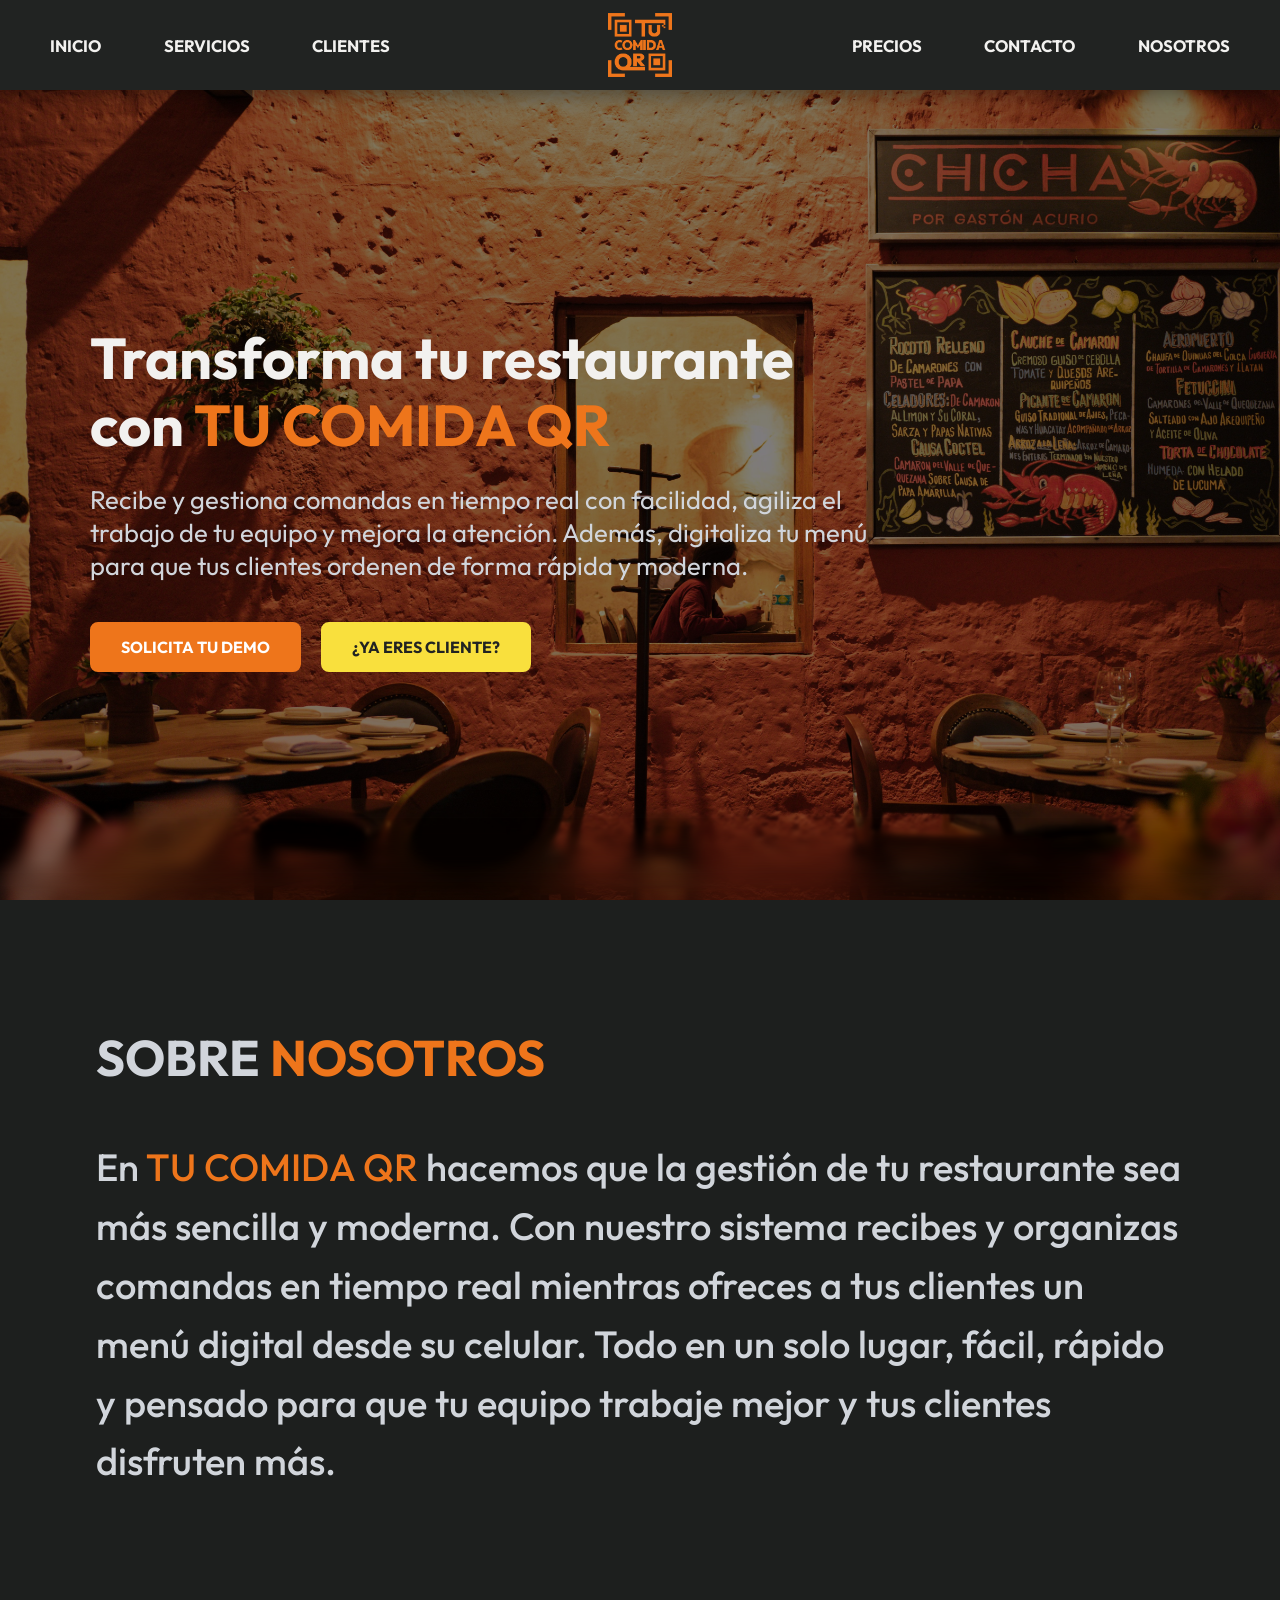
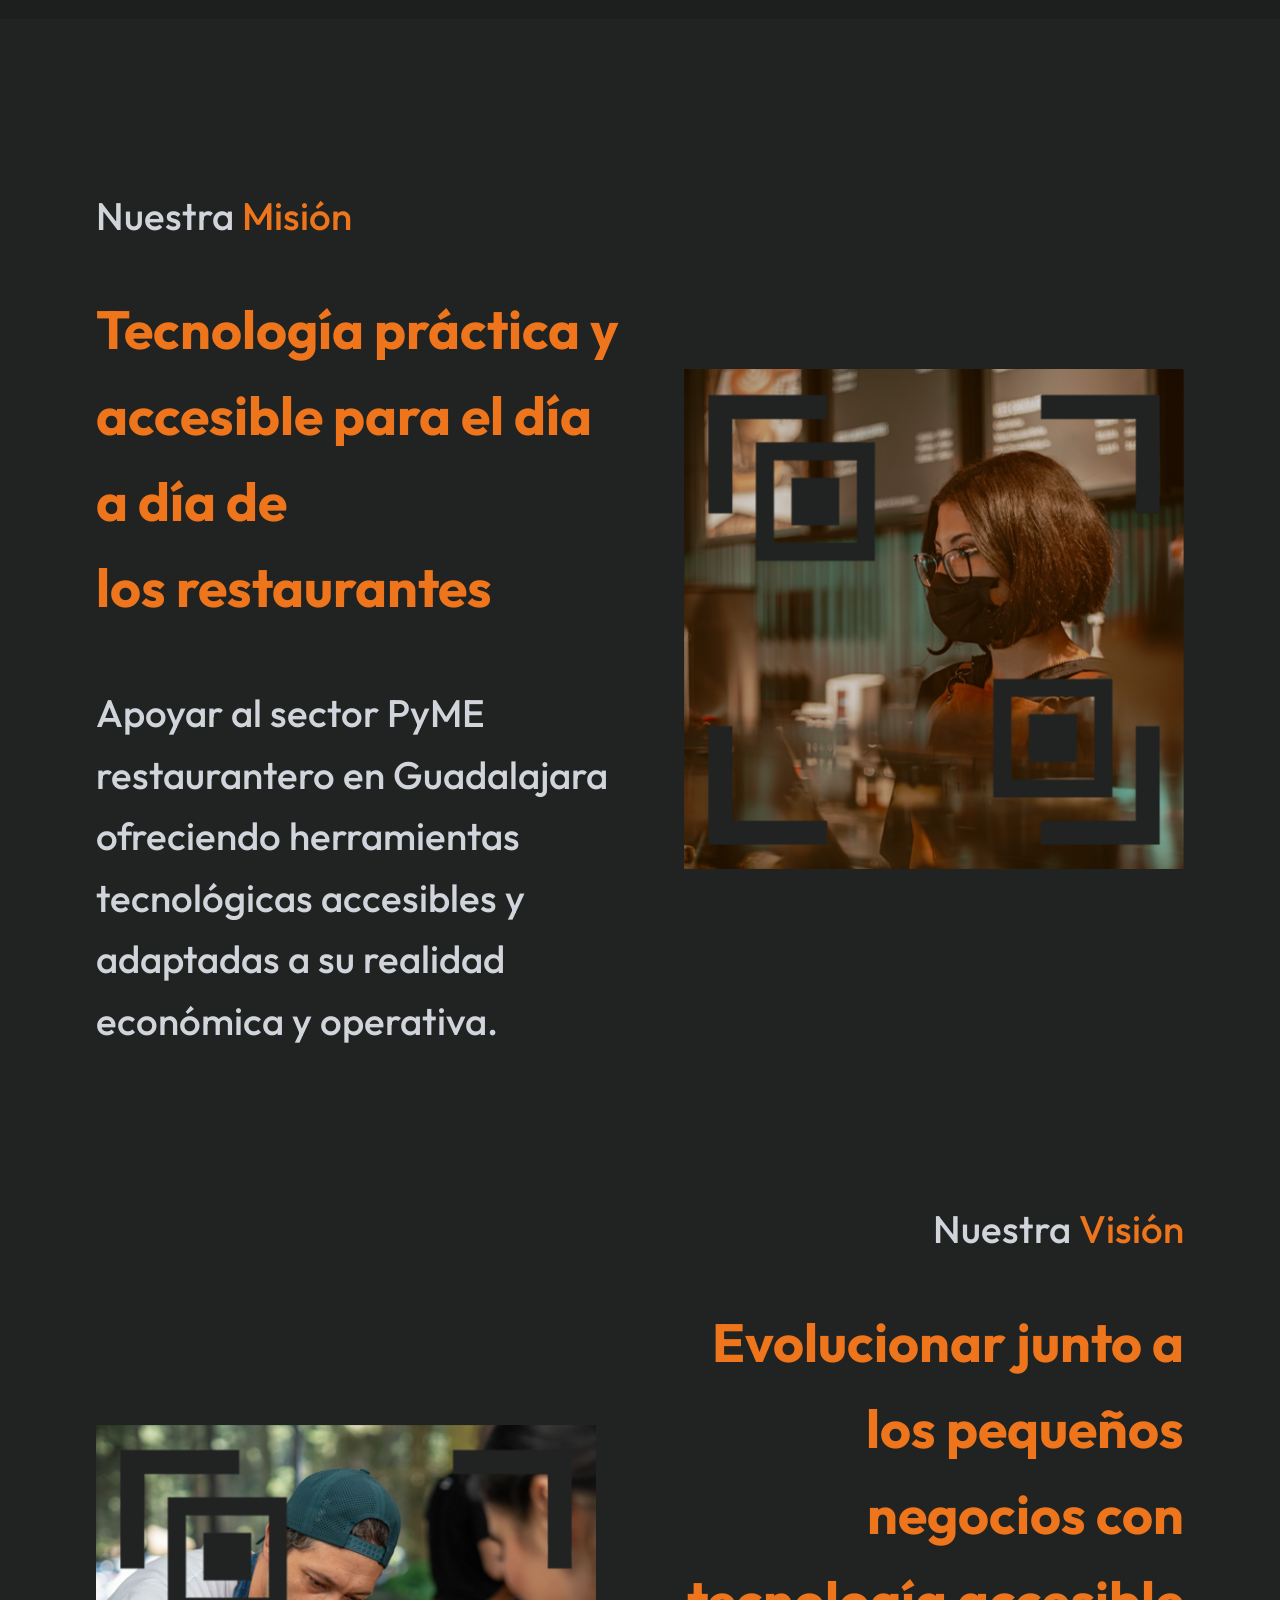
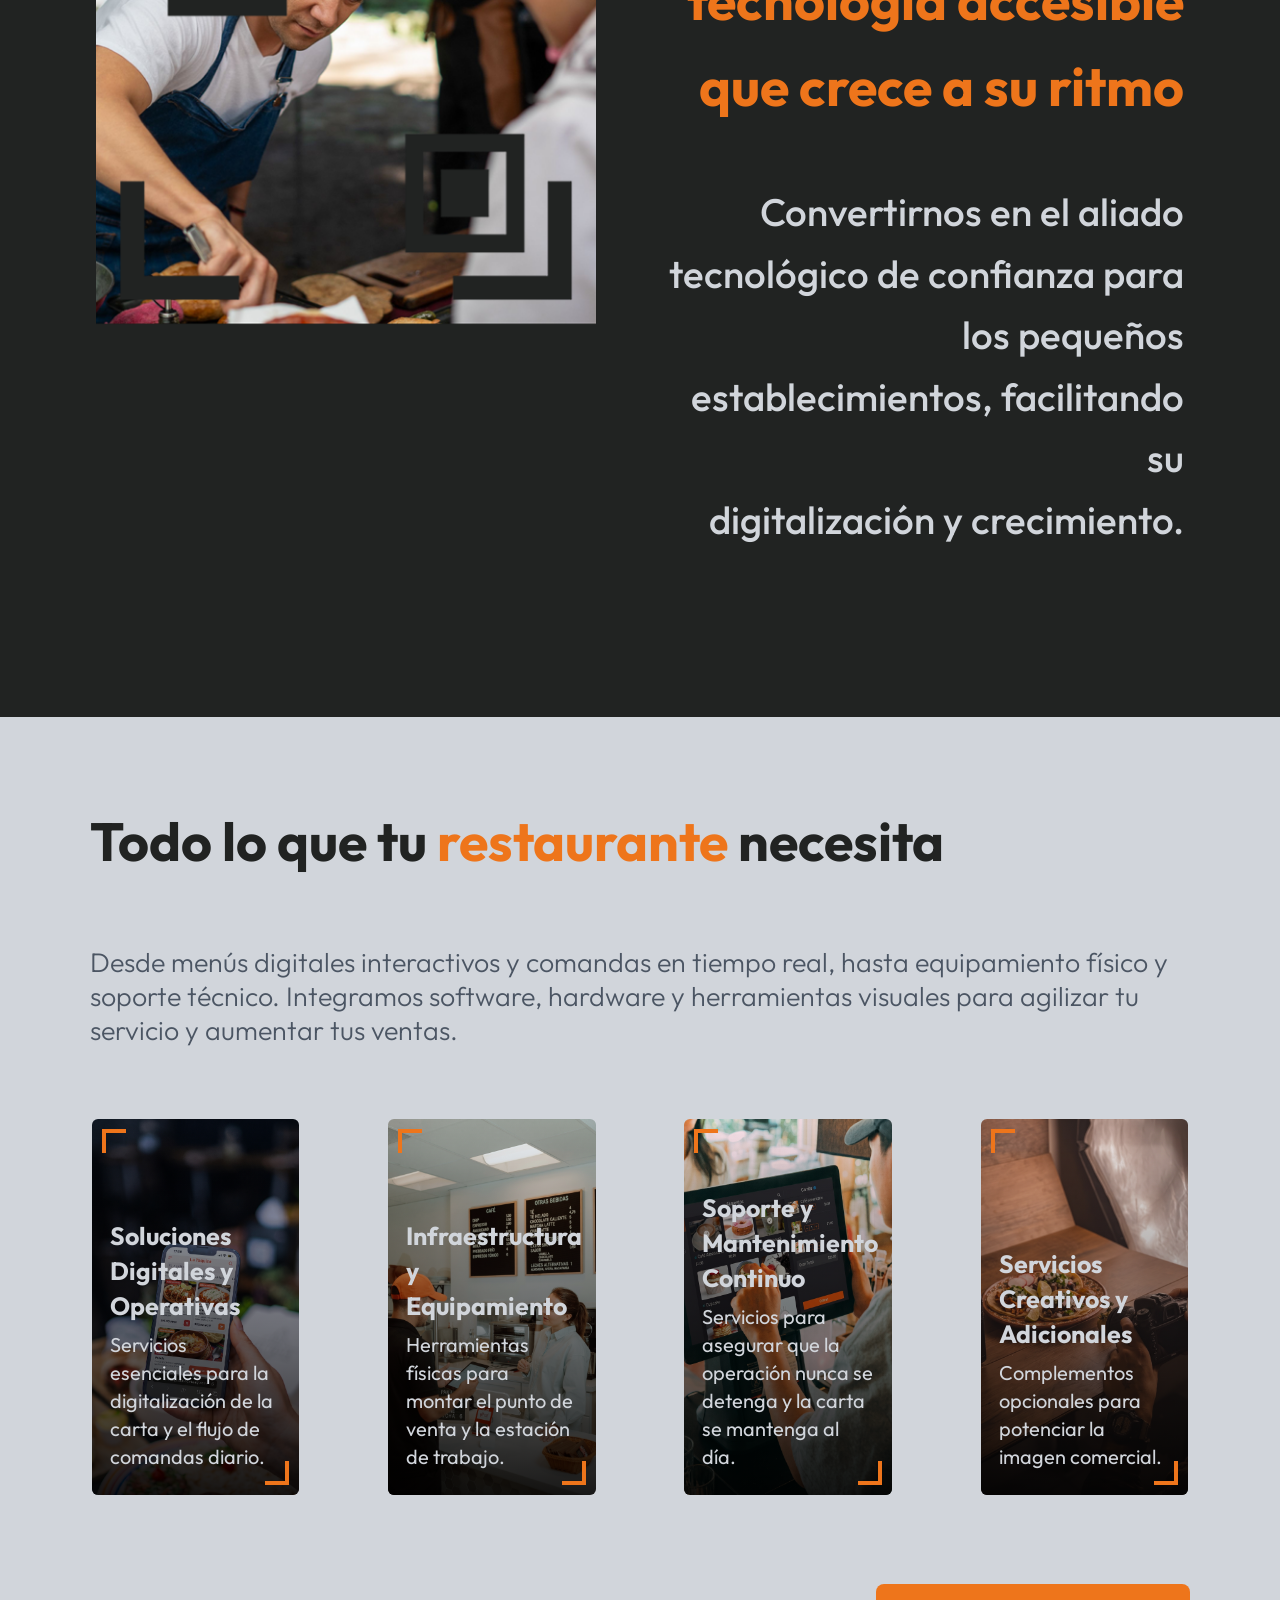
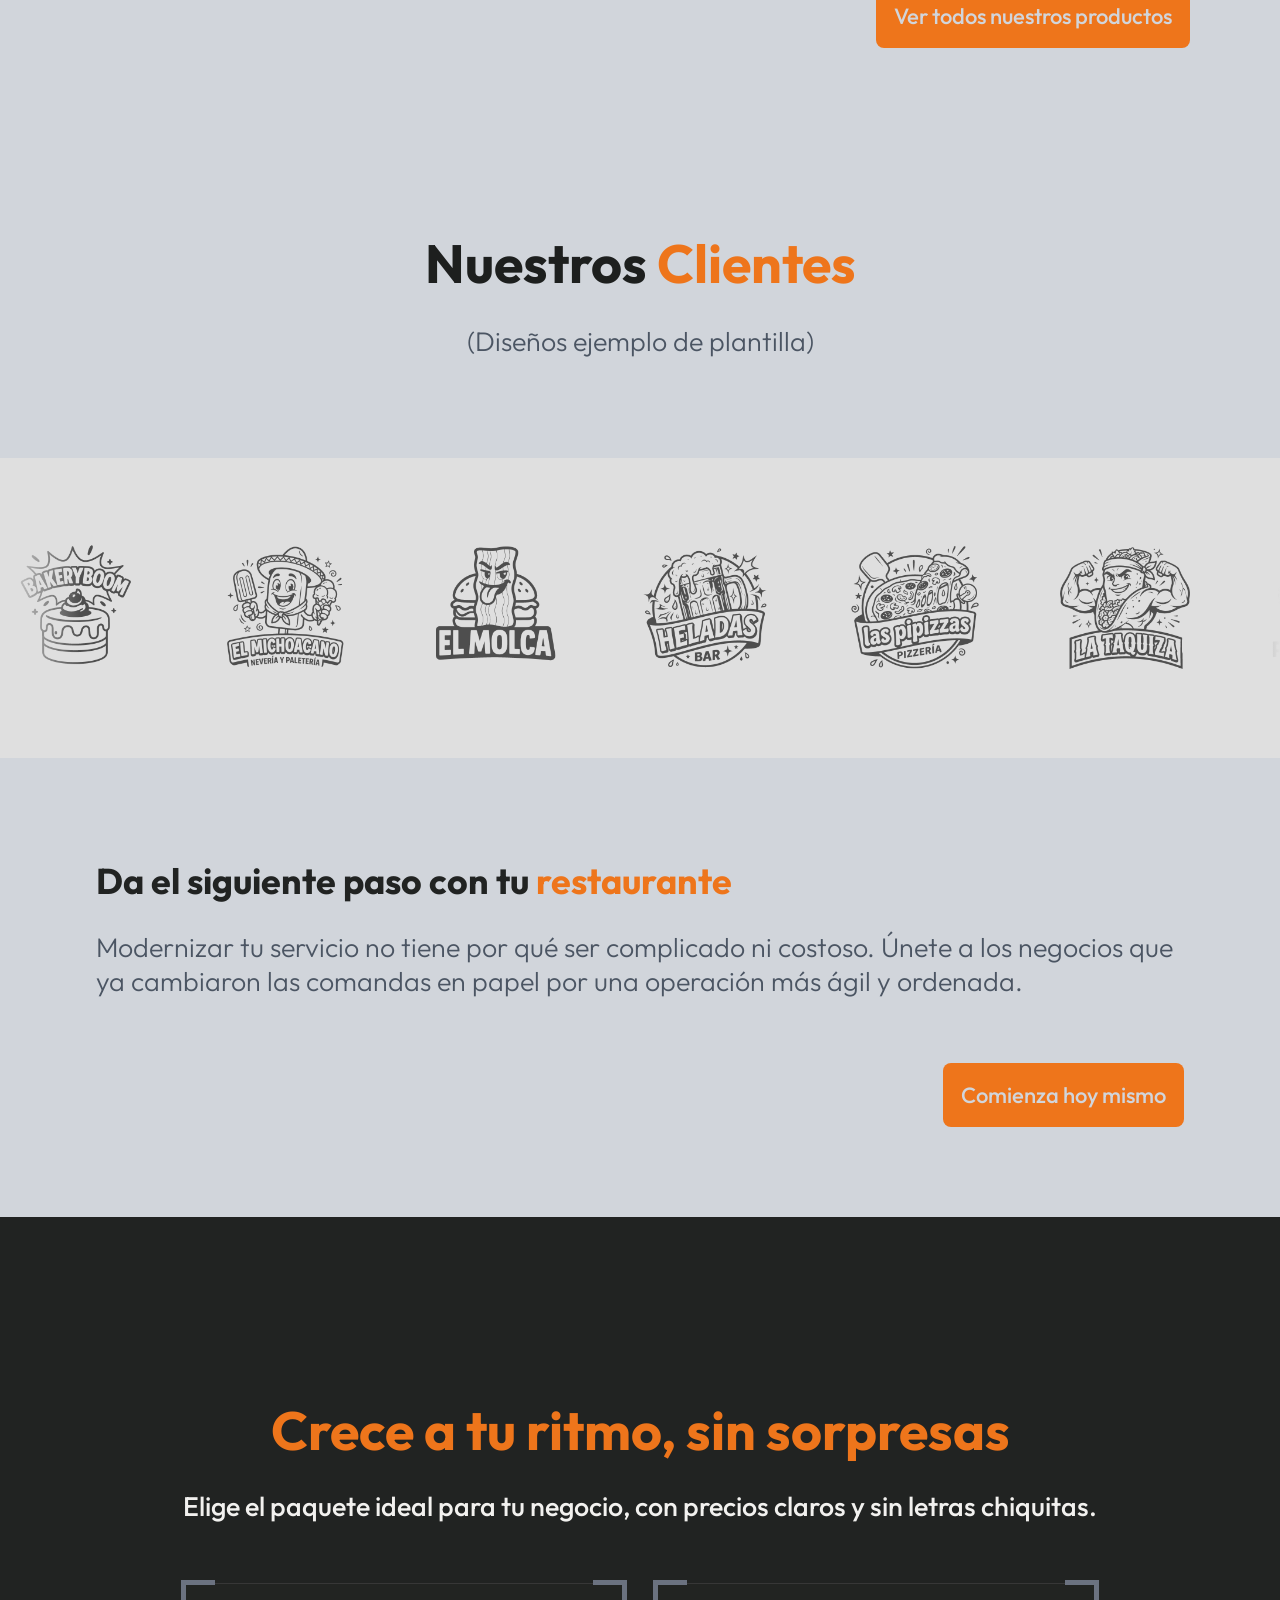
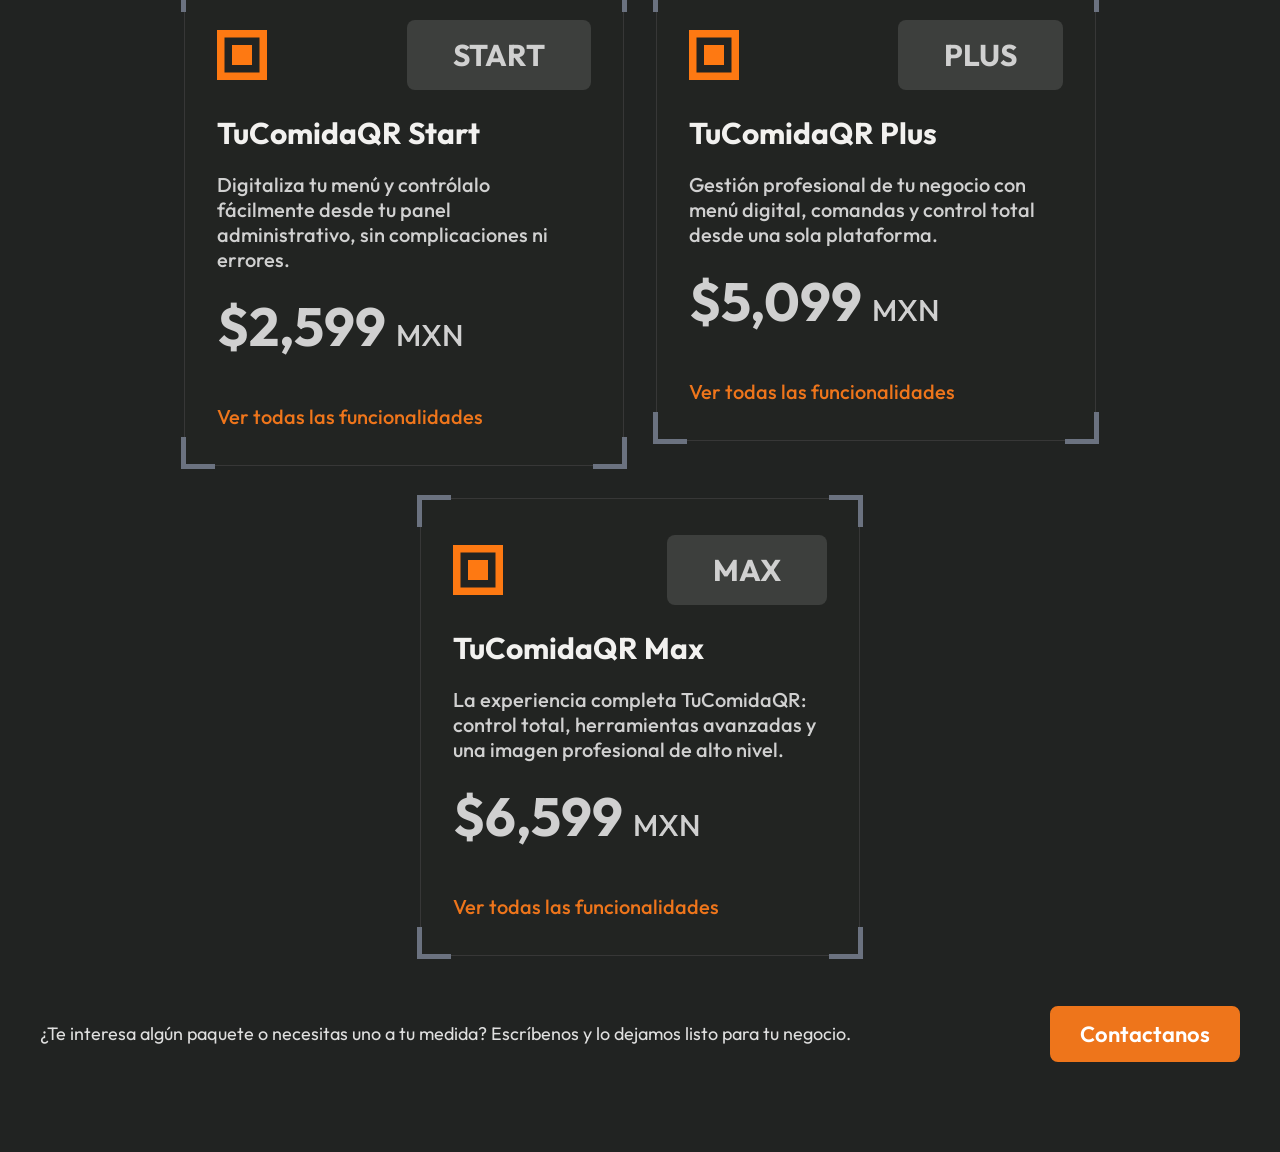
==== commit 26cdf919: "WEB RESPONSIVE" ====
--- a/index.html
+++ b/index.html
@@ -1,11 +1,11 @@
 <!DOCTYPE html>
-<html lang="en">
+<html lang="es">
 
 <head>
     <meta charset="UTF-8">
     <meta name="viewport" content="width=device-width, initial-scale=1.0">
     <title>TuComidaQR</title>
-    <link rel="icon" href="imagenes\logoRecurso 1.webp">
+    <link rel="icon" href="imagenes/logoRecurso 1.webp">
     <link rel="stylesheet" href="styles.css">
     <link rel="preconnect" href="https://fonts.googleapis.com">
     <link rel="preconnect" href="https://fonts.gstatic.com" crossorigin>
@@ -15,16 +15,22 @@
 <body>
     <header>
         <nav class="navbar">
-            <div class="nav-lado nav-izq">
+            <div class="nav-lado nav-izq" id="menu-izq">
                 <a href="#inicio">INICIO</a>
                 <a href="#servicios">SERVICIOS</a>
                 <a href="#clientes">CLIENTES</a>
             </div>
 
             <div class="logo-container">
-                <img src="imagenes\logoRecurso 1.webp" alt="Logo Tucomidaqr" class="logo">
-            </div>
-            <div class="nav-lado nav-der">
+                <img src="imagenes/logoRecurso 1.webp" alt="Logo Tucomidaqr" class="logo">
+            </div>
+
+            <button class="nav-toggle" type="button" aria-label="Abrir menú" aria-expanded="false"
+                aria-controls="menu-izq menu-der">
+                <span></span><span></span><span></span>
+            </button>
+
+            <div class="nav-lado nav-der" id="menu-der">
                 <a href="#precios">PRECIOS</a>
                 <a href="">CONTACTO</a>
                 <a href="#nosotros">NOSOTROS</a>
@@ -34,7 +40,7 @@
 
     </header>
     <section class="hero" id="inicio">
-        <img src="imagenes\pexels-fernando-b-m-3624021-30924602.jpg" class="hero-bg" alt="fondo-1">
+        <img src="imagenes/pexels-fernando-b-m-3624021-30924602.jpg" class="hero-bg" alt="fondo-1">
 
         <div class="hero-texto">
             <h1>Transforma tu restaurante <br> con <span class="marca">TU COMIDA QR</span></h1>
@@ -74,13 +80,13 @@
                         adaptadas a su realidad económica y operativa.</p>
                 </div>
                 <div class="img-mision">
-                    <img src="imagenes\mision.png" alt="img-mision">
+                    <img src="imagenes/mision.png" alt="img-mision">
                 </div>
             </div>
 
             <div class="vision">
                 <div class="img-vision">
-                    <img src="imagenes\vision.png" alt="img-vision">
+                    <img src="imagenes/vision.png" alt="img-vision">
                 </div>
 
                 <div class="text-vision">
@@ -109,7 +115,7 @@
             Integramos software, hardware y herramientas visuales para agilizar tu <br> servicio y aumentar tus ventas.
         </p>
         <div class="img-productos">
-            <div class="card-producto"> <img src="imagenes\img 1.jpg" alt="img1">
+            <div class="card-producto"> <img src="imagenes/img 1.jpg" alt="img1">
                 <div class="info-producto">
                     <div class="texto-normal">
                         <p class="product">Soluciones Digitales y Operativas</p>
@@ -119,7 +125,7 @@
                     </div>
                 </div>
             </div>
-            <div class="card-producto"><img src="imagenes\img 2.jpg" alt="img2">
+            <div class="card-producto"><img src="imagenes/img 2.jpg" alt="img2">
                 <div class="info-producto">
 
                     <p class="product">Infraestructura y Equipamiento</p>
@@ -127,7 +133,7 @@
                     </p>
                 </div>
             </div>
-            <div class="card-producto"><img src="imagenes\img 3.jpg" alt="img3">
+            <div class="card-producto"><img src="imagenes/img 3.jpg" alt="img3">
                 <div class="info-producto">
                     <p class="product">Soporte y Mantenimiento Continuo</p>
                     <p class="p-info">Servicios para asegurar que la operación nunca se detenga y la carta se mantenga
@@ -136,7 +142,7 @@
                     </p>
                 </div>
             </div>
-            <div class="card-producto"><img src="imagenes\img 4.jpg" alt="img4">
+            <div class="card-producto"><img src="imagenes/img 4.jpg" alt="img4">
                 <div class="info-producto">
                     <p class="product">Servicios Creativos y Adicionales</p>
                     <p class="p-info">Complementos opcionales para potenciar la imagen comercial.
@@ -165,27 +171,27 @@
                 <!-- Grupo 1 de logos -->
                 <div class="carrusel-group">
                     <img src="imagenes/B&W/webp/bakeryboom.webp" alt="Bakery Boom">
-                    <img src="imagenes\B&W\webp\elmicho.webp" alt="elmicho">
-                    <img src="imagenes\B&W\webp\elmolca.webp" alt="elmolca">
-                    <img src="imagenes\B&W\webp\heladas.webp" alt="heladas">
-                    <img src="imagenes\B&W\webp\lapipizzas.webp" alt="lapipizzas">
-                    <img src="imagenes\B&W\webp\lataquiza.webp" alt="lataquiza">
-                    <img src="imagenes\B&W\webp\pollolavuelta.webp" alt="pollo">
-                    <img src="imagenes\B&W\webp\tadashi.webp" alt="tadashi">
-                    <img src="imagenes\B&W\webp\yamelito.webp" alt="yamelito">
+                    <img src="imagenes/B&W/webp/elmicho.webp" alt="elmicho">
+                    <img src="imagenes/B&W/webp/elmolca.webp" alt="elmolca">
+                    <img src="imagenes/B&W/webp/heladas.webp" alt="heladas">
+                    <img src="imagenes/B&W/webp/lapipizzas.webp" alt="lapipizzas">
+                    <img src="imagenes/B&W/webp/lataquiza.webp" alt="lataquiza">
+                    <img src="imagenes/B&W/webp/pollolavuelta.webp" alt="pollo">
+                    <img src="imagenes/B&W/webp/tadashi.webp" alt="tadashi">
+                    <img src="imagenes/B&W/webp/yamelito.webp" alt="yamelito">
                 </div>
 
                 <!-- Grupo 2 (Copia exacta para el bucle infinito) -->
                 <div class="carrusel-group" aria-hidden="true">
                     <img src="imagenes/B&W/webp/bakeryboom.webp" alt="Bakery Boom">
-                    <img src="imagenes\B&W\webp\elmicho.webp" alt="elmicho">
-                    <img src="imagenes\B&W\webp\elmolca.webp" alt="elmolca">
-                    <img src="imagenes\B&W\webp\heladas.webp" alt="heladas">
-                    <img src="imagenes\B&W\webp\lapipizzas.webp" alt="lapipizzas">
-                    <img src="imagenes\B&W\webp\lataquiza.webp" alt="lataquiza">
-                    <img src="imagenes\B&W\webp\pollolavuelta.webp" alt="pollo">
-                    <img src="imagenes\B&W\webp\tadashi.webp" alt="tadashi">
-                    <img src="imagenes\B&W\webp\yamelito.webp" alt="yamelito">
+                    <img src="imagenes/B&W/webp/elmicho.webp" alt="elmicho">
+                    <img src="imagenes/B&W/webp/elmolca.webp" alt="elmolca">
+                    <img src="imagenes/B&W/webp/heladas.webp" alt="heladas">
+                    <img src="imagenes/B&W/webp/lapipizzas.webp" alt="lapipizzas">
+                    <img src="imagenes/B&W/webp/lataquiza.webp" alt="lataquiza">
+                    <img src="imagenes/B&W/webp/pollolavuelta.webp" alt="pollo">
+                    <img src="imagenes/B&W/webp/tadashi.webp" alt="tadashi">
+                    <img src="imagenes/B&W/webp/yamelito.webp" alt="yamelito">
                 </div>
             </div>
         </div>
--- a/styles.css
+++ b/styles.css
@@ -6,6 +6,7 @@
 
 html {
     scroll-behavior: smooth;
+    scroll-padding-top: 100px; /* evita que el menú fijo tape los títulos al navegar */
 }
 
 body {
@@ -74,7 +75,7 @@
     justify-content: flex-end;
 }
 
-.logo-continer {
+.logo-container {
     display: flex;
     justify-content: center;
     align-items: center;
@@ -112,12 +113,11 @@
     position: relative;
     width: 100%;
     min-height: 100vh;
-    padding-top: 90px;
     display: flex;
     align-items: center;
     justify-content: center;
     overflow: hidden;
-    padding: 60px 20px;
+    padding: 110px 20px 60px;
 }
 
 .hero-bg {
@@ -229,7 +229,7 @@
     background-color: #1D1F1E;
     width: 100%;
     min-height: 640px;
-    padding: 155px 108px;
+    padding: clamp(60px, 10vw, 155px) clamp(20px, 7.5vw, 108px);
     max-width: 100%;
     box-sizing: border-box;
     display: block;
@@ -238,12 +238,12 @@
 .mision-vision {
     color: #F2F1EF;
     width: 100%;
-    padding: 155px 108px;
+    padding: clamp(60px, 10vw, 155px) clamp(20px, 7.5vw, 108px);
     box-sizing: border-box;
 }
 
 .about-box h2 {
-    font-size: clamp(38px, 3.5vw, 50px);
+    font-size: clamp(28px, 4vw, 50px);
     font-weight: 700;
     margin-top: 0;
     margin-bottom: 50px;
@@ -252,7 +252,7 @@
 }
 
 .about-box p {
-    font-size: clamp(38px, 2vw, 40px);
+    font-size: clamp(18px, 3vw, 38px);
     font-weight: 500;
     line-height: 1.55;
     color: #d1d5db;
@@ -263,14 +263,14 @@
 }
 
 .mision-vision p {
-    font-size: 40px;
+    font-size: clamp(18px, 3vw, 40px);
     font-weight: 500;
     line-height: 1.6;
     color: #d1d5db;
 }
 
 .mision-vision .frase {
-    font-size: 55px;
+    font-size: clamp(26px, 4.2vw, 55px);
     font-weight: 700;
     color: #EE751B;
     margin-top: 0;
@@ -341,20 +341,20 @@
     background-color: #d1d5db;
     width: 100%;
     margin: 0;
-    padding: 100px 100px;
+    padding: clamp(60px, 7vw, 100px) clamp(20px, 7vw, 100px);
     color: #212322;
     padding-bottom: 0;
 }
 
 .productos-title {
-    font-size: 60px;
+    font-size: clamp(32px, 4.2vw, 60px);
     font-weight: 700;
     margin-top: 0;
     margin-bottom: 70px;
 }
 
 .productos-sub {
-    font-size: 30px;
+    font-size: clamp(18px, 2.1vw, 30px);
     font-weight: 300;
     margin-top: 0;
     margin-bottom: 70px;
@@ -364,7 +364,7 @@
 .img-productos {
     display: grid;
     grid-template-columns: repeat(4, 1fr);
-    gap: 95px;
+    gap: clamp(24px, 6.6vw, 95px);
     width: 100%;
     max-width: 1705px;
     margin: 0 auto;
@@ -501,11 +501,11 @@
     background-color: #d1d5db;
     width: 100%;
     min-height: 640px;
-    padding: 107px 108px;
+    padding: clamp(60px, 7vw, 107px) clamp(20px, 7.5vw, 108px);
     max-width: 100%;
     box-sizing: border-box;
     display: block;
-    padding-top: 200px;
+    padding-top: clamp(120px, 14vw, 200px);
 
 
 }
@@ -515,7 +515,7 @@
 }
 
 .clients-title {
-    font-size: 60px;
+    font-size: clamp(32px, 4.2vw, 60px);
     margin-top: 2px;
     font-weight: 700;
     margin-bottom: 22px;
@@ -523,7 +523,7 @@
 }
 
 .clients-text p {
-    font-size: 30px;
+    font-size: clamp(18px, 2.1vw, 30px);
     font-weight: 300;
     margin-bottom: 100px;
     color: #4b5563;
@@ -622,7 +622,7 @@
 
 
 .clients-sub {
-    font-size: 40px;
+    font-size: clamp(26px, 2.8vw, 40px);
     font-weight: 700;
     color: #212322;
     margin-bottom: 22px;
@@ -631,7 +631,7 @@
 }
 
 .sub-text {
-    font-size: 30px;
+    font-size: clamp(18px, 2.1vw, 30px);
     font-weight: 300;
     color: #4b5563;
     text-align: left;
@@ -666,11 +666,12 @@
 
 .packs {
     background-color: #212322;
-    padding: 107px 0;
+    padding: clamp(60px, 7vw, 107px) 0;
 }
 
 .packs h5 {
-    font-size: 60px;
+    font-size: clamp(32px, 4.2vw, 60px);
+    padding: 0 20px;
     font-weight: 700;
     color: #EE751B;
     text-align: center;
@@ -679,7 +680,8 @@
 
 
 .packs-info {
-    font-size: 30px;
+    font-size: clamp(18px, 2.1vw, 30px);
+    padding: 0 20px;
     font-weight: 500;
     color: #F2F1EF;
     text-align: center;
@@ -819,7 +821,7 @@
 }
 
 .info-price {
-    font-size: 60px;
+    font-size: clamp(44px, 4.2vw, 60px);
     font-weight: 700;
     margin: 20px 0;
 }
@@ -935,4 +937,201 @@
 background-color: transparent;
     color: #EE751B;
     transform: translateY(-3px);
-}+}
+
+/* =====================================================
+   BOTÓN HAMBURGUESA (oculto en escritorio)
+   ===================================================== */
+.nav-toggle {
+    display: none;
+    background: transparent;
+    border: none;
+    cursor: pointer;
+    padding: 10px;
+    flex-direction: column;
+    gap: 6px;
+}
+
+.nav-toggle span {
+    display: block;
+    width: 28px;
+    height: 3px;
+    background-color: #F2F1EF;
+    border-radius: 2px;
+    transition: transform 0.3s ease, opacity 0.3s ease;
+}
+
+.navbar.is-open .nav-toggle span:nth-child(1) { transform: translateY(9px) rotate(45deg); }
+.navbar.is-open .nav-toggle span:nth-child(2) { opacity: 0; }
+.navbar.is-open .nav-toggle span:nth-child(3) { transform: translateY(-9px) rotate(-45deg); }
+
+/* =====================================================
+   RESPONSIVE
+   ===================================================== */
+
+/* ---------- Laptops pequeñas / tablets horizontales ---------- */
+@media (max-width: 1200px) {
+    .img-productos {
+        grid-template-columns: repeat(2, 1fr);
+        gap: 30px;
+    }
+
+    .card-producto {
+        aspect-ratio: 4 / 3;
+        min-height: 320px;
+    }
+}
+
+/* ---------- Tablets: menú hamburguesa y secciones en columna ---------- */
+@media (max-width: 992px) {
+
+    /* Menú */
+    .navbar {
+        flex-wrap: wrap;
+        min-height: 70px;
+        max-height: 100vh;
+        overflow-y: auto;
+    }
+
+    .logo-container { order: 1; }
+    .logo { max-height: 50px; margin: 0; }
+
+    .nav-toggle {
+        display: flex;
+        order: 2;
+        margin-left: auto;
+    }
+
+    .nav-lado {
+        display: none;
+        flex: 0 0 100%;
+        flex-direction: column;
+        justify-content: flex-start;
+        gap: 4px;
+    }
+
+    .nav-izq { order: 3; padding-top: 10px; }
+    .nav-der { order: 4; padding-bottom: 10px; }
+
+    .navbar.is-open .nav-lado { display: flex; }
+
+    .nav-lado a {
+        display: block;
+        text-align: center;
+        font-size: 18px;
+        padding: 12px;
+    }
+
+    /* Los saltos de línea manuales estorban en pantallas angostas */
+    .mision-vision br,
+    .productos-sub br { display: none; }
+
+    /* Nosotros */
+    .about-box { min-height: auto; }
+
+    .mision,
+    .vision {
+        flex-direction: column;
+        gap: 30px;
+        margin-bottom: 50px;
+    }
+
+    .vision { flex-direction: column-reverse; margin-bottom: 0; }
+
+    .text-mision,
+    .text-vision {
+        flex: none;
+        width: 100%;
+        text-align: left;
+    }
+
+    .img-mision,
+    .img-vision {
+        flex: none;
+        width: 100%;
+        max-width: 420px;
+        justify-content: center;
+        margin: 0 auto;
+    }
+
+    /* Clientes */
+    .clients { min-height: auto; }
+    .clients-text p { margin-bottom: 50px; }
+    .clients-carrusel { height: 220px; }
+    .carrusel-group { gap: 40px; padding-right: 40px; }
+    .carrusel-group img { height: 110px; }
+    .clients-sub { margin-top: 60px; }
+
+    /* Paquetes: botón "a tu medida" apilado */
+    .pack-medida {
+        flex-direction: column;
+        text-align: center;
+    }
+}
+
+/* ---------- Celulares ---------- */
+@media (max-width: 600px) {
+    .home-progressive-blur { height: 70px; }
+
+    .hero-texto h1 br { display: none; }
+
+    .botones { flex-direction: column; gap: 14px; }
+    .botones a { width: 100%; }
+
+    .productos-title { margin-bottom: 30px; }
+    .productos-sub { margin-bottom: 40px; }
+
+    .img-productos {
+        grid-template-columns: 1fr;
+        gap: 24px;
+    }
+
+    .card-producto {
+        aspect-ratio: auto;
+        min-height: 360px;
+    }
+
+    .info-producto .product { font-size: 22px; }
+    .info-producto p { font-size: 17px; }
+
+    .btn-products,
+    .btn-unete {
+        margin-top: 40px;
+        text-align: center;
+    }
+
+    .btn-products { padding-bottom: 60px; }
+
+    .clients-carrusel { height: 170px; }
+    .carrusel-group { gap: 30px; padding-right: 30px; }
+    .carrusel-group img { height: 80px; }
+    .clients-carrusel::before,
+    .clients-carrusel::after { width: 40px; }
+
+    /* Tarjetas de paquetes */
+    .packs-container { padding: 0 16px; gap: 24px; }
+
+    .card-pack {
+        padding: 28px 20px;
+        min-height: 0;
+    }
+
+    .pack-id { font-size: 24px; padding: 12px 32px; }
+    .pack-name { font-size: 24px; }
+    .pack-info { font-size: 18px; }
+    .price-moneda { font-size: 22px; }
+    .features-list li { font-size: 16px; align-items: flex-start; }
+    .features-list li::before { margin-top: 5px; }
+    .pack-more { font-size: 18px; }
+
+    /* Más alto permitido: en pantallas angostas el texto ocupa más líneas */
+    .card-pack.is-expanded .pack-features { max-height: 900px; }
+
+    .pack-medida a { font-size: 18px; }
+}
+
+/* ---------- Accesibilidad: respeta a quien desactiva animaciones ---------- */
+@media (prefers-reduced-motion: reduce) {
+    html { scroll-behavior: auto; }
+    .carrusel-track { animation: none; }
+}
